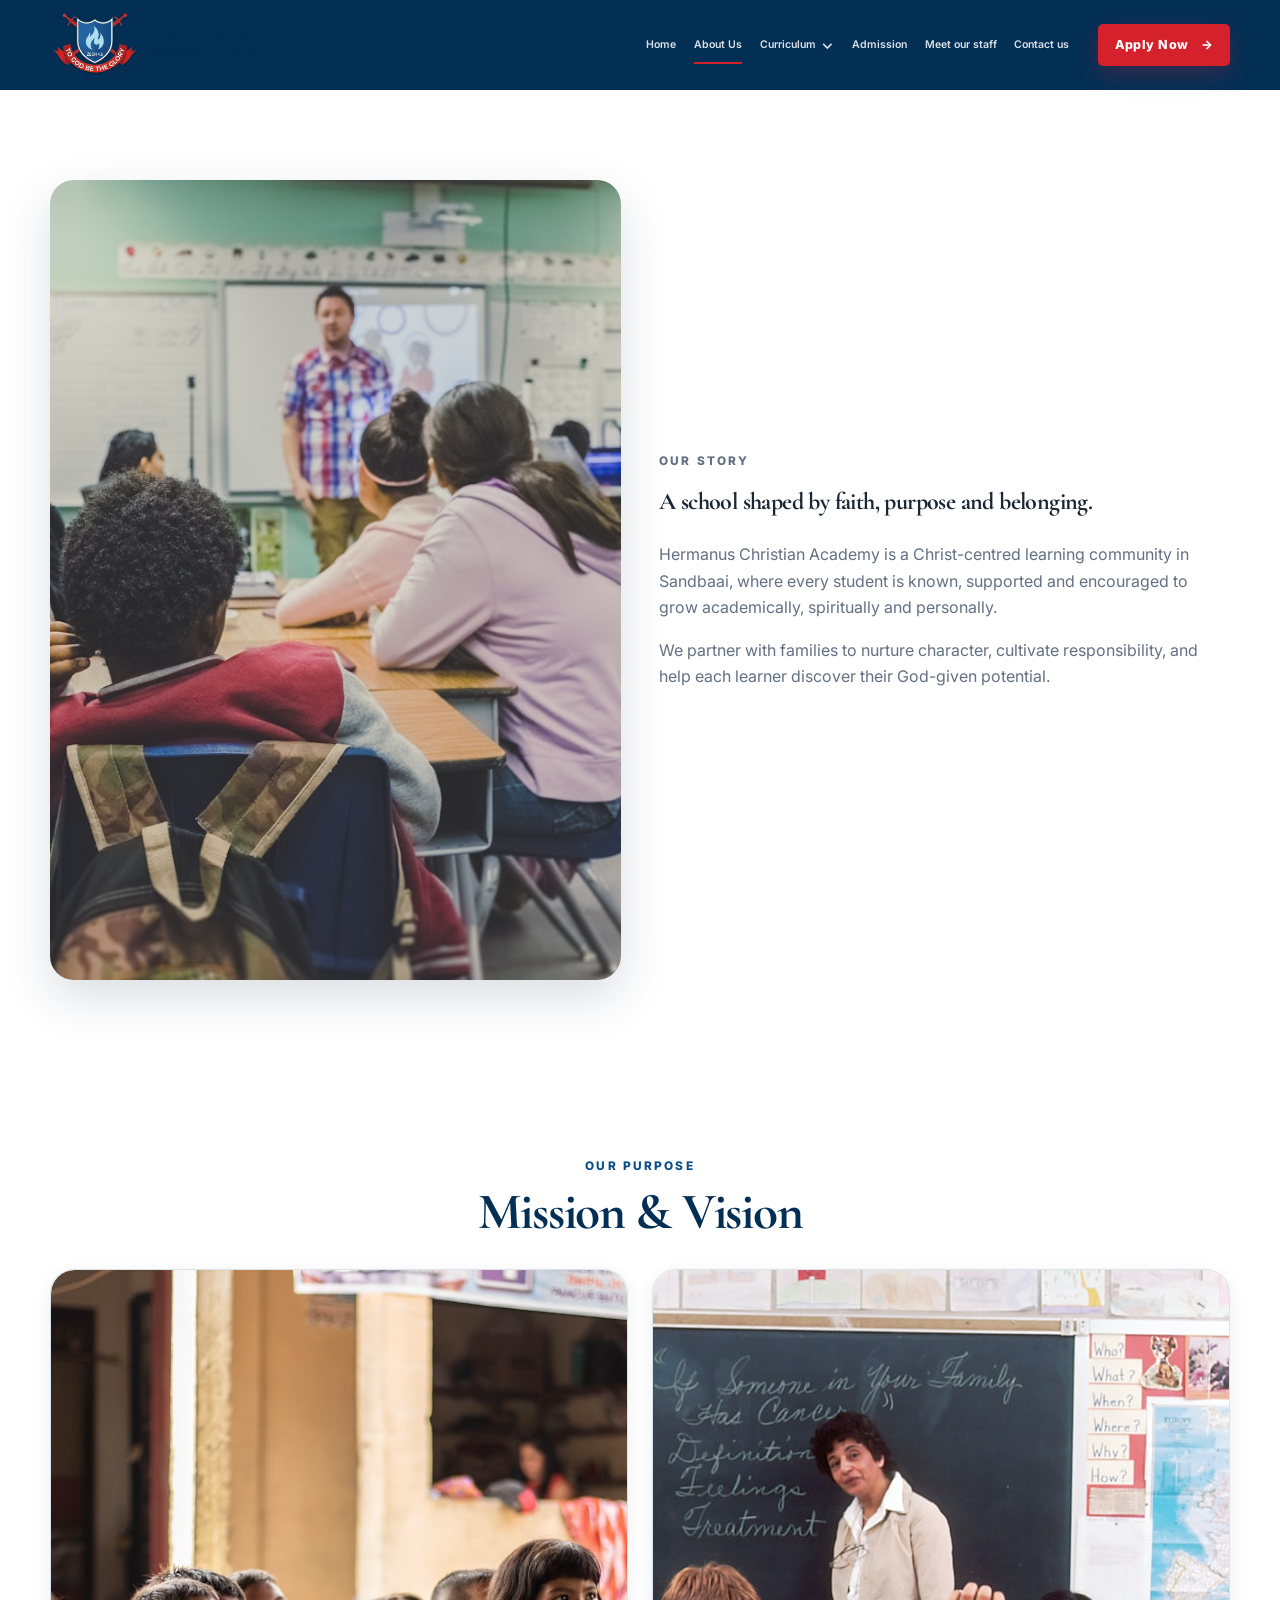
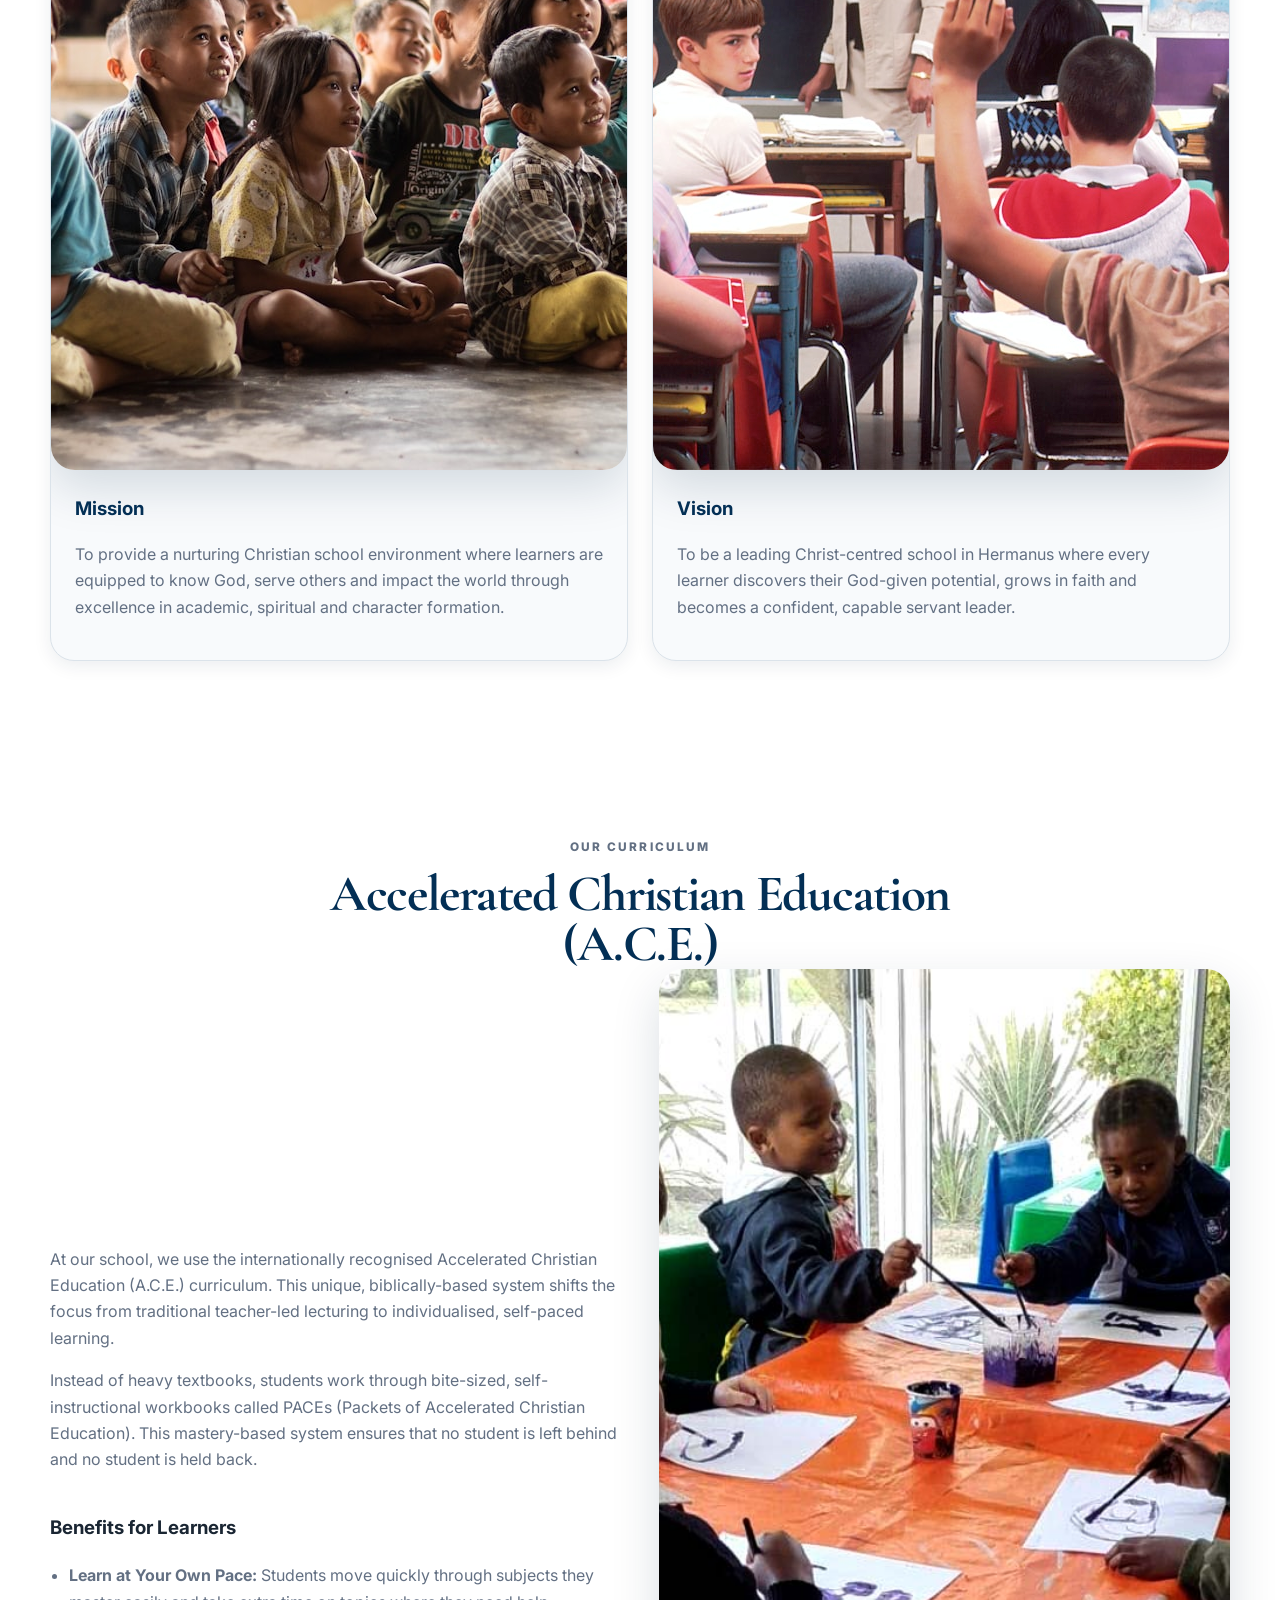
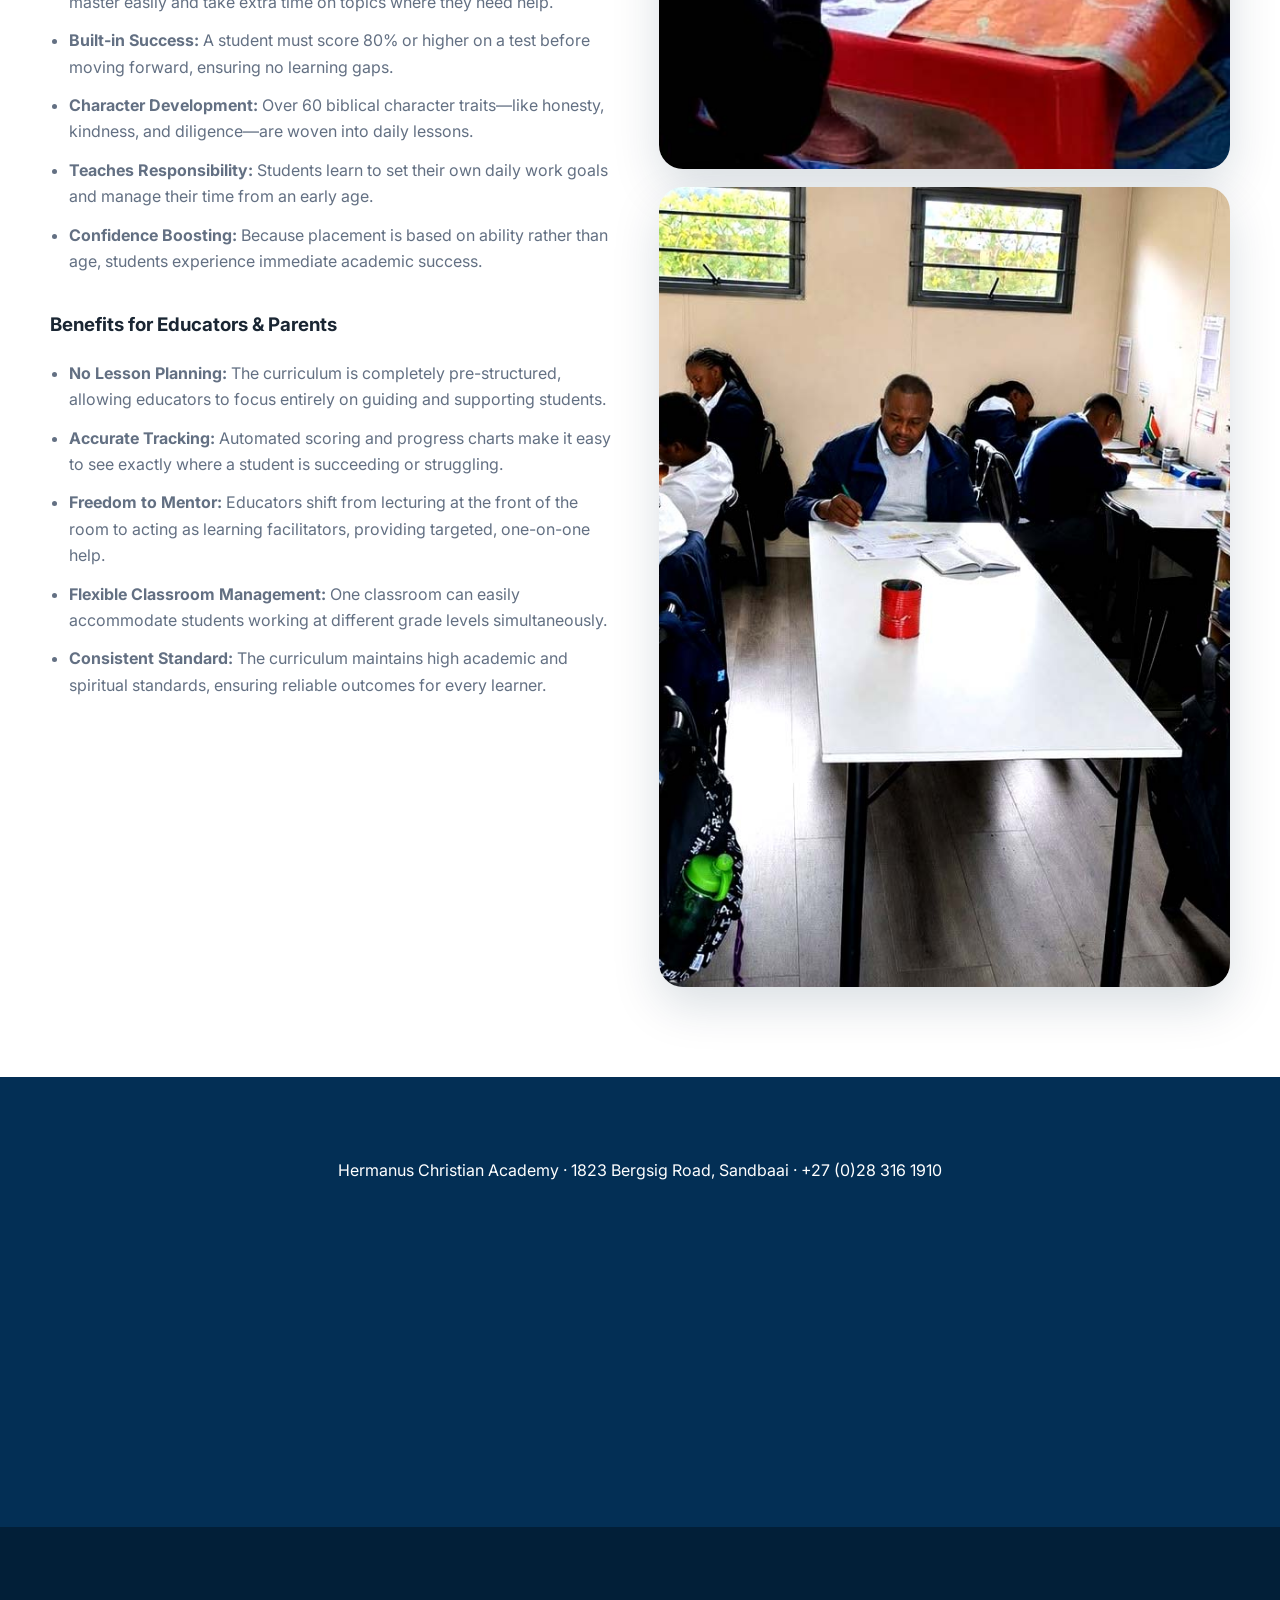
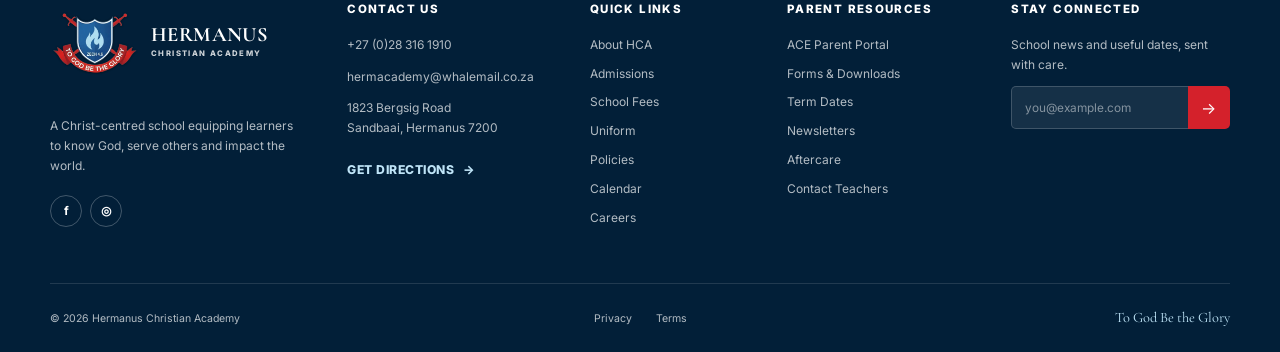
==== about.html @ 395a21f0 "Add styled About page with mission, vision, curriculum content and images" ====
<!doctype html>
<html lang="en" class="no-js">
<head>
  <meta charset="utf-8">
  <meta name="viewport" content="width=device-width, initial-scale=1">
  <title>About HCA | Hermanus Christian Academy</title>
  <meta name="description" content="Learn about Hermanus Christian Academy, a caring Christ-centred school community in Sandbaai.">
  <link rel="stylesheet" href="css/styles.css">
  <script defer src="js/content.js"></script>
  <script defer src="js/main.js"></script>
</head>
<body data-page="about">
  <a class="skip-link" href="#main-content">Skip to main content</a>
  <noscript><nav class="no-script-nav"><a href="index.html">Home</a><a href="about.html">About Us</a><a href="learning.html">Curriculum</a><a href="admissions.html">Admission</a><a href="school-life.html">Meet our staff</a><a href="contact.html">Contact us</a></nav></noscript>
  <div data-site-header></div>
  <main id="main-content" class="inner-page" data-internal-page>
    <section class="section about-hero">
      <div class="container about-hero__grid">
        <div class="about-hero__media">
          <img src="assets/images/classroom.jpg" alt="Learners working together in a classroom" width="1200" height="800">
        </div>
        <div class="about-hero__copy">
          <p class="eyebrow">OUR STORY</p>
          <h1>A school shaped by faith, purpose and belonging.</h1>
          <p>Hermanus Christian Academy is a Christ-centred learning community in Sandbaai, where every student is known, supported and encouraged to grow academically, spiritually and personally.</p>
          <p>We partner with families to nurture character, cultivate responsibility, and help each learner discover their God-given potential.</p>
        </div>
      </div>
    </section>
    <section class="section about-mission-vision">
      <div class="container">
        <div class="section-heading section-heading--center">
          <p class="eyebrow">OUR PURPOSE</p>
          <h2>Mission &amp; Vision</h2>
        </div>
        <div class="about-grid">
          <article class="about-card">
            <img src="assets/images/community.jpg" alt="Students and teachers engaged in community learning" width="1200" height="800">
            <div>
              <h3>Mission</h3>
              <p>To provide a nurturing Christian school environment where learners are equipped to know God, serve others and impact the world through excellence in academic, spiritual and character formation.</p>
            </div>
          </article>
          <article class="about-card">
            <img src="assets/images/creative.jpg" alt="Students participating in a creative learning activity" width="1200" height="800">
            <div>
              <h3>Vision</h3>
              <p>To be a leading Christ-centred school in Hermanus where every learner discovers their God-given potential, grows in faith and becomes a confident, capable servant leader.</p>
            </div>
          </article>
        </div>
      </div>
    </section>
    <section class="section about-curriculum">
      <div class="container">
        <div class="section-heading section-heading--center">
          <p class="eyebrow">OUR CURRICULUM</p>
          <h2>Accelerated Christian Education (A.C.E.)</h2>
        </div>
        <div class="about-curriculum__grid">
          <div>
            <p>At our school, we use the internationally recognised Accelerated Christian Education (A.C.E.) curriculum. This unique, biblically-based system shifts the focus from traditional teacher-led lecturing to individualised, self-paced learning.</p>
            <p>Instead of heavy textbooks, students work through bite-sized, self-instructional workbooks called PACEs (Packets of Accelerated Christian Education). This mastery-based system ensures that no student is left behind and no student is held back.</p>
            <div class="content-block">
              <h3>Benefits for Learners</h3>
              <ul>
                <li><strong>Learn at Your Own Pace:</strong> Students move quickly through subjects they master easily and take extra time on topics where they need help.</li>
                <li><strong>Built-in Success:</strong> A student must score 80% or higher on a test before moving forward, ensuring no learning gaps.</li>
                <li><strong>Character Development:</strong> Over 60 biblical character traits—like honesty, kindness, and diligence—are woven into daily lessons.</li>
                <li><strong>Teaches Responsibility:</strong> Students learn to set their own daily work goals and manage their time from an early age.</li>
                <li><strong>Confidence Boosting:</strong> Because placement is based on ability rather than age, students experience immediate academic success.</li>
              </ul>
            </div>
            <div class="content-block">
              <h3>Benefits for Educators &amp; Parents</h3>
              <ul>
                <li><strong>No Lesson Planning:</strong> The curriculum is completely pre-structured, allowing educators to focus entirely on guiding and supporting students.</li>
                <li><strong>Accurate Tracking:</strong> Automated scoring and progress charts make it easy to see exactly where a student is succeeding or struggling.</li>
                <li><strong>Freedom to Mentor:</strong> Educators shift from lecturing at the front of the room to acting as learning facilitators, providing targeted, one-on-one help.</li>
                <li><strong>Flexible Classroom Management:</strong> One classroom can easily accommodate students working at different grade levels simultaneously.</li>
                <li><strong>Consistent Standard:</strong> The curriculum maintains high academic and spiritual standards, ensuring reliable outcomes for every learner.</li>
              </ul>
            </div>
          </div>
          <div class="about-curriculum__images">
            <img src="assets/images/preschool.jpg" alt="Young learners enjoying a classroom activity" width="1200" height="800">
            <img src="assets/images/senior.jpg" alt="Senior phase students working together" width="1200" height="800">
          </div>
        </div>
      </div>
    </section>
    <p class="static-fallback">Hermanus Christian Academy · 1823 Bergsig Road, Sandbaai · +27 (0)28 316 1910</p>
  </main>
  <div data-site-footer></div>
</body>
</html>
---- css/styles.css ----
@import url("https://fonts.googleapis.com/css2?family=Cormorant+Garamond:wght@500;600;700&family=Inter:wght@400;500;600;700&display=swap");

:root {
  --color-primary: #0b4f88;
  --color-primary-dark: #063b69;
  --color-primary-deep: #032f55;
  --color-secondary: #69b7e3;
  --color-secondary-light: #eaf6fb;
  --color-accent: #d4212b;
  --color-accent-dark: #ac1720;
  --color-white: #ffffff;
  --color-off-white: #f8fafc;
  --color-light-grey: #edf2f6;
  --color-mid-grey: #637083;
  --color-dark: #1a2633;
  --color-border: #dbe3ea;
  --font-heading: "Cormorant Garamond", Georgia, serif;
  --font-body: "Inter", Arial, sans-serif;
  --container-width: 1180px;
  --container-wide: 1320px;
  --page-padding: clamp(20px, 4vw, 40px);
  --section-space: clamp(64px, 7vw, 96px);
  --radius-small: 8px;
  --radius-medium: 15px;
  --radius-large: 24px;
  --shadow-small: 0 5px 18px rgba(10, 42, 70, 0.08);
  --shadow-medium: 0 18px 48px rgba(10, 42, 70, 0.15);
  --transition-fast: 160ms ease;
  --transition-base: 240ms ease;
  --header-height: 90px;
}

*,
*::before,
*::after {
  box-sizing: border-box;
}

html {
  scroll-behavior: smooth;
}

body {
  margin: 0;
  color: var(--color-dark);
  background: var(--color-white);
  font-family: var(--font-body);
  font-size: 16px;
  line-height: 1.65;
  -webkit-font-smoothing: antialiased;
}

.no-script-nav {
  display: flex;
  flex-wrap: wrap;
  gap: 16px;
  padding: 16px var(--page-padding);
  color: var(--color-white);
  background: var(--color-primary-deep);
  font-weight: 700;
}

.static-fallback {
  min-height: 50vh;
  margin: 0;
  padding: 80px var(--page-padding);
  color: var(--color-white);
  background: var(--color-primary-deep);
  text-align: center;
}

body.menu-open {
  overflow: hidden;
}

a {
  color: inherit;
  text-decoration: none;
}

img {
  display: block;
  max-width: 100%;
}

button,
input {
  font: inherit;
}

button,
a {
  -webkit-tap-highlight-color: transparent;
}

:focus-visible {
  outline: 3px solid #ffcf57;
  outline-offset: 4px;
}

.skip-link {
  position: fixed;
  inset-block-start: 12px;
  inset-inline-start: 12px;
  z-index: 1000;
  transform: translateY(-150%);
  padding: 10px 16px;
  background: var(--color-white);
  color: var(--color-primary-deep);
  border-radius: var(--radius-small);
  font-weight: 700;
}

.skip-link:focus {
  transform: none;
}

.container {
  width: min(calc(100% - (var(--page-padding) * 2)), var(--container-width));
  margin-inline: auto;
}

.section {
  padding-block: var(--section-space);
}

.eyebrow {
  display: flex;
  align-items: center;
  gap: 10px;
  margin: 0 0 14px;
  color: var(--color-primary);
  font-size: 0.74rem;
  font-weight: 800;
  letter-spacing: 0.18em;
  line-height: 1.2;
}

.eyebrow>span {
  width: 26px;
  height: 2px;
  background: var(--color-accent);
}

.eyebrow--light {
  color: #bfe4f7;
}

h1,
h2,
h3,
p {
  margin-block-start: 0;
}

h1,
h2 {
  font-family: var(--font-heading);
  letter-spacing: -0.025em;
}

h2 {
  font-size: clamp(2.25rem, 4vw, 3.7rem);
  line-height: 0.98;
}

.section-heading {
  max-width: 680px;
}

.section-heading h2 {
  margin: 0;
  color: var(--color-primary-deep);
}

.section-heading--center {
  margin-inline: auto;
  text-align: center;
}

.section-heading--center .eyebrow {
  justify-content: center;
}

.button {
  display: inline-flex;
  min-height: 49px;
  align-items: center;
  justify-content: center;
  gap: 12px;
  padding: 13px 21px;
  border: 1px solid transparent;
  border-radius: 5px;
  font-size: 0.78rem;
  font-weight: 800;
  letter-spacing: 0.035em;
  line-height: 1.2;
  transition: transform var(--transition-fast), box-shadow var(--transition-fast), background var(--transition-fast), color var(--transition-fast);
}

.button:hover {
  transform: translateY(-2px);
}

.button span,
.text-link span {
  transition: transform var(--transition-fast);
}

.button:hover span,
.text-link:hover span {
  transform: translateX(4px);
}

.button--primary {
  color: var(--color-white);
  background: var(--color-accent);
  box-shadow: 0 8px 24px rgba(212, 33, 43, 0.25);
}

.button--primary:hover {
  background: var(--color-accent-dark);
}

.button--blue {
  color: var(--color-white);
  background: var(--color-primary);
}

.button--blue:hover {
  background: var(--color-primary-dark);
}

.button--light,
.button--white {
  color: var(--color-primary-deep);
  background: var(--color-white);
}

.button--outline {
  color: var(--color-primary);
  border-color: var(--color-primary);
  background: transparent;
}

.button--outline:hover {
  color: var(--color-white);
  background: var(--color-primary);
}

.button--red-outline {
  color: var(--color-white);
  border-color: rgba(255, 255, 255, 0.7);
  background: transparent;
}

.button--red-outline:hover {
  color: var(--color-accent-dark);
  background: var(--color-white);
}

.button-row {
  display: flex;
  flex-wrap: wrap;
  gap: 12px;
}

.button-row--center {
  justify-content: center;
}

.text-link {
  display: inline-flex;
  align-items: center;
  gap: 9px;
  color: var(--color-primary);
  font-size: 0.76rem;
  font-weight: 800;
  letter-spacing: 0.04em;
  text-transform: uppercase;
}

.text-link--light {
  color: #bfe4f7;
}

/* Header */
.site-header {
  position: sticky;
  inset-block-start: 0;
  z-index: 100;
  height: var(--header-height);
  background: var(--color-primary-deep);
  transition: height var(--transition-base), background var(--transition-base), box-shadow var(--transition-base);
}

.site-header--overlay {
  position: fixed;
  width: 100%;
  background: transparent;
}

.site-header.is-scrolled,
.site-header.menu-is-open {
  height: 76px;
  background: rgba(3, 47, 85, 0.98);
  box-shadow: 0 6px 24px rgba(0, 22, 42, 0.2);
}

.header__inner {
  display: flex;
  height: 100%;
  align-items: center;
  justify-content: space-between;
  gap: 24px;
}

.header__brand-link {
  display: block;
  flex: 0 0 auto;
}

.brand {
  display: inline-flex;
  align-items: center;
  gap: 11px;
  color: var(--color-primary-deep);
}

.brand--light {
  color: var(--color-white);
}

.brand__logo-image {
  width: 90px;
  height: 90px;
  flex: 0 0 90px;
  object-fit: contain;
}

.brand__words {
  display: grid;
  line-height: 1;
  text-transform: uppercase;
}

.brand__words strong {
  font-family: var(--font-heading);
  font-size: 1.28rem;
  letter-spacing: 0.02em;
}

.brand__words span {
  margin-block-start: 4px;
  color: currentColor;
  font-size: 0.48rem;
  font-weight: 800;
  letter-spacing: 0.18em;
  opacity: 0.8;
}

.nav-wrap {
  display: flex;
  align-items: center;
  gap: clamp(18px, 2.2vw, 32px);
}

.primary-nav {
  display: flex;
  align-items: center;
  gap: clamp(11px, 1.4vw, 22px);
}

.nav-item {
  position: relative;
}

.primary-nav>.nav-item>a {
  position: relative;
  display: flex;
  align-items: center;
  gap: 5px;
  padding-block: 31px;
  color: rgba(255, 255, 255, 0.86);
  font-size: clamp(0.66rem, 0.75vw, 0.75rem);
  font-weight: 600;
  white-space: nowrap;
}

.primary-nav>.nav-item>a::after {
  content: "";
  position: absolute;
  inset-inline: 0;
  inset-block-end: 21px;
  height: 2px;
  transform: scaleX(0);
  background: var(--color-accent);
  transition: transform var(--transition-fast);
}

.primary-nav>.nav-item>a:hover::after,
.primary-nav>.nav-item>a.is-active::after {
  transform: scaleX(1);
}

.nav-caret {
  margin-block-start: -3px;
  font-size: 1rem;
}

.nav-dropdown {
  position: absolute;
  inset-block-start: calc(100% - 13px);
  inset-inline-start: 50%;
  width: 250px;
  padding: 10px;
  transform: translate(-50%, 9px);
  visibility: hidden;
  opacity: 0;
  background: var(--color-white);
  border-radius: var(--radius-small);
  box-shadow: var(--shadow-medium);
  transition: opacity var(--transition-fast), transform var(--transition-fast), visibility var(--transition-fast);
}

.nav-item:hover .nav-dropdown,
.nav-item:focus-within .nav-dropdown {
  transform: translate(-50%, 0);
  visibility: visible;
  opacity: 1;
}

.nav-dropdown a {
  display: grid;
  padding: 10px 12px;
  color: var(--color-primary-deep);
  border-radius: 6px;
}

.nav-dropdown a:hover {
  background: var(--color-secondary-light);
}

.nav-dropdown strong {
  font-size: 0.78rem;
}

.nav-dropdown span {
  color: var(--color-mid-grey);
  font-size: 0.68rem;
}

.header__apply {
  min-height: 42px;
  padding: 11px 16px;
  white-space: nowrap;
}

.menu-toggle {
  display: none;
  width: 46px;
  height: 46px;
  padding: 10px;
  border: 0;
  background: transparent;
  cursor: pointer;
}

.menu-toggle span {
  display: block;
  width: 25px;
  height: 2px;
  margin: 5px auto;
  background: var(--color-white);
  transition: transform var(--transition-fast), opacity var(--transition-fast);
}

.menu-is-open .menu-toggle span:nth-child(1) {
  transform: translateY(7px) rotate(45deg);
}

.menu-is-open .menu-toggle span:nth-child(2) {
  opacity: 0;
}

.menu-is-open .menu-toggle span:nth-child(3) {
  transform: translateY(-7px) rotate(-45deg);
}

/* Hero */
.hero {
  position: relative;
  min-height: clamp(650px, 75vh, 740px);
  display: grid;
  align-items: center;
  overflow: hidden;
  color: var(--color-white);
  background: var(--color-primary-deep);
}

.hero__image {
  position: absolute;
  inset: 0;
  background-image:
    linear-gradient(90deg, rgba(2, 34, 63, 0.96) 0%, rgba(3, 47, 85, 0.78) 31%, rgba(3, 47, 85, 0.18) 65%, rgba(3, 47, 85, 0.02) 100%),
    linear-gradient(0deg, rgba(3, 47, 85, 0.32), transparent 30%),
    url("../assets/images/HCA-HERO-students-02.jpg");
  background-position: center, center, center;
  background-size: cover;
}

.hero::after {
  content: "";
  position: absolute;
  inset-inline: 0;
  inset-block-end: 0;
  height: 100px;
  background: linear-gradient(transparent, rgba(3, 47, 85, 0.38));
  pointer-events: none;
}

.hero__inner {
  position: relative;
  z-index: 1;
  padding-block: calc(var(--header-height) + 60px) 110px;
}

.hero__content {
  max-width: 660px;
}

.hero__eyebrow {
  display: flex;
  align-items: center;
  gap: 10px;
  margin: 0 0 20px;
  color: #d6effc;
  font-size: 0.72rem;
  font-weight: 700;
  letter-spacing: 0.16em;
  text-transform: uppercase;
}

.hero__eyebrow span {
  color: var(--color-accent);
}

.hero h1 {
  margin: 0 0 24px;
  max-width: 650px;
  font-size: clamp(3.75rem, 6vw, 6.2rem);
  font-weight: 600;
  line-height: 0.88;
  text-shadow: 0 3px 16px rgba(0, 0, 0, 0.15);
}

.hero__intro {
  max-width: 620px;
  margin-block-end: 34px;
  color: rgba(255, 255, 255, 0.88);
  font-size: clamp(1rem, 1.5vw, 1.15rem);
  line-height: 1.65;
}

/* Quick facts */
.quick-strip-wrap {
  position: relative;
  z-index: 5;
  margin-block-start: -72px;
}

.quick-strip {
  display: grid;
  grid-template-columns: repeat(4, 1fr);
  padding: 28px 18px;
  background: var(--color-white);
  border-radius: var(--radius-medium);
  box-shadow: var(--shadow-medium);
}

.quick-fact {
  display: grid;
  grid-template-columns: auto 1fr;
  align-items: center;
  gap: 15px;
  min-width: 0;
  padding: 7px 22px;
  border-inline-end: 1px solid var(--color-border);
}

.quick-fact:last-child {
  border-inline-end: 0;
}

.quick-fact__icon {
  display: grid;
  width: 42px;
  height: 42px;
  place-items: center;
  color: var(--color-primary);
  background: var(--color-secondary-light);
  border-radius: 50%;
  font-size: 0.65rem;
  font-weight: 800;
  letter-spacing: 0.04em;
}

.quick-fact h2 {
  margin: 0 0 4px;
  color: var(--color-primary-deep);
  font-family: var(--font-body);
  font-size: 0.72rem;
  font-weight: 800;
  letter-spacing: 0.04em;
  line-height: 1.3;
  text-transform: uppercase;
}

.quick-fact p {
  margin: 0;
  color: var(--color-mid-grey);
  font-size: 0.72rem;
  line-height: 1.45;
}

/* Welcome */
.welcome {
  padding-block-start: calc(var(--section-space) + 24px);
}

.split-layout {
  display: grid;
  grid-template-columns: minmax(0, 1.05fr) minmax(0, 0.9fr);
  align-items: center;
  gap: clamp(50px, 8vw, 100px);
}

.welcome__media {
  position: relative;
}

.welcome__media img {
  width: 100%;
  aspect-ratio: 4 / 3;
  object-fit: cover;
  border-radius: var(--radius-large);
  box-shadow: var(--shadow-small);
}

.welcome__badge {
  position: absolute;
  inset-inline-end: -25px;
  inset-block-end: -25px;
  display: grid;
  width: 142px;
  height: 142px;
  place-content: center;
  color: var(--color-white);
  background: var(--color-primary);
  border: 8px solid var(--color-white);
  border-radius: 50%;
  box-shadow: var(--shadow-medium);
  text-align: center;
  line-height: 1.25;
}

.welcome__badge strong,
.welcome__badge span,
.welcome__badge em {
  display: block;
  font-size: 0.72rem;
  font-style: normal;
  letter-spacing: 0.06em;
  text-transform: uppercase;
}

.welcome__badge em {
  color: #c8ecfd;
}

.welcome__copy>p {
  color: #4d5d6d;
}

.welcome__copy .section-heading {
  margin-block-end: 28px;
}

.welcome__copy .button {
  margin-block-start: 12px;
}

/* Learning */
.learning-section {
  background: linear-gradient(180deg, #f2f8fb 0%, #eaf4f8 100%);
}

.learning-grid {
  display: grid;
  grid-template-columns: repeat(4, minmax(0, 1fr));
  gap: 20px;
  margin-block-start: 48px;
}

.learning-card {
  position: relative;
  display: flex;
  min-width: 0;
  flex-direction: column;
  overflow: hidden;
  background: var(--color-white);
  border-radius: var(--radius-medium);
  box-shadow: var(--shadow-small);
  transition: transform var(--transition-base), box-shadow var(--transition-base);
}

.learning-card:hover {
  transform: translateY(-7px);
  box-shadow: var(--shadow-medium);
}

.learning-card__media {
  overflow: hidden;
  aspect-ratio: 4 / 3;
}

.learning-card__media img {
  width: 100%;
  height: 100%;
  object-fit: cover;
  transition: transform 500ms ease;
}

.learning-card:hover .learning-card__media img {
  transform: scale(1.045);
}

.learning-card__icon {
  position: absolute;
  inset-block-start: calc((100% - 196px) * 0.46);
  inset-inline-start: 22px;
  display: grid;
  width: 50px;
  height: 50px;
  place-items: center;
  color: var(--color-primary);
  background: var(--color-white);
  border: 4px solid var(--color-secondary-light);
  border-radius: 50%;
  font-family: var(--font-heading);
  font-size: 1.25rem;
  font-weight: 700;
  box-shadow: var(--shadow-small);
}

.learning-card__body {
  display: flex;
  flex: 1;
  flex-direction: column;
  padding: 34px 23px 25px;
}

.learning-card__grades {
  margin: 0 0 5px;
  color: var(--color-accent);
  font-size: 0.66rem;
  font-weight: 800;
  letter-spacing: 0.11em;
  text-transform: uppercase;
}

.learning-card h3 {
  margin: 0 0 12px;
  color: var(--color-primary-deep);
  font-family: var(--font-heading);
  font-size: 1.64rem;
  line-height: 1;
}

.learning-card__body>p:not(.learning-card__grades) {
  flex: 1;
  color: var(--color-mid-grey);
  font-size: 0.86rem;
  line-height: 1.65;
}

/* Values */
.values-grid {
  display: grid;
  grid-template-columns: repeat(6, minmax(0, 1fr));
  gap: 20px;
  margin-block-start: 50px;
}

.value-item {
  text-align: center;
}

.value-item__icon {
  position: relative;
  display: grid;
  width: 68px;
  height: 68px;
  margin: 0 auto 16px;
  place-items: center;
  color: var(--color-primary);
  background: var(--color-secondary-light);
  border-radius: 50%;
  font-family: var(--font-heading);
  font-size: 1.65rem;
  font-weight: 700;
}

.value-item__icon i {
  position: absolute;
  inset-block-start: 2px;
  inset-inline-end: 2px;
  width: 12px;
  height: 12px;
  background: var(--color-accent);
  border: 3px solid var(--color-white);
  border-radius: 50%;
}

.value-item h3 {
  margin: 0;
  color: var(--color-primary-deep);
  font-size: 0.78rem;
  line-height: 1.45;
}

/* Faith */
.faith-banner {
  position: relative;
  overflow: hidden;
  padding-block: clamp(64px, 7vw, 90px);
  color: var(--color-white);
  background:
    radial-gradient(circle at 8% 30%, rgba(105, 183, 227, 0.14), transparent 27%),
    var(--color-primary-deep);
}

.faith-banner__inner {
  display: grid;
  grid-template-columns: 0.95fr 1.35fr;
}

.faith-banner__quote {
  position: relative;
  padding-inline: 100px 60px;
  border-inline-end: 1px solid rgba(255, 255, 255, 0.16);
}

.faith-banner__flame {
  position: absolute;
  inset-block-start: -12px;
  inset-inline-start: 6px;
  color: var(--color-secondary);
  font-size: 6rem;
  opacity: 0.75;
  transform: rotate(-12deg);
}

.faith-banner blockquote {
  margin: 0 0 16px;
  font-family: var(--font-heading);
  font-size: clamp(1.6rem, 2.7vw, 2.4rem);
  font-weight: 500;
  line-height: 1.2;
}

.faith-banner cite {
  color: #bfe4f7;
  font-size: 0.72rem;
  font-style: normal;
  font-weight: 800;
  letter-spacing: 0.14em;
  text-transform: uppercase;
}

.faith-banner__mission {
  display: grid;
  grid-template-columns: 1fr auto;
  align-items: center;
  gap: 44px;
  padding-inline-start: clamp(50px, 7vw, 100px);
}

.faith-banner__mission h2 {
  margin: 0 0 18px;
  color: var(--color-white);
}

.faith-banner__mission p:last-child {
  margin: 0;
  color: rgba(255, 255, 255, 0.75);
}

.faith-banner__shield {
  position: relative;
  display: inline-block;
  width: 94px;
  height: 114px;
  background: var(--color-accent);
  border: 4px solid rgba(255, 255, 255, 0.8);
  border-radius: 46% 46% 50% 50% / 24% 24% 76% 76%;
}

.faith-banner__shield i::before,
.faith-banner__shield i::after {
  content: "";
  position: absolute;
  inset-block-start: 27px;
  inset-inline-start: 43px;
  width: 7px;
  height: 58px;
  background: var(--color-white);
  border-radius: 5px;
}

.faith-banner__shield i::after {
  inset-block-start: 43px;
  inset-inline-start: 23px;
  width: 47px;
  height: 7px;
}

/* Gallery */
.gallery-grid {
  display: grid;
  grid-template-columns: repeat(6, minmax(0, 1fr));
  gap: 12px;
  margin-block-start: 46px;
}

.gallery-card {
  position: relative;
  min-width: 0;
  margin: 0;
  overflow: hidden;
  aspect-ratio: 3 / 4;
  border-radius: var(--radius-medium);
}

.gallery-card img {
  width: 100%;
  height: 100%;
  object-fit: cover;
  transition: transform 500ms ease;
}

.gallery-card::after {
  content: "";
  position: absolute;
  inset: 45% 0 0;
  background: linear-gradient(transparent, rgba(3, 47, 85, 0.8));
}

.gallery-card:hover img {
  transform: scale(1.055);
}

.gallery-card figcaption {
  position: absolute;
  z-index: 1;
  inset-inline: 16px;
  inset-block-end: 14px;
  color: var(--color-white);
  font-family: var(--font-heading);
  font-size: 1.15rem;
  font-weight: 600;
}

.centered-action {
  margin-block-start: 36px;
  text-align: center;
}

/* News & events */
.news-events {
  background: var(--color-off-white);
}

.news-events__grid {
  display: grid;
  grid-template-columns: 1.15fr 0.85fr;
  gap: clamp(50px, 8vw, 90px);
}

.subsection-title {
  display: flex;
  align-items: end;
  justify-content: space-between;
  gap: 16px;
  margin-block-end: 34px;
}

.subsection-title .section-heading h2 {
  font-size: clamp(2.3rem, 3vw, 3.1rem);
}

.news-list {
  display: grid;
  gap: 18px;
}

.news-card {
  display: grid;
  grid-template-columns: 185px 1fr;
  align-items: center;
  gap: 23px;
  padding-block-end: 18px;
  border-block-end: 1px solid var(--color-border);
}

.news-card__image {
  overflow: hidden;
  aspect-ratio: 4 / 3;
  border-radius: var(--radius-small);
}

.news-card img {
  width: 100%;
  height: 100%;
  object-fit: cover;
  transition: transform 500ms ease;
}

.news-card:hover img {
  transform: scale(1.05);
}

.news-card__date {
  margin: 0 0 4px;
  color: var(--color-accent);
  font-size: 0.64rem;
  font-weight: 800;
  letter-spacing: 0.11em;
}

.news-card h3 {
  margin: 0 0 5px;
  color: var(--color-primary-deep);
  font-family: var(--font-heading);
  font-size: 1.55rem;
  line-height: 1.1;
}

.news-card h3 a:hover {
  color: var(--color-primary);
}

.news-card div>p:last-child {
  margin: 0;
  color: var(--color-mid-grey);
  font-size: 0.82rem;
}

.events-panel {
  padding: 36px;
  background: var(--color-white);
  border-radius: var(--radius-medium);
  box-shadow: var(--shadow-small);
}

.event-list {
  display: grid;
}

.event-row {
  display: grid;
  grid-template-columns: 62px 1fr auto;
  align-items: center;
  gap: 17px;
  padding-block: 17px;
  border-block-end: 1px solid var(--color-border);
}

.event-row:first-child {
  padding-block-start: 0;
}

.event-row:last-child {
  padding-block-end: 0;
  border: 0;
}

.event-row time {
  display: grid;
  width: 58px;
  height: 58px;
  place-content: center;
  color: var(--color-white);
  background: var(--color-primary);
  border-radius: var(--radius-small);
  text-align: center;
  line-height: 1;
}

.event-row time strong {
  font-family: var(--font-heading);
  font-size: 1.55rem;
}

.event-row time span {
  margin-block-start: 4px;
  font-size: 0.58rem;
  font-weight: 800;
  letter-spacing: 0.1em;
}

.event-row h3 {
  margin: 0 0 3px;
  color: var(--color-primary-deep);
  font-size: 0.84rem;
}

.event-row p {
  margin: 0;
  color: var(--color-mid-grey);
  font-size: 0.72rem;
}

.event-row__arrow {
  color: var(--color-primary);
  transition: transform var(--transition-fast);
}

.event-row:hover .event-row__arrow {
  transform: translateX(4px);
}

/* CTA */
.final-cta {
  position: relative;
  overflow: hidden;
  padding-block: clamp(64px, 7vw, 90px);
  color: var(--color-white);
  background: linear-gradient(130deg, var(--color-accent-dark), var(--color-accent));
}

.final-cta__watermark {
  position: absolute;
  inset-block-start: -70px;
  inset-inline-end: 5%;
  color: rgba(255, 255, 255, 0.07);
  font-size: 24rem;
  line-height: 1;
}

.final-cta__inner {
  position: relative;
  z-index: 1;
  text-align: center;
}

.final-cta .eyebrow {
  justify-content: center;
  color: rgba(255, 255, 255, 0.72);
}

.final-cta .eyebrow span {
  background: var(--color-white);
}

.final-cta h2 {
  max-width: 850px;
  margin: 0 auto 32px;
  color: var(--color-white);
}

/* Footer */
.site-footer {
  color: rgba(255, 255, 255, 0.7);
  background: #021f38;
}

.footer__grid {
  display: grid;
  grid-template-columns: 1.35fr 1.05fr 0.8fr 0.95fr 1.2fr;
  gap: clamp(26px, 4vw, 54px);
  padding-block: 70px 56px;
}

.footer__grid h2 {
  margin: 7px 0 20px;
  color: var(--color-white);
  font-family: var(--font-body);
  font-size: 0.72rem;
  font-weight: 800;
  letter-spacing: 0.12em;
  text-transform: uppercase;
}

.footer__grid p,
.footer-list {
  font-size: 0.75rem;
}

.footer__about p {
  max-width: 260px;
  margin-block-start: 22px;
}

.footer-list {
  display: grid;
  gap: 9px;
  margin: 0;
  padding: 0;
  list-style: none;
}

.footer-list a:hover,
.footer__bottom a:hover {
  color: var(--color-white);
}

.footer-list--contact {
  gap: 12px;
  margin-block-end: 17px;
}

.social-links {
  display: flex;
  gap: 8px;
  margin-block-start: 20px;
}

.social-links a {
  display: grid;
  width: 32px;
  height: 32px;
  place-items: center;
  color: var(--color-white);
  border: 1px solid rgba(255, 255, 255, 0.25);
  border-radius: 50%;
  font-size: 0.75rem;
  font-weight: 700;
}

.newsletter label {
  position: absolute;
  width: 1px;
  height: 1px;
  overflow: hidden;
  clip: rect(0 0 0 0);
}

.newsletter__row {
  display: grid;
  grid-template-columns: 1fr 42px;
}

.newsletter input {
  min-width: 0;
  height: 43px;
  padding-inline: 13px;
  color: var(--color-white);
  background: rgba(255, 255, 255, 0.08);
  border: 1px solid rgba(255, 255, 255, 0.18);
  border-inline-end: 0;
  border-radius: 5px 0 0 5px;
  font-size: 0.74rem;
}

.newsletter input::placeholder {
  color: rgba(255, 255, 255, 0.48);
}

.newsletter button {
  color: var(--color-white);
  background: var(--color-accent);
  border: 0;
  border-radius: 0 5px 5px 0;
  cursor: pointer;
}

.form-message {
  min-height: 1.4em;
  margin-block-start: 8px;
  color: #bfe4f7;
}

.footer__bottom {
  display: grid;
  grid-template-columns: 1fr auto 1fr;
  align-items: center;
  gap: 30px;
  padding-block: 22px;
  border-block-start: 1px solid rgba(255, 255, 255, 0.12);
  font-size: 0.66rem;
}

.footer__bottom p {
  margin: 0;
}

.footer__bottom div {
  display: flex;
  gap: 24px;
}

.footer__glory {
  color: #bfe4f7;
  font-family: var(--font-heading);
  font-size: 0.9rem;
  text-align: end;
}

/* Inner pages */
.inner-page {
  min-height: 70vh;
}

.inner-hero {
  position: relative;
  overflow: hidden;
  padding-block: clamp(80px, 10vw, 130px);
  color: var(--color-white);
  background:
    radial-gradient(circle at 85% 30%, rgba(105, 183, 227, 0.23), transparent 27%),
    linear-gradient(130deg, var(--color-primary-deep), var(--color-primary-dark));
}

.inner-hero__grid {
  display: grid;
  grid-template-columns: 1fr auto;
  align-items: center;
  gap: 40px;
}

.inner-hero__grid>div {
  max-width: 780px;
}

.inner-hero h1 {
  margin: 0 0 24px;
  font-size: clamp(3.4rem, 7vw, 6rem);
  line-height: 0.94;
}

.inner-hero p:last-child {
  max-width: 690px;
  margin: 0;
  color: rgba(255, 255, 255, 0.75);
  font-size: 1.08rem;
}

.inner-hero__mark {
  color: rgba(255, 255, 255, 0.1);
  font-size: clamp(9rem, 20vw, 16rem);
}

.inner-content {
  display: grid;
  grid-template-columns: 0.72fr 1.28fr;
  gap: clamp(50px, 9vw, 120px);
}

.inner-content>div:first-child h2 {
  margin: 0 0 20px;
  color: var(--color-primary-deep);
}

.inner-content>div:first-child p:not(.eyebrow) {
  color: var(--color-mid-grey);
}

.inner-content .button {
  margin-block-start: 14px;
}

.about-hero__grid,
.about-curriculum__grid {
  display: grid;
  grid-template-columns: repeat(2, minmax(0, 1fr));
  gap: 38px;
  align-items: center;
}

.about-hero__media img,
.about-card img,
.about-curriculum__images img {
  width: 100%;
  display: block;
  border-radius: var(--radius-large);
  box-shadow: var(--shadow-medium);
  object-fit: cover;
}

.about-hero__copy h1,
.about-mission-vision h2,
.about-curriculum h2 {
  margin-top: 0;
}

.about-hero__copy p {
  color: var(--color-mid-grey);
  max-width: 610px;
}

.about-grid {
  display: grid;
  grid-template-columns: repeat(2, minmax(0, 1fr));
  gap: 24px;
  margin-top: 32px;
}

.about-card {
  background: var(--color-off-white);
  border: 1px solid var(--color-border);
  border-radius: var(--radius-large);
  overflow: hidden;
  box-shadow: var(--shadow-small);
}

.about-card > div {
  padding: 24px;
}

.about-card h3 {
  margin-top: 0;
  margin-bottom: 16px;
  color: var(--color-primary-deep);
}

.about-card p,
.about-curriculum p {
  color: var(--color-mid-grey);
}

.about-curriculum__images {
  display: grid;
  gap: 18px;
}

.about-curriculum__images img:first-child {
  aspect-ratio: 4 / 3;
}

.about-curriculum__images img:last-child {
  aspect-ratio: 4 / 3;
}

.about-curriculum .content-block {
  padding: 24px 0 0;
}

.about-curriculum ul {
  margin: 0;
  padding-left: 1.2rem;
  color: var(--color-mid-grey);
}

.about-curriculum ul li {
  margin-bottom: 12px;
}

@media (max-width: 980px) {
  .about-hero__grid,
  .about-curriculum__grid,
  .about-grid {
    grid-template-columns: 1fr;
  }
}

@media (max-width: 650px) {
  .about-hero__copy p,
  .about-card p,
  .about-curriculum p {
    font-size: 0.95rem;
  }
}

.inner-content__cards {
  display: grid;
  grid-template-columns: repeat(2, minmax(0, 1fr));
  gap: 18px;
}

.inner-content__cards article {
  min-height: 190px;
  padding: 28px;
  background: var(--color-off-white);
  border: 1px solid var(--color-border);
  border-radius: var(--radius-medium);
}

.inner-content__cards article>span {
  color: var(--color-accent);
  font-size: 0.66rem;
  font-weight: 800;
  letter-spacing: 0.12em;
}

.inner-content__cards h3 {
  margin: 17px 0 10px;
  color: var(--color-primary-deep);
  font-family: var(--font-heading);
  font-size: 1.65rem;
  line-height: 1.05;
}

.inner-content__cards p {
  margin: 0;
  color: var(--color-mid-grey);
  font-size: 0.8rem;
}

.simple-cta {
  padding-block: 52px;
  color: var(--color-white);
  background: var(--color-primary);
}

.simple-cta__inner {
  display: flex;
  align-items: center;
  justify-content: space-between;
  gap: 35px;
}

.simple-cta h2 {
  margin: 0;
  color: var(--color-white);
  font-size: clamp(2.1rem, 4vw, 3.2rem);
}

/* Responsive */
@media (max-width: 1100px) {
  :root {
    --header-height: 80px;
  }

  .menu-toggle {
    display: block;
  }

  .nav-wrap {
    position: fixed;
    inset: 76px 0 0;
    display: block;
    padding: 20px var(--page-padding) 40px;
    transform: translateX(100%);
    visibility: hidden;
    overflow-y: auto;
    opacity: 0;
    background: var(--color-primary-deep);
    transition: transform var(--transition-base), opacity var(--transition-base), visibility var(--transition-base);
  }

  .nav-wrap.is-open {
    transform: none;
    visibility: visible;
    opacity: 1;
  }

  .primary-nav {
    display: grid;
    gap: 0;
  }

  .primary-nav>.nav-item>a {
    justify-content: space-between;
    padding: 16px 0;
    border-block-end: 1px solid rgba(255, 255, 255, 0.13);
    font-size: 0.9rem;
  }

  .primary-nav>.nav-item>a::after {
    display: none;
  }

  .nav-dropdown {
    position: static;
    width: 100%;
    padding: 5px 0 10px 18px;
    transform: none;
    visibility: visible;
    opacity: 1;
    background: transparent;
    box-shadow: none;
  }

  .nav-item:hover .nav-dropdown,
  .nav-item:focus-within .nav-dropdown {
    transform: none;
  }

  .nav-dropdown a {
    color: var(--color-white);
  }

  .nav-dropdown a:hover {
    background: rgba(255, 255, 255, 0.08);
  }

  .nav-dropdown span {
    color: rgba(255, 255, 255, 0.55);
  }

  .header__apply {
    width: 100%;
    margin-block-start: 20px;
  }

  .quick-strip {
    grid-template-columns: repeat(2, 1fr);
  }

  .quick-fact:nth-child(2) {
    border-inline-end: 0;
  }

  .quick-fact:nth-child(-n + 2) {
    padding-block-end: 20px;
    border-block-end: 1px solid var(--color-border);
  }

  .quick-fact:nth-child(n + 3) {
    padding-block-start: 20px;
  }

  .learning-grid {
    grid-template-columns: repeat(2, minmax(0, 1fr));
  }

  .learning-card__icon {
    inset-block-start: calc((100% - 196px) * 0.48);
  }

  .values-grid {
    grid-template-columns: repeat(3, minmax(0, 1fr));
    row-gap: 34px;
  }

  .gallery-grid {
    grid-template-columns: repeat(3, minmax(0, 1fr));
  }

  .gallery-card {
    aspect-ratio: 4 / 3;
  }

  .footer__grid {
    grid-template-columns: repeat(2, minmax(0, 1fr));
  }
}

@media (max-width: 900px) {
  .hero__image {
    background-image:
      linear-gradient(90deg, rgba(2, 34, 63, 0.94), rgba(3, 47, 85, 0.5)),
      linear-gradient(0deg, rgba(3, 47, 85, 0.35), transparent 30%),
      url("../assets/images/HCA-HERO-students-02.jpg");
    background-position: center, center, 57% center;
  }

  .split-layout,
  .news-events__grid,
  .inner-content {
    grid-template-columns: 1fr;
  }

  .split-layout {
    gap: 62px;
  }

  .welcome__media {
    width: min(86%, 650px);
  }

  .faith-banner__inner {
    grid-template-columns: 1fr;
  }

  .faith-banner__quote {
    padding: 0 0 44px 90px;
    border: 0;
    border-block-end: 1px solid rgba(255, 255, 255, 0.16);
  }

  .faith-banner__mission {
    padding: 45px 0 0;
  }

  .footer__bottom {
    grid-template-columns: 1fr auto;
  }

  .footer__glory {
    grid-column: 1 / -1;
    text-align: start;
  }
}

@media (max-width: 700px) {
  :root {
    --section-space: 58px;
    --page-padding: 20px;
  }

  .brand__logo-image {
    width: 46px;
    height: 46px;
    flex-basis: 46px;
  }

  .brand__words strong {
    font-size: 1.08rem;
  }

  .hero {
    min-height: 690px;
    align-items: end;
  }

  .hero__image {
    background-image:
      linear-gradient(0deg, rgba(2, 34, 63, 0.99) 0%, rgba(3, 47, 85, 0.8) 47%, rgba(3, 47, 85, 0.18) 90%),
      url("../assets/images/hca-hero.png");
    background-position: center, 62% center;
  }

  .hero__inner {
    padding-block: 150px 105px;
  }

  .hero h1 {
    font-size: clamp(3.15rem, 15vw, 4.5rem);
  }

  .hero__eyebrow {
    font-size: 0.6rem;
  }

  .button-row .button {
    width: 100%;
  }

  .quick-strip-wrap {
    margin-block-start: -58px;
  }

  .quick-strip {
    grid-template-columns: 1fr;
    padding: 15px 20px;
  }

  .quick-fact {
    padding: 16px 3px;
    border-inline-end: 0;
    border-block-end: 1px solid var(--color-border);
  }

  .quick-fact:nth-child(-n + 2),
  .quick-fact:nth-child(n + 3) {
    padding-block: 16px;
  }

  .quick-fact:last-child {
    border-block-end: 0;
  }

  .welcome__media {
    width: calc(100% - 20px);
  }

  .welcome__badge {
    inset-inline-end: -20px;
    width: 116px;
    height: 116px;
    border-width: 6px;
  }

  .learning-grid {
    grid-template-columns: 1fr;
  }

  .learning-card__icon {
    inset-block-start: calc((100% - 196px) * 0.53);
  }

  .values-grid {
    grid-template-columns: repeat(2, minmax(0, 1fr));
    gap: 32px 15px;
  }

  .faith-banner__quote {
    padding-inline-start: 0;
  }

  .faith-banner__flame {
    position: static;
    display: block;
    margin-block-end: 10px;
    font-size: 4.5rem;
  }

  .faith-banner__mission {
    grid-template-columns: 1fr;
  }

  .faith-banner__shield {
    display: none;
  }

  .gallery-grid {
    grid-template-columns: repeat(2, minmax(0, 1fr));
  }

  .gallery-card {
    aspect-ratio: 3 / 4;
  }

  .news-card {
    grid-template-columns: 120px 1fr;
    gap: 16px;
  }

  .news-card h3 {
    font-size: 1.3rem;
  }

  .news-card div>p:last-child {
    display: none;
  }

  .events-panel {
    padding: 26px 20px;
  }

  .subsection-title {
    display: grid;
  }

  .footer__grid {
    grid-template-columns: 1fr;
    padding-block-start: 56px;
  }

  .footer__bottom {
    grid-template-columns: 1fr;
    gap: 12px;
  }

  .footer__bottom div {
    justify-content: flex-start;
  }

  .inner-hero__grid {
    grid-template-columns: 1fr;
  }

  .inner-hero__mark {
    display: none;
  }

  .inner-content__cards {
    grid-template-columns: 1fr;
  }

  .simple-cta__inner {
    display: grid;
  }
}

@media (max-width: 480px) {
  .brand__words span {
    font-size: 0.42rem;
  }

  .section-heading h2,
  h2 {
    font-size: 2.45rem;
  }

  .hero__intro {
    font-size: 0.95rem;
  }

  .event-row {
    grid-template-columns: 55px 1fr;
  }

  .event-row__arrow {
    display: none;
  }
}

@media (prefers-reduced-motion: reduce) {

  *,
  *::before,
  *::after {
    scroll-behavior: auto !important;
    transition-duration: 0.01ms !important;
    animation-duration: 0.01ms !important;
    animation-iteration-count: 1 !important;
  }
}
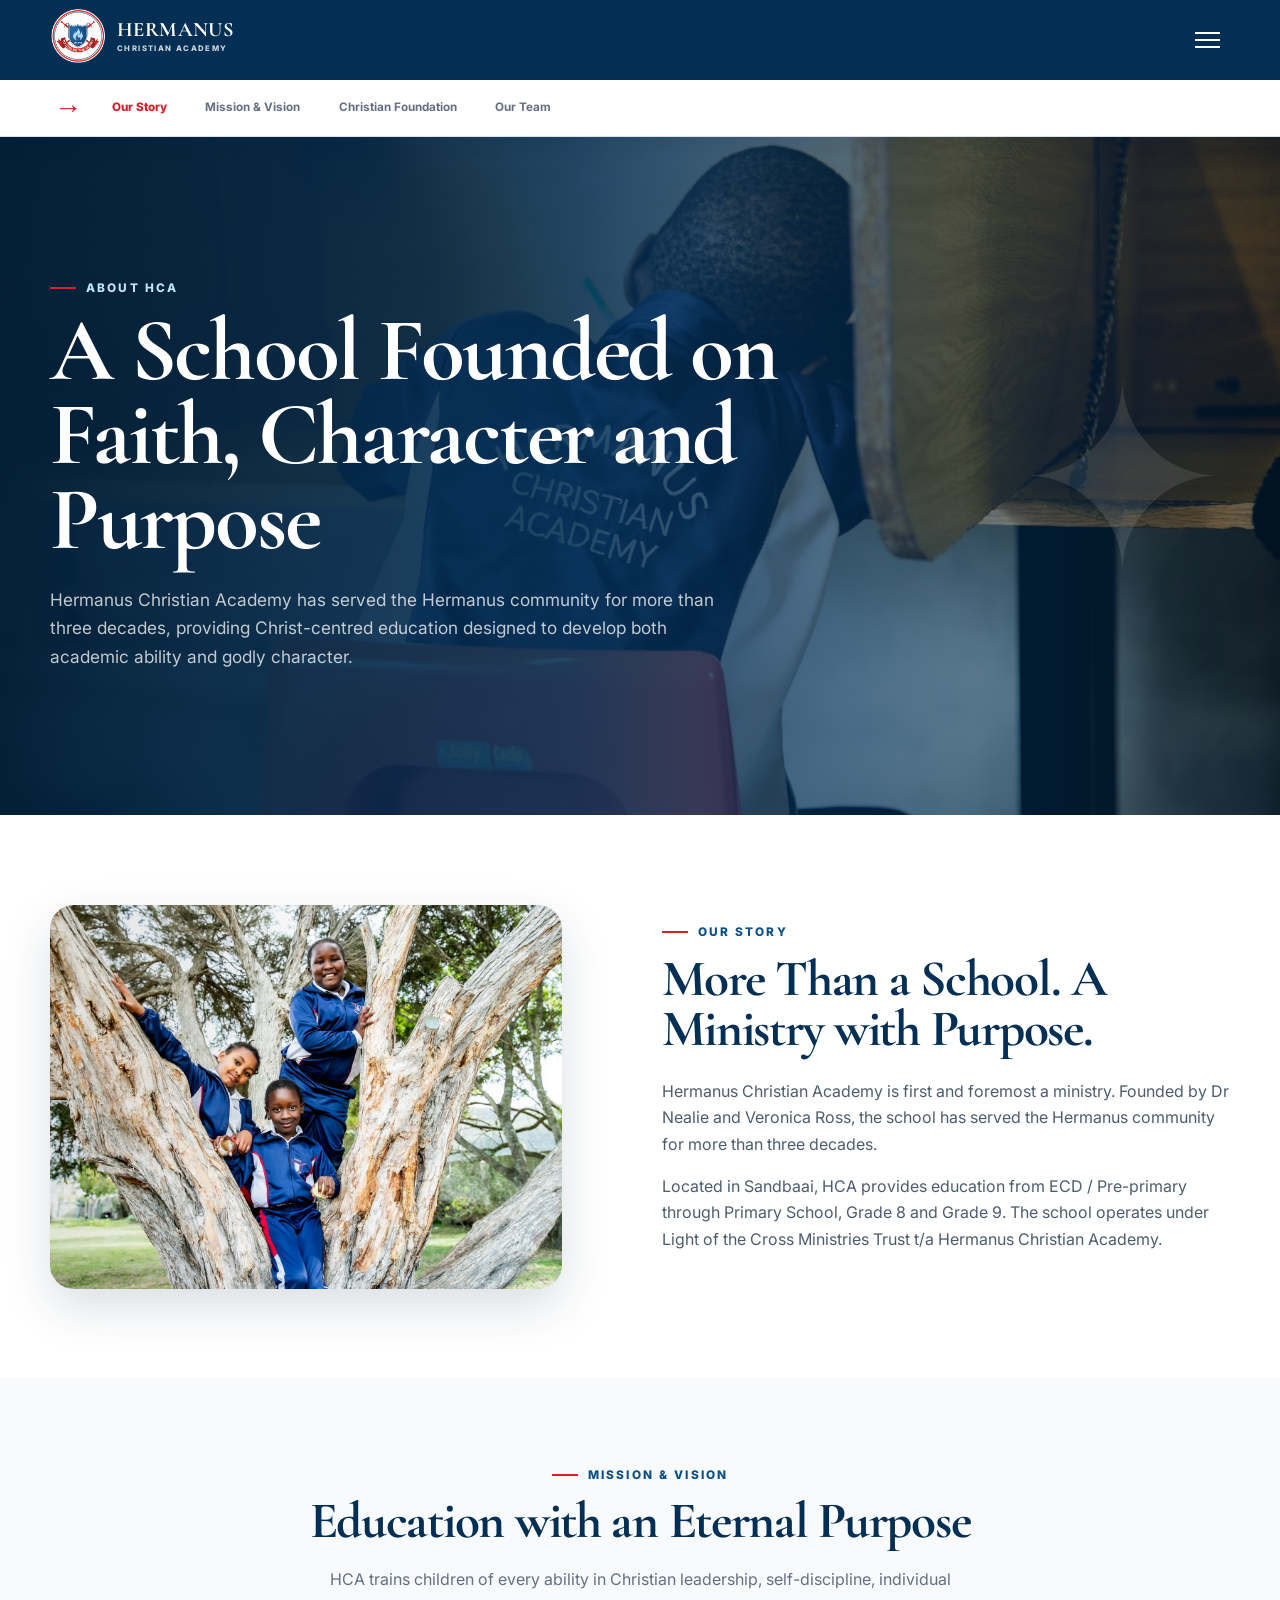
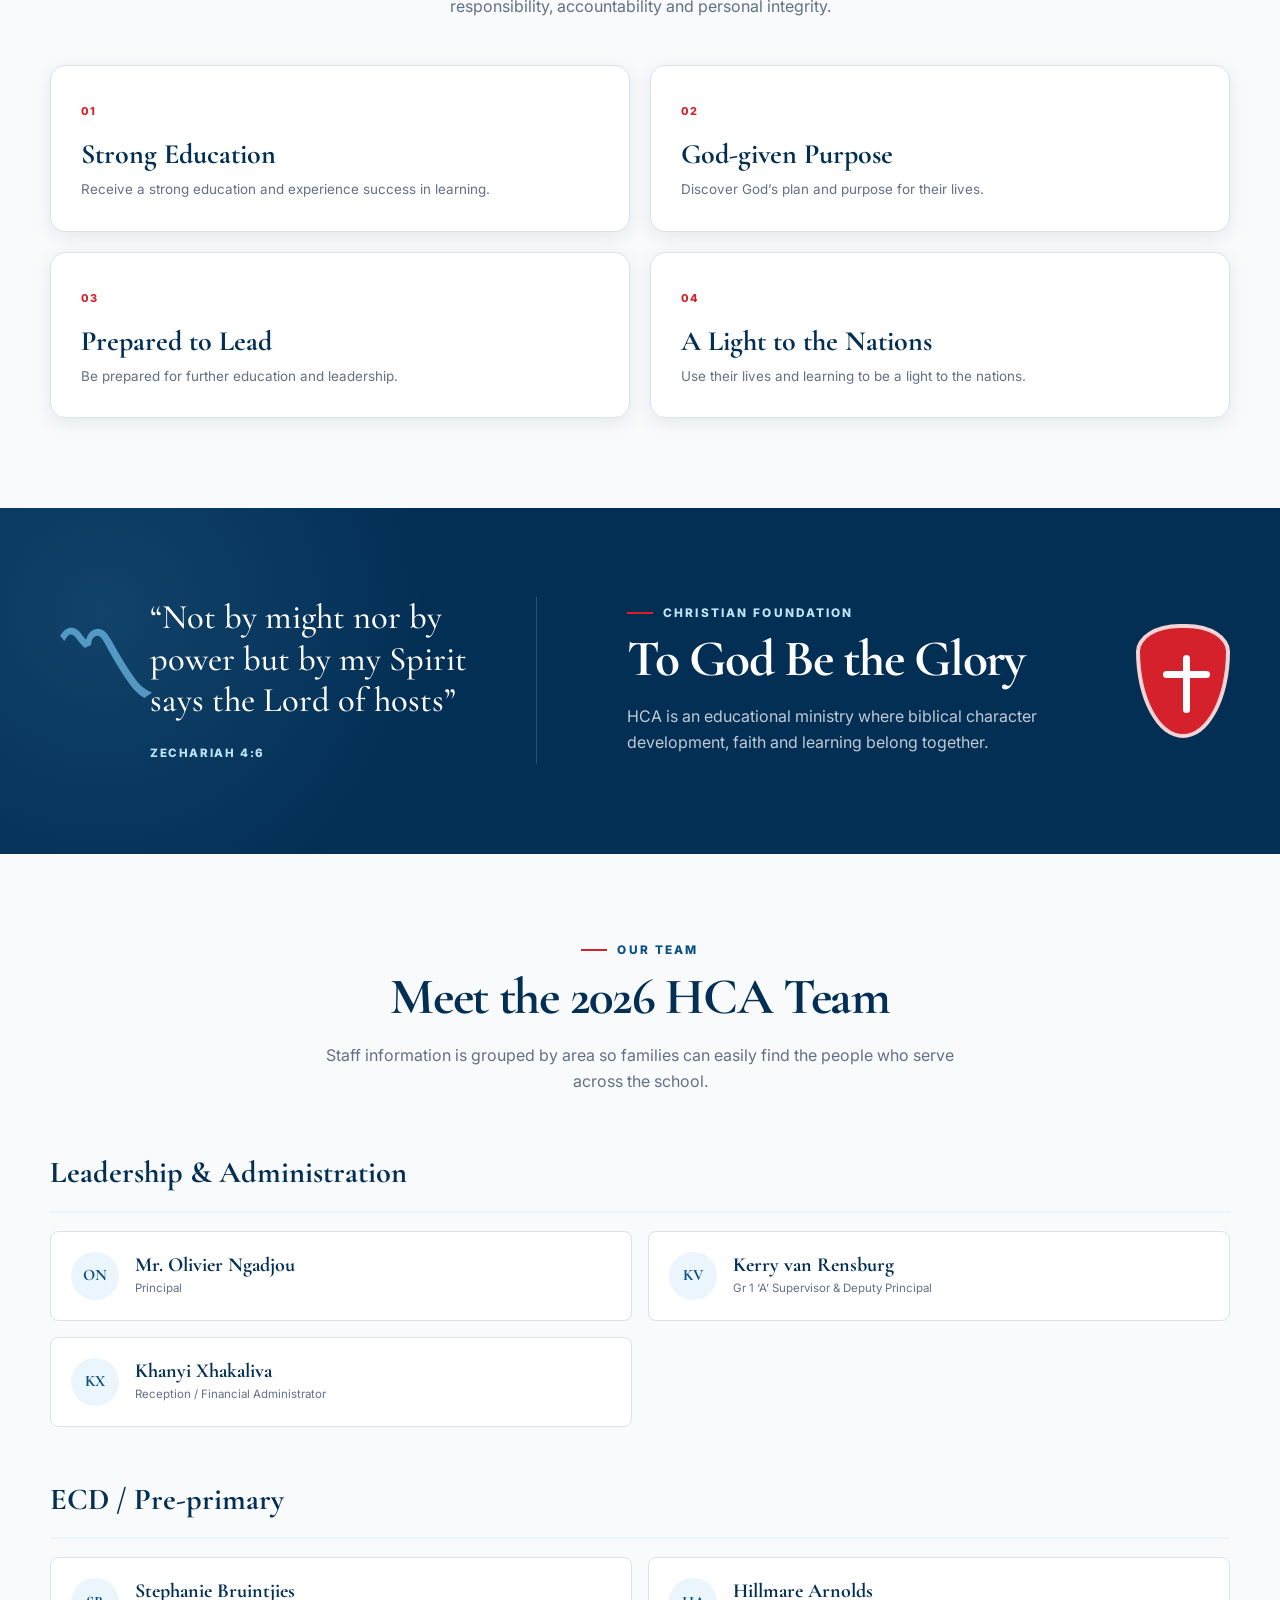
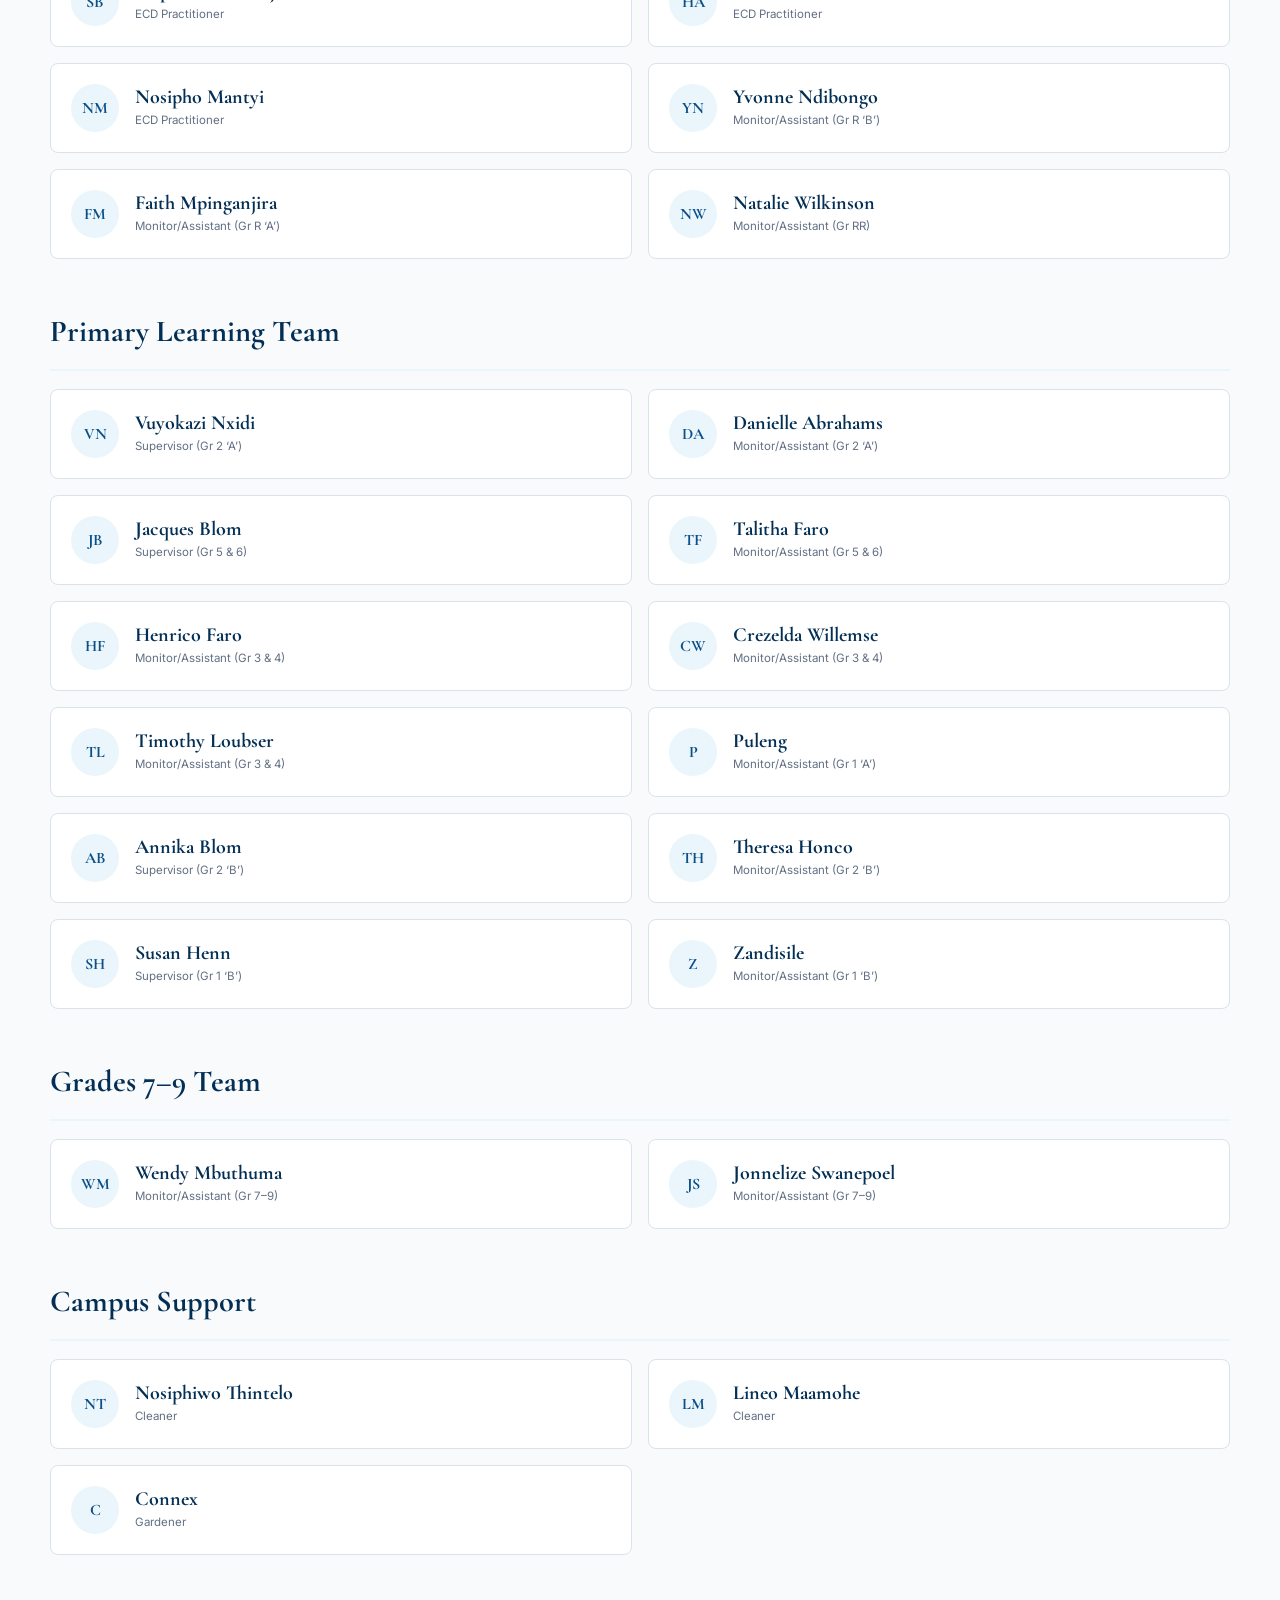
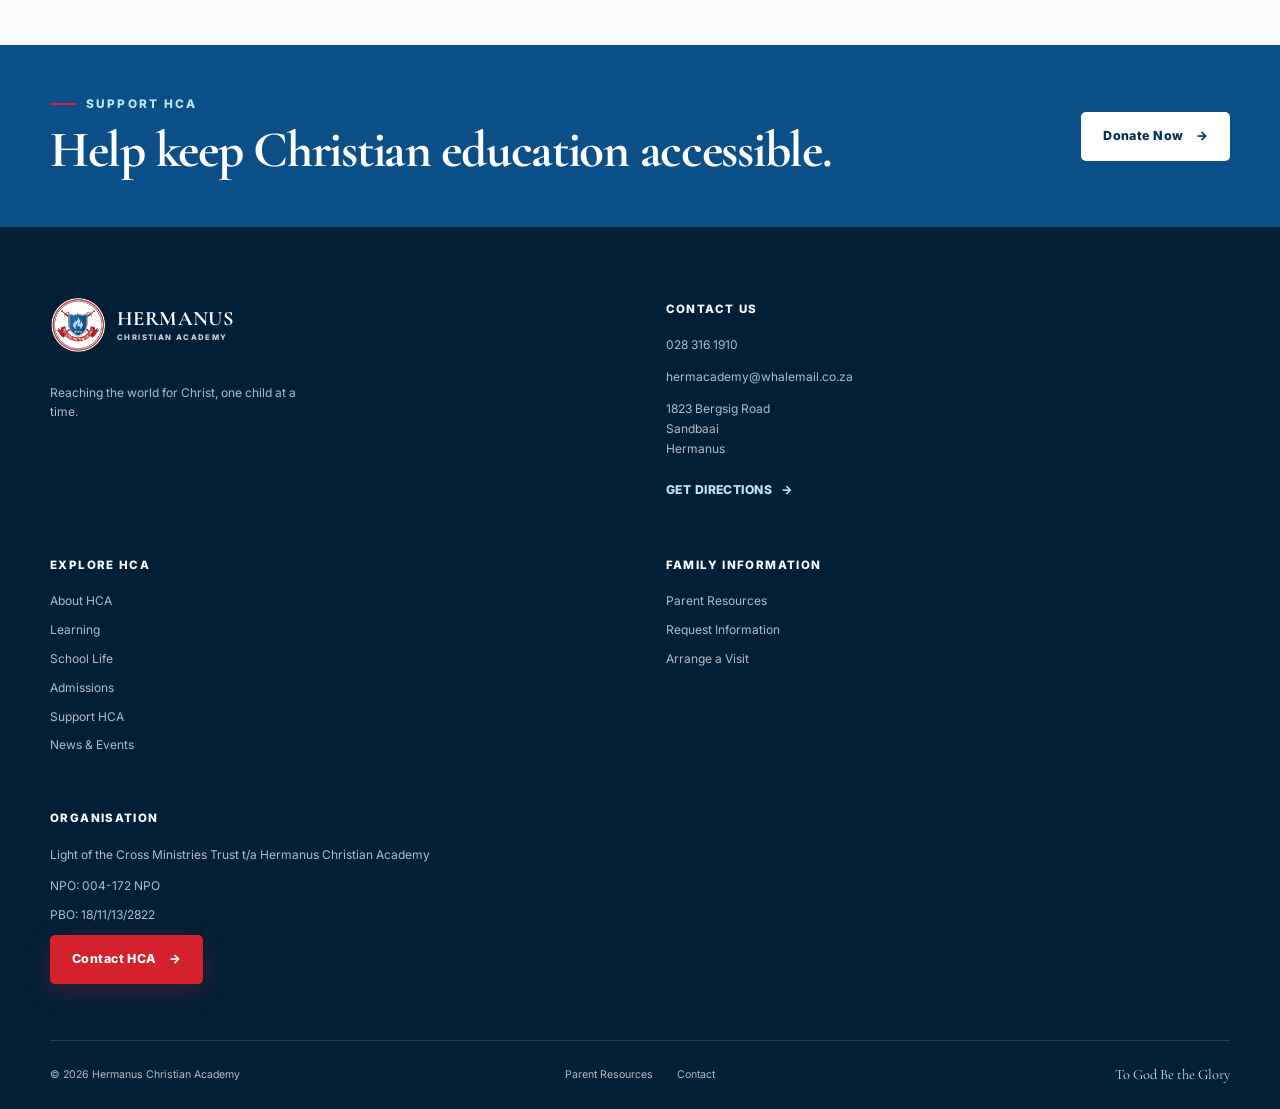
==== commit 8e20e4fe: "Update HCA site content and photography" ====
--- a/about.html
+++ b/about.html
@@ -4,91 +4,16 @@
   <meta charset="utf-8">
   <meta name="viewport" content="width=device-width, initial-scale=1">
   <title>About HCA | Hermanus Christian Academy</title>
-  <meta name="description" content="Learn about Hermanus Christian Academy, a caring Christ-centred school community in Sandbaai.">
-  <link rel="stylesheet" href="css/styles.css">
-  <script defer src="js/content.js"></script>
-  <script defer src="js/main.js"></script>
+  <meta name="description" content="Discover the story, mission, Christian foundation and 2026 team of Hermanus Christian Academy in Sandbaai.">
+  <link rel="stylesheet" href="css/styles.css?v=20260908b">
+  <script defer src="js/hca-content.js?v=20260908b"></script>
+  <script defer src="js/site.js?v=20260908b"></script>
 </head>
 <body data-page="about">
   <a class="skip-link" href="#main-content">Skip to main content</a>
-  <noscript><nav class="no-script-nav"><a href="index.html">Home</a><a href="about.html">About Us</a><a href="learning.html">Curriculum</a><a href="admissions.html">Admission</a><a href="school-life.html">Meet our staff</a><a href="contact.html">Contact us</a></nav></noscript>
+  <noscript><nav class="no-script-nav"><a href="index.html">Home</a><a href="contact.html">Contact HCA</a></nav></noscript>
   <div data-site-header></div>
   <main id="main-content" class="inner-page" data-internal-page>
-    <section class="section about-hero">
-      <div class="container about-hero__grid">
-        <div class="about-hero__media">
-          <img src="assets/images/classroom.jpg" alt="Learners working together in a classroom" width="1200" height="800">
-        </div>
-        <div class="about-hero__copy">
-          <p class="eyebrow">OUR STORY</p>
-          <h1>A school shaped by faith, purpose and belonging.</h1>
-          <p>Hermanus Christian Academy is a Christ-centred learning community in Sandbaai, where every student is known, supported and encouraged to grow academically, spiritually and personally.</p>
-          <p>We partner with families to nurture character, cultivate responsibility, and help each learner discover their God-given potential.</p>
-        </div>
-      </div>
-    </section>
-    <section class="section about-mission-vision">
-      <div class="container">
-        <div class="section-heading section-heading--center">
-          <p class="eyebrow">OUR PURPOSE</p>
-          <h2>Mission &amp; Vision</h2>
-        </div>
-        <div class="about-grid">
-          <article class="about-card">
-            <img src="assets/images/community.jpg" alt="Students and teachers engaged in community learning" width="1200" height="800">
-            <div>
-              <h3>Mission</h3>
-              <p>To provide a nurturing Christian school environment where learners are equipped to know God, serve others and impact the world through excellence in academic, spiritual and character formation.</p>
-            </div>
-          </article>
-          <article class="about-card">
-            <img src="assets/images/creative.jpg" alt="Students participating in a creative learning activity" width="1200" height="800">
-            <div>
-              <h3>Vision</h3>
-              <p>To be a leading Christ-centred school in Hermanus where every learner discovers their God-given potential, grows in faith and becomes a confident, capable servant leader.</p>
-            </div>
-          </article>
-        </div>
-      </div>
-    </section>
-    <section class="section about-curriculum">
-      <div class="container">
-        <div class="section-heading section-heading--center">
-          <p class="eyebrow">OUR CURRICULUM</p>
-          <h2>Accelerated Christian Education (A.C.E.)</h2>
-        </div>
-        <div class="about-curriculum__grid">
-          <div>
-            <p>At our school, we use the internationally recognised Accelerated Christian Education (A.C.E.) curriculum. This unique, biblically-based system shifts the focus from traditional teacher-led lecturing to individualised, self-paced learning.</p>
-            <p>Instead of heavy textbooks, students work through bite-sized, self-instructional workbooks called PACEs (Packets of Accelerated Christian Education). This mastery-based system ensures that no student is left behind and no student is held back.</p>
-            <div class="content-block">
-              <h3>Benefits for Learners</h3>
-              <ul>
-                <li><strong>Learn at Your Own Pace:</strong> Students move quickly through subjects they master easily and take extra time on topics where they need help.</li>
-                <li><strong>Built-in Success:</strong> A student must score 80% or higher on a test before moving forward, ensuring no learning gaps.</li>
-                <li><strong>Character Development:</strong> Over 60 biblical character traits—like honesty, kindness, and diligence—are woven into daily lessons.</li>
-                <li><strong>Teaches Responsibility:</strong> Students learn to set their own daily work goals and manage their time from an early age.</li>
-                <li><strong>Confidence Boosting:</strong> Because placement is based on ability rather than age, students experience immediate academic success.</li>
-              </ul>
-            </div>
-            <div class="content-block">
-              <h3>Benefits for Educators &amp; Parents</h3>
-              <ul>
-                <li><strong>No Lesson Planning:</strong> The curriculum is completely pre-structured, allowing educators to focus entirely on guiding and supporting students.</li>
-                <li><strong>Accurate Tracking:</strong> Automated scoring and progress charts make it easy to see exactly where a student is succeeding or struggling.</li>
-                <li><strong>Freedom to Mentor:</strong> Educators shift from lecturing at the front of the room to acting as learning facilitators, providing targeted, one-on-one help.</li>
-                <li><strong>Flexible Classroom Management:</strong> One classroom can easily accommodate students working at different grade levels simultaneously.</li>
-                <li><strong>Consistent Standard:</strong> The curriculum maintains high academic and spiritual standards, ensuring reliable outcomes for every learner.</li>
-              </ul>
-            </div>
-          </div>
-          <div class="about-curriculum__images">
-            <img src="assets/images/preschool.jpg" alt="Young learners enjoying a classroom activity" width="1200" height="800">
-            <img src="assets/images/senior.jpg" alt="Senior phase students working together" width="1200" height="800">
-          </div>
-        </div>
-      </div>
-    </section>
     <p class="static-fallback">Hermanus Christian Academy · 1823 Bergsig Road, Sandbaai · +27 (0)28 316 1910</p>
   </main>
   <div data-site-footer></div>
--- a/css/styles.css
+++ b/css/styles.css
@@ -28,6 +28,7 @@
   --transition-fast: 160ms ease;
   --transition-base: 240ms ease;
   --header-height: 90px;
+  --sticky-header-offset: var(--header-height);
 }
 
 *,
@@ -71,6 +72,11 @@
 
 body.menu-open {
   overflow: hidden;
+  --sticky-header-offset: 76px;
+}
+
+body.header-is-compact {
+  --sticky-header-offset: 76px;
 }
 
 a {
@@ -136,7 +142,7 @@
   line-height: 1.2;
 }
 
-.eyebrow>span {
+.eyebrow > span {
   width: 26px;
   height: 2px;
   background: var(--color-accent);
@@ -259,6 +265,17 @@
   background: var(--color-white);
 }
 
+.button--donate {
+  color: var(--color-white);
+  border-color: rgba(255, 255, 255, 0.72);
+  background: rgba(255, 255, 255, 0.06);
+}
+
+.button--donate:hover {
+  color: var(--color-primary-deep);
+  background: var(--color-white);
+}
+
 .button-row {
   display: flex;
   flex-wrap: wrap;
@@ -286,18 +303,104 @@
 
 /* Header */
 .site-header {
-  position: sticky;
+  position: fixed;
   inset-block-start: 0;
+  inset-inline: 0;
   z-index: 100;
+  width: 100%;
   height: var(--header-height);
   background: var(--color-primary-deep);
   transition: height var(--transition-base), background var(--transition-base), box-shadow var(--transition-base);
 }
 
 .site-header--overlay {
-  position: fixed;
-  width: 100%;
   background: transparent;
+}
+
+body:not([data-page="home"]) > [data-site-header] {
+  height: var(--header-height);
+}
+
+.page-subnav {
+  position: sticky;
+  inset-block-start: var(--sticky-header-offset);
+  z-index: 90;
+  color: var(--color-primary-deep);
+  background: rgba(255, 255, 255, 0.98);
+  border-block-end: 1px solid var(--color-border);
+  box-shadow: 0 5px 18px rgba(10, 42, 70, 0.08);
+  transition: inset-block-start var(--transition-base);
+}
+
+.page-subnav__inner {
+  display: flex;
+  min-height: 56px;
+  align-items: center;
+  gap: 26px;
+}
+
+.page-subnav__label {
+  display: grid;
+  width: 36px;
+  height: 36px;
+  flex: 0 0 auto;
+  place-items: center;
+  color: var(--color-accent);
+  font-family: Arial, sans-serif;
+  font-size: 1.75rem;
+  font-weight: 800;
+  line-height: 1;
+  animation: subnav-arrow-nudge 1.4s ease-in-out infinite;
+}
+
+@keyframes subnav-arrow-nudge {
+  0%,
+  100% {
+    transform: translateX(0);
+  }
+
+  50% {
+    transform: translateX(6px);
+  }
+}
+
+.page-subnav__links {
+  display: flex;
+  min-width: 0;
+  flex: 1 1 auto;
+  gap: clamp(22px, 3vw, 42px);
+  overflow-x: auto;
+  scrollbar-width: none;
+  -webkit-overflow-scrolling: touch;
+}
+
+.page-subnav__links::-webkit-scrollbar {
+  display: none;
+}
+
+.page-subnav__links a {
+  position: relative;
+  flex: 0 0 auto;
+  padding-block: 17px;
+  color: var(--color-mid-grey);
+  font-size: 0.73rem;
+  font-weight: 700;
+  white-space: nowrap;
+}
+
+.page-subnav__links a:hover {
+  color: var(--color-primary-deep);
+}
+
+.page-subnav__links a[aria-current="location"] {
+  color: var(--color-accent);
+  font-weight: 800;
+}
+
+section[id],
+article[id],
+.enquiry-layout[id] {
+  scroll-margin-top: 158px;
 }
 
 .site-header.is-scrolled,
@@ -320,6 +423,10 @@
   flex: 0 0 auto;
 }
 
+.site-header .brand {
+  color: var(--color-white);
+}
+
 .brand {
   display: inline-flex;
   align-items: center;
@@ -332,9 +439,9 @@
 }
 
 .brand__logo-image {
-  width: 90px;
-  height: 90px;
-  flex: 0 0 90px;
+  width: 56px;
+  height: 56px;
+  flex: 0 0 56px;
   object-fit: contain;
 }
 
@@ -362,32 +469,32 @@
 .nav-wrap {
   display: flex;
   align-items: center;
-  gap: clamp(18px, 2.2vw, 32px);
+  gap: clamp(12px, 1.4vw, 20px);
 }
 
 .primary-nav {
   display: flex;
   align-items: center;
-  gap: clamp(11px, 1.4vw, 22px);
+  gap: clamp(8px, 1vw, 14px);
 }
 
 .nav-item {
   position: relative;
 }
 
-.primary-nav>.nav-item>a {
+.primary-nav > .nav-item > a {
   position: relative;
   display: flex;
   align-items: center;
   gap: 5px;
   padding-block: 31px;
   color: rgba(255, 255, 255, 0.86);
-  font-size: clamp(0.66rem, 0.75vw, 0.75rem);
+  font-size: clamp(0.84rem, 0.95vw, 0.95rem);
   font-weight: 600;
   white-space: nowrap;
 }
 
-.primary-nav>.nav-item>a::after {
+.primary-nav > .nav-item > a::after {
   content: "";
   position: absolute;
   inset-inline: 0;
@@ -398,8 +505,8 @@
   transition: transform var(--transition-fast);
 }
 
-.primary-nav>.nav-item>a:hover::after,
-.primary-nav>.nav-item>a.is-active::after {
+.primary-nav > .nav-item > a:hover::after,
+.primary-nav > .nav-item > a.is-active::after {
   transform: scaleX(1);
 }
 
@@ -450,7 +557,13 @@
   font-size: 0.68rem;
 }
 
-.header__apply {
+.header__actions {
+  display: flex;
+  align-items: center;
+  gap: 8px;
+}
+
+.header__actions .button {
   min-height: 42px;
   padding: 11px 16px;
   white-space: nowrap;
@@ -504,7 +617,7 @@
   background-image:
     linear-gradient(90deg, rgba(2, 34, 63, 0.96) 0%, rgba(3, 47, 85, 0.78) 31%, rgba(3, 47, 85, 0.18) 65%, rgba(3, 47, 85, 0.02) 100%),
     linear-gradient(0deg, rgba(3, 47, 85, 0.32), transparent 30%),
-    url("../assets/images/HCA-HERO-students-02.jpg");
+    url("../assets/images/photos/HOME-HERO.jpg");
   background-position: center, center, center;
   background-size: cover;
 }
@@ -635,16 +748,30 @@
   gap: clamp(50px, 8vw, 100px);
 }
 
+.welcome .split-layout {
+  align-items: stretch;
+}
+
 .welcome__media {
   position: relative;
+  min-height: 100%;
 }
 
 .welcome__media img {
   width: 100%;
-  aspect-ratio: 4 / 3;
+  height: 100%;
+  min-height: 440px;
   object-fit: cover;
+  object-position: center 30%;
   border-radius: var(--radius-large);
   box-shadow: var(--shadow-small);
+}
+
+.welcome__copy {
+  display: flex;
+  flex-direction: column;
+  justify-content: center;
+  padding-block: 20px;
 }
 
 .welcome__badge {
@@ -678,7 +805,7 @@
   color: #c8ecfd;
 }
 
-.welcome__copy>p {
+.welcome__copy > p {
   color: #4d5d6d;
 }
 
@@ -777,7 +904,7 @@
   line-height: 1;
 }
 
-.learning-card__body>p:not(.learning-card__grades) {
+.learning-card__body > p:not(.learning-card__grades) {
   flex: 1;
   color: var(--color-mid-grey);
   font-size: 0.86rem;
@@ -861,6 +988,45 @@
   transform: rotate(-12deg);
 }
 
+.faith-banner__bible {
+  inset-block-start: -2px;
+  width: 76px;
+  height: 58px;
+  font-size: 0;
+  opacity: 0.95;
+  background:
+    linear-gradient(currentColor, currentColor) 50% 8px / 2px 46px no-repeat,
+    linear-gradient(currentColor, currentColor) 11px 24px / 20px 2px no-repeat,
+    linear-gradient(currentColor, currentColor) 11px 34px / 20px 2px no-repeat,
+    linear-gradient(currentColor, currentColor) calc(100% - 31px) 24px / 20px 2px no-repeat,
+    linear-gradient(currentColor, currentColor) calc(100% - 31px) 34px / 20px 2px no-repeat;
+  transform: none;
+}
+
+.faith-banner__bible::before,
+.faith-banner__bible::after {
+  content: "";
+  position: absolute;
+  inset-block: 7px 4px;
+  width: 37px;
+  border: 2px solid currentColor;
+  background: transparent;
+}
+
+.faith-banner__bible::before {
+  inset-inline-start: 0;
+  border-radius: 7px 1px 4px 7px;
+  transform: skewY(4deg);
+  transform-origin: right bottom;
+}
+
+.faith-banner__bible::after {
+  inset-inline-end: 0;
+  border-radius: 1px 7px 7px 4px;
+  transform: skewY(-4deg);
+  transform-origin: left bottom;
+}
+
 .faith-banner blockquote {
   margin: 0 0 16px;
   font-family: var(--font-heading);
@@ -1050,7 +1216,7 @@
   color: var(--color-primary);
 }
 
-.news-card div>p:last-child {
+.news-card div > p:last-child {
   margin: 0;
   color: var(--color-mid-grey);
   font-size: 0.82rem;
@@ -1202,6 +1368,10 @@
   margin-block-start: 22px;
 }
 
+.footer__contact-button {
+  margin-block-start: 10px;
+}
+
 .footer-list {
   display: grid;
   gap: 9px;
@@ -1329,7 +1499,7 @@
   gap: 40px;
 }
 
-.inner-hero__grid>div {
+.inner-hero__grid > div {
   max-width: 780px;
 }
 
@@ -1357,119 +1527,17 @@
   gap: clamp(50px, 9vw, 120px);
 }
 
-.inner-content>div:first-child h2 {
+.inner-content > div:first-child h2 {
   margin: 0 0 20px;
   color: var(--color-primary-deep);
 }
 
-.inner-content>div:first-child p:not(.eyebrow) {
+.inner-content > div:first-child p:not(.eyebrow) {
   color: var(--color-mid-grey);
 }
 
 .inner-content .button {
   margin-block-start: 14px;
-}
-
-.about-hero__grid,
-.about-curriculum__grid {
-  display: grid;
-  grid-template-columns: repeat(2, minmax(0, 1fr));
-  gap: 38px;
-  align-items: center;
-}
-
-.about-hero__media img,
-.about-card img,
-.about-curriculum__images img {
-  width: 100%;
-  display: block;
-  border-radius: var(--radius-large);
-  box-shadow: var(--shadow-medium);
-  object-fit: cover;
-}
-
-.about-hero__copy h1,
-.about-mission-vision h2,
-.about-curriculum h2 {
-  margin-top: 0;
-}
-
-.about-hero__copy p {
-  color: var(--color-mid-grey);
-  max-width: 610px;
-}
-
-.about-grid {
-  display: grid;
-  grid-template-columns: repeat(2, minmax(0, 1fr));
-  gap: 24px;
-  margin-top: 32px;
-}
-
-.about-card {
-  background: var(--color-off-white);
-  border: 1px solid var(--color-border);
-  border-radius: var(--radius-large);
-  overflow: hidden;
-  box-shadow: var(--shadow-small);
-}
-
-.about-card > div {
-  padding: 24px;
-}
-
-.about-card h3 {
-  margin-top: 0;
-  margin-bottom: 16px;
-  color: var(--color-primary-deep);
-}
-
-.about-card p,
-.about-curriculum p {
-  color: var(--color-mid-grey);
-}
-
-.about-curriculum__images {
-  display: grid;
-  gap: 18px;
-}
-
-.about-curriculum__images img:first-child {
-  aspect-ratio: 4 / 3;
-}
-
-.about-curriculum__images img:last-child {
-  aspect-ratio: 4 / 3;
-}
-
-.about-curriculum .content-block {
-  padding: 24px 0 0;
-}
-
-.about-curriculum ul {
-  margin: 0;
-  padding-left: 1.2rem;
-  color: var(--color-mid-grey);
-}
-
-.about-curriculum ul li {
-  margin-bottom: 12px;
-}
-
-@media (max-width: 980px) {
-  .about-hero__grid,
-  .about-curriculum__grid,
-  .about-grid {
-    grid-template-columns: 1fr;
-  }
-}
-
-@media (max-width: 650px) {
-  .about-hero__copy p,
-  .about-card p,
-  .about-curriculum p {
-    font-size: 0.95rem;
-  }
 }
 
 .inner-content__cards {
@@ -1486,7 +1554,7 @@
   border-radius: var(--radius-medium);
 }
 
-.inner-content__cards article>span {
+.inner-content__cards article > span {
   color: var(--color-accent);
   font-size: 0.66rem;
   font-weight: 800;
@@ -1526,8 +1594,913 @@
   font-size: clamp(2.1rem, 4vw, 3.2rem);
 }
 
+/* Rich internal-page content */
+.inner-hero {
+  background: var(--color-primary-deep);
+}
+
+.inner-hero::after {
+  content: "";
+  position: absolute;
+  inset: 0;
+  background: linear-gradient(90deg, rgba(2, 31, 56, 0.98) 0%, rgba(3, 47, 85, 0.88) 45%, rgba(3, 47, 85, 0.38) 100%);
+}
+
+.inner-hero__image {
+  position: absolute;
+  inset: 0;
+  width: 100%;
+  height: 100%;
+  object-fit: cover;
+  object-position: center;
+}
+
+.inner-hero__grid {
+  position: relative;
+  z-index: 1;
+}
+
+.inner-overview__grid {
+  display: grid;
+  grid-template-columns: minmax(0, 0.9fr) minmax(0, 1fr);
+  align-items: center;
+  gap: clamp(48px, 8vw, 100px);
+}
+
+.inner-overview__media {
+  overflow: hidden;
+  aspect-ratio: 4 / 3;
+  border-radius: var(--radius-large);
+  box-shadow: var(--shadow-medium);
+}
+
+.inner-overview__media img {
+  width: 100%;
+  height: 100%;
+  object-fit: cover;
+}
+
+.inner-overview__copy h2 {
+  margin: 0 0 20px;
+  color: var(--color-primary-deep);
+}
+
+.inner-overview__copy > p:not(.eyebrow) {
+  color: var(--color-mid-grey);
+}
+
+.inner-overview__copy .button-row {
+  margin-block-start: 28px;
+}
+
+.inner-details {
+  background: linear-gradient(180deg, #f2f8fb 0%, #eaf4f8 100%);
+}
+
+.inner-details .inner-content__cards {
+  gap: 24px;
+  margin-block-start: 48px;
+}
+
+.inner-details .inner-content__cards article {
+  min-height: 0;
+  padding: 0;
+  overflow: hidden;
+  background: var(--color-white);
+  border: 0;
+  box-shadow: var(--shadow-small);
+}
+
+.inner-card__media {
+  overflow: hidden;
+  aspect-ratio: 16 / 8;
+}
+
+.inner-card__media img {
+  width: 100%;
+  height: 100%;
+  object-fit: cover;
+  transition: transform 500ms ease;
+}
+
+.inner-content__cards article:hover .inner-card__media img {
+  transform: scale(1.04);
+}
+
+.inner-card__body {
+  padding: 28px;
+}
+
+.inner-details .inner-content__cards h3 {
+  margin: 0 0 10px;
+  font-size: 1.9rem;
+}
+
+.inner-details .inner-content__cards p {
+  font-size: 0.88rem;
+}
+
+.inner-content__cards .text-link {
+  margin-block-start: 10px;
+}
+
+/* Final HCA content system */
+.learning-grid {
+  grid-template-columns: repeat(3, minmax(0, 1fr));
+}
+
+.section-heading > p:last-child:not(.eyebrow) {
+  max-width: 700px;
+  margin: 20px auto 0;
+  color: var(--color-mid-grey);
+}
+
+.purpose-section,
+.testimonials-section {
+  background: var(--color-off-white);
+}
+
+.vision-grid {
+  display: grid;
+  grid-template-columns: repeat(4, minmax(0, 1fr));
+  gap: 20px;
+  margin-block-start: 46px;
+}
+
+.vision-card {
+  padding: 30px;
+  background: var(--color-white);
+  border: 1px solid var(--color-border);
+  border-radius: var(--radius-medium);
+  box-shadow: var(--shadow-small);
+}
+
+.vision-card > span {
+  color: var(--color-accent);
+  font-size: 0.68rem;
+  font-weight: 800;
+  letter-spacing: 0.12em;
+}
+
+.vision-card h3 {
+  margin: 18px 0 10px;
+  color: var(--color-primary-deep);
+  font-family: var(--font-heading);
+  font-size: 1.75rem;
+  line-height: 1;
+}
+
+.vision-card p {
+  margin: 0;
+  color: var(--color-mid-grey);
+  font-size: 0.84rem;
+}
+
+.testimonial-grid {
+  display: grid;
+  grid-template-columns: repeat(2, minmax(0, 1fr));
+  gap: 26px;
+  margin-block-start: 46px;
+}
+
+.testimonial-card {
+  padding: clamp(28px, 4vw, 42px);
+  background: var(--color-white);
+  border: 1px solid var(--color-border);
+  border-radius: var(--radius-medium);
+  box-shadow: var(--shadow-small);
+}
+
+.testimonial-card__person {
+  display: flex;
+  align-items: center;
+  gap: 16px;
+}
+
+.testimonial-card__person > span {
+  display: grid;
+  width: 52px;
+  height: 52px;
+  flex: 0 0 52px;
+  place-items: center;
+  color: var(--color-white);
+  background: var(--color-primary);
+  border-radius: 50%;
+  font-family: var(--font-heading);
+  font-size: 1.15rem;
+  font-weight: 700;
+}
+
+.testimonial-card__person h3 {
+  margin: 0;
+  color: var(--color-primary-deep);
+  font-family: var(--font-heading);
+  font-size: 1.55rem;
+}
+
+.testimonial-card__person p {
+  margin: 2px 0 0;
+  color: var(--color-accent);
+  font-size: 0.7rem;
+  font-weight: 800;
+  letter-spacing: 0.08em;
+  text-transform: uppercase;
+}
+
+.testimonial-card blockquote {
+  margin: 28px 0;
+  color: #3e5061;
+  font-family: var(--font-heading);
+  font-size: clamp(1.35rem, 2vw, 1.7rem);
+  line-height: 1.35;
+}
+
+.testimonial-card__story {
+  margin-block-start: 28px;
+  color: #4d5d6d;
+}
+
+.testimonial-card__story p:last-child {
+  margin-block-end: 0;
+}
+
+.support-teaser > p {
+  color: var(--color-mid-grey);
+}
+
+.support-teaser .button {
+  margin-block-start: 16px;
+}
+
+.empty-state {
+  padding: 38px;
+  color: var(--color-mid-grey);
+  background: var(--color-white);
+  border: 1px dashed #b9c9d5;
+  border-radius: var(--radius-medium);
+  text-align: center;
+}
+
+.empty-state > span {
+  display: grid;
+  width: 54px;
+  height: 54px;
+  margin: 0 auto 18px;
+  place-items: center;
+  color: var(--color-primary);
+  background: var(--color-secondary-light);
+  border-radius: 50%;
+}
+
+.empty-state h2,
+.empty-state h3 {
+  margin: 0 0 10px;
+  color: var(--color-primary-deep);
+  font-family: var(--font-heading);
+}
+
+.empty-state h3 {
+  font-size: 1.7rem;
+}
+
+.empty-state--large {
+  padding: clamp(50px, 8vw, 90px);
+}
+
+.empty-state--large h2 {
+  max-width: 760px;
+  margin-inline: auto;
+}
+
+.empty-state .button {
+  margin-block-start: 14px;
+}
+
+.editorial-grid {
+  display: grid;
+  grid-template-columns: minmax(0, 0.9fr) minmax(0, 1fr);
+  align-items: center;
+  gap: clamp(50px, 8vw, 100px);
+}
+
+.feature-media {
+  overflow: hidden;
+  aspect-ratio: 4 / 3;
+  border-radius: var(--radius-large);
+  box-shadow: var(--shadow-medium);
+}
+
+.feature-media img {
+  width: 100%;
+  height: 100%;
+  object-fit: cover;
+}
+
+.content-copy h2 {
+  margin-block-end: 24px;
+  color: var(--color-primary-deep);
+}
+
+.content-copy > p:not(.eyebrow) {
+  color: #4d5d6d;
+}
+
+.staff-section {
+  background: var(--color-off-white);
+}
+
+.staff-directory {
+  margin-block-start: 54px;
+}
+
+.staff-group + .staff-group {
+  margin-block-start: 48px;
+}
+
+.staff-group > h3 {
+  margin: 0 0 18px;
+  padding-block-end: 12px;
+  color: var(--color-primary-deep);
+  border-block-end: 2px solid var(--color-secondary-light);
+  font-family: var(--font-heading);
+  font-size: 1.9rem;
+}
+
+.staff-grid {
+  display: grid;
+  grid-template-columns: repeat(3, minmax(0, 1fr));
+  gap: 16px;
+}
+
+.staff-card {
+  display: flex;
+  min-width: 0;
+  align-items: center;
+  gap: 16px;
+  padding: 20px;
+  background: var(--color-white);
+  border: 1px solid var(--color-border);
+  border-radius: var(--radius-small);
+}
+
+.staff-card__initials {
+  display: grid;
+  width: 48px;
+  height: 48px;
+  flex: 0 0 48px;
+  place-items: center;
+  color: var(--color-primary);
+  background: var(--color-secondary-light);
+  border-radius: 50%;
+  font-family: var(--font-heading);
+  font-weight: 700;
+}
+
+.staff-card h4 {
+  margin: 0 0 4px;
+  color: var(--color-primary-deep);
+  font-family: var(--font-heading);
+  font-size: 1.25rem;
+  line-height: 1.05;
+  overflow-wrap: anywhere;
+}
+
+.staff-card p {
+  margin: 0;
+  color: var(--color-mid-grey);
+  font-size: 0.72rem;
+  line-height: 1.45;
+}
+
+.process-section,
+.pale-section {
+  background: linear-gradient(180deg, #f2f8fb 0%, #eaf4f8 100%);
+}
+
+.process-grid {
+  display: grid;
+  grid-template-columns: repeat(7, minmax(0, 1fr));
+  gap: 12px;
+  margin-block-start: 50px;
+}
+
+.process-step {
+  position: relative;
+  min-height: 130px;
+  display: grid;
+  place-content: center;
+  padding: 18px;
+  color: var(--color-primary-deep);
+  background: var(--color-white);
+  border-radius: var(--radius-small);
+  box-shadow: var(--shadow-small);
+  text-align: center;
+}
+
+.process-step:not(:last-child)::after {
+  content: "→";
+  position: absolute;
+  inset-inline-end: -12px;
+  inset-block-start: 50%;
+  z-index: 2;
+  color: var(--color-accent);
+  transform: translate(50%, -50%);
+}
+
+.process-step span {
+  color: var(--color-accent);
+  font-size: 0.66rem;
+  font-weight: 800;
+}
+
+.process-step strong {
+  margin-block-start: 8px;
+  font-size: 0.8rem;
+  line-height: 1.35;
+}
+
+.feature-grid {
+  display: grid;
+  grid-template-columns: repeat(3, minmax(0, 1fr));
+  gap: 20px;
+  margin-block-start: 48px;
+}
+
+.feature-card {
+  padding: 30px;
+  background: var(--color-white);
+  border: 1px solid var(--color-border);
+  border-radius: var(--radius-medium);
+  box-shadow: var(--shadow-small);
+}
+
+.feature-card__icon {
+  display: grid;
+  width: 52px;
+  height: 52px;
+  place-items: center;
+  color: var(--color-primary);
+  background: var(--color-secondary-light);
+  border-radius: 50%;
+  font-family: var(--font-heading);
+  font-weight: 700;
+}
+
+.feature-card h3,
+.need-card h3,
+.activity-group h3 {
+  margin: 22px 0 10px;
+  color: var(--color-primary-deep);
+  font-family: var(--font-heading);
+  font-size: 1.55rem;
+  line-height: 1.05;
+}
+
+.feature-card p {
+  margin: 0;
+  color: var(--color-mid-grey);
+  font-size: 0.84rem;
+}
+
+.benefits-layout {
+  display: grid;
+  grid-template-columns: 0.8fr 1.2fr;
+  align-items: start;
+  gap: clamp(50px, 8vw, 100px);
+}
+
+.benefit-list {
+  display: grid;
+  gap: 12px;
+}
+
+.benefit-list article {
+  display: grid;
+  grid-template-columns: auto 1fr;
+  gap: 16px;
+  padding: 22px;
+  background: var(--color-white);
+  border-radius: var(--radius-small);
+}
+
+.benefit-list article > span {
+  display: grid;
+  width: 32px;
+  height: 32px;
+  place-items: center;
+  color: var(--color-white);
+  background: var(--color-primary);
+  border-radius: 50%;
+}
+
+.benefit-list h3 {
+  margin: 0 0 5px;
+  color: var(--color-primary-deep);
+  font-size: 0.92rem;
+}
+
+.benefit-list p {
+  margin: 0;
+  color: var(--color-mid-grey);
+  font-size: 0.8rem;
+}
+
+.chip-grid {
+  display: grid;
+  grid-template-columns: repeat(4, minmax(0, 1fr));
+  gap: 12px;
+  margin-block-start: 44px;
+}
+
+.chip-grid div {
+  display: flex;
+  align-items: center;
+  gap: 12px;
+  padding: 18px;
+  color: var(--color-primary-deep);
+  background: var(--color-off-white);
+  border: 1px solid var(--color-border);
+  border-radius: var(--radius-small);
+  font-size: 0.8rem;
+  font-weight: 700;
+}
+
+.chip-grid span {
+  color: var(--color-accent);
+}
+
+.learning-levels {
+  display: grid;
+  grid-template-columns: repeat(3, minmax(0, 1fr));
+  gap: 22px;
+  margin-block-start: 64px;
+}
+
+.learning-levels article {
+  overflow: hidden;
+  scroll-margin-top: 158px;
+  background: var(--color-white);
+  border-radius: var(--radius-medium);
+  box-shadow: var(--shadow-small);
+}
+
+.learning-levels img {
+  width: 100%;
+  aspect-ratio: 4 / 3;
+  object-fit: cover;
+}
+
+.learning-levels article > div {
+  padding: 26px;
+}
+
+.learning-levels h3 {
+  margin: 0 0 10px;
+  color: var(--color-primary-deep);
+  font-family: var(--font-heading);
+  font-size: 1.8rem;
+}
+
+.learning-levels article > div > p:last-child {
+  color: var(--color-mid-grey);
+}
+
+.activity-groups,
+.need-grid {
+  display: grid;
+  grid-template-columns: repeat(4, minmax(0, 1fr));
+  gap: 20px;
+  margin-block-start: 48px;
+}
+
+.activity-group,
+.need-card {
+  overflow: hidden;
+  background: var(--color-white);
+  border: 1px solid var(--color-border);
+  border-radius: var(--radius-medium);
+  box-shadow: var(--shadow-small);
+}
+
+.activity-group__media,
+.need-card__media {
+  overflow: hidden;
+  aspect-ratio: 16 / 10;
+  background: var(--color-secondary-light);
+}
+
+.activity-group__media img,
+.need-card__media img {
+  width: 100%;
+  height: 100%;
+  object-fit: cover;
+  object-position: center;
+  transition: transform 450ms ease;
+}
+
+.activity-group:nth-child(3) .activity-group__media img {
+  object-position: center 30%;
+}
+
+.activity-group:nth-child(4) .activity-group__media img {
+  object-position: center 22%;
+}
+
+.activity-group:hover .activity-group__media img,
+.need-card:hover .need-card__media img {
+  transform: scale(1.035);
+}
+
+.activity-group__content,
+.need-card__content {
+  padding: 26px 28px 30px;
+}
+
+.activity-group__content h3,
+.need-card__content h3 {
+  margin-block-start: 0;
+}
+
+.activity-group ul,
+.need-card ul {
+  display: grid;
+  gap: 9px;
+  margin: 0;
+  padding-inline-start: 18px;
+  color: var(--color-mid-grey);
+  font-size: 0.8rem;
+}
+
+.spiritual-section {
+  margin-block-start: 0;
+}
+
+.donate-section {
+  background: linear-gradient(180deg, #f2f8fb 0%, #eaf4f8 100%);
+}
+
+.donate-panel {
+  display: grid;
+  grid-template-columns: minmax(0, 1.15fr) minmax(320px, 0.85fr);
+  gap: clamp(30px, 5vw, 70px);
+  padding: clamp(36px, 6vw, 72px);
+  overflow: hidden;
+  color: var(--color-white);
+  background:
+    radial-gradient(circle at 12% 15%, rgba(105, 183, 227, 0.24), transparent 34%),
+    linear-gradient(135deg, var(--color-primary-deep), var(--color-primary-dark));
+  border-radius: var(--radius-large);
+  box-shadow: var(--shadow-medium);
+}
+
+.donate-panel__copy h2 {
+  max-width: 700px;
+  margin: 0 0 24px;
+  color: var(--color-white);
+}
+
+.donate-panel__copy > p:not(.eyebrow) {
+  color: rgba(255, 255, 255, 0.75);
+}
+
+.donate-actions {
+  display: flex;
+  flex-wrap: wrap;
+  gap: 12px;
+  margin-block-start: 30px;
+}
+
+.donate-panel__copy .donate-panel__note {
+  margin: 18px 0 0;
+  color: rgba(255, 255, 255, 0.58);
+  font-size: 0.72rem;
+}
+
+.donate-panel__details {
+  align-self: center;
+  padding: clamp(26px, 4vw, 40px);
+  color: var(--color-dark);
+  background: var(--color-white);
+  border-radius: var(--radius-medium);
+}
+
+.donate-panel__details h3 {
+  margin: 15px 0 24px;
+  color: var(--color-primary-deep);
+  font-family: var(--font-heading);
+  font-size: clamp(1.8rem, 3vw, 2.4rem);
+  line-height: 1.05;
+}
+
+.donate-panel__details ul {
+  display: grid;
+  gap: 14px;
+  margin: 0;
+  padding: 0;
+  list-style: none;
+}
+
+.donate-panel__details li {
+  display: grid;
+  grid-template-columns: 28px 1fr;
+  align-items: start;
+  gap: 10px;
+  color: var(--color-mid-grey);
+  font-size: 0.8rem;
+}
+
+.donate-panel__details li > span {
+  display: grid;
+  width: 26px;
+  height: 26px;
+  place-items: center;
+  color: var(--color-white);
+  background: var(--color-primary);
+  border-radius: 50%;
+}
+
+.donate-recipient {
+  display: grid;
+  gap: 5px;
+  margin-block-start: 30px;
+  padding-block-start: 22px;
+  border-block-start: 1px solid var(--color-border);
+}
+
+.donate-recipient > span {
+  color: var(--color-accent);
+  font-size: 0.65rem;
+  font-weight: 800;
+  letter-spacing: 0.08em;
+  text-transform: uppercase;
+}
+
+.donate-recipient strong {
+  color: var(--color-primary-deep);
+  font-size: 0.82rem;
+  line-height: 1.45;
+}
+
+.donate-recipient small {
+  color: var(--color-mid-grey);
+}
+
+.enquiry-layout {
+  display: grid;
+  grid-template-columns: 0.75fr 1.25fr;
+  align-items: start;
+  gap: clamp(50px, 8vw, 100px);
+}
+
+.contact-actions {
+  display: flex;
+  flex-wrap: wrap;
+  gap: 12px;
+  margin-block-start: 28px;
+}
+
+.form-panel {
+  padding: clamp(28px, 4vw, 42px);
+  background: var(--color-off-white);
+  border: 1px solid var(--color-border);
+  border-radius: var(--radius-medium);
+}
+
+.form-panel > h2 {
+  color: var(--color-primary-deep);
+  font-size: 2.4rem;
+}
+
+.form-grid {
+  display: grid;
+  grid-template-columns: repeat(2, minmax(0, 1fr));
+  gap: 18px;
+}
+
+.form-grid label {
+  display: grid;
+  gap: 7px;
+  color: var(--color-primary-deep);
+  font-size: 0.74rem;
+  font-weight: 700;
+}
+
+.form-grid__wide {
+  grid-column: 1 / -1;
+}
+
+.form-grid input,
+.form-grid select,
+.form-grid textarea {
+  width: 100%;
+  min-width: 0;
+  padding: 12px 13px;
+  color: var(--color-dark);
+  background: var(--color-white);
+  border: 1px solid #bdcbd5;
+  border-radius: 5px;
+  font: inherit;
+}
+
+.form-grid textarea {
+  resize: vertical;
+}
+
+.enquiry-form > .button {
+  margin-block-start: 22px;
+}
+
+.form-note,
+.enquiry-form .form-message {
+  margin: 10px 0 0;
+  color: var(--color-mid-grey);
+  font-size: 0.72rem;
+}
+
+.contact-info-grid {
+  display: grid;
+  grid-template-columns: repeat(3, minmax(0, 1fr));
+  gap: 22px;
+  margin-block-start: 46px;
+}
+
+.contact-info-grid article {
+  padding: 30px;
+  background: var(--color-off-white);
+  border: 1px solid var(--color-border);
+  border-radius: var(--radius-medium);
+}
+
+.contact-info-grid article > span {
+  color: var(--color-accent);
+  font-size: 0.68rem;
+  font-weight: 800;
+}
+
+.contact-info-grid h3 {
+  margin: 16px 0 8px;
+  color: var(--color-primary-deep);
+  font-family: var(--font-heading);
+  font-size: 1.55rem;
+}
+
+.contact-info-grid p {
+  color: var(--color-mid-grey);
+}
+
+.contact-info-grid a:not(.text-link) {
+  overflow-wrap: anywhere;
+}
+
+.registration-panel {
+  display: grid;
+  grid-template-columns: 1fr 1fr;
+  gap: 50px;
+  margin-block-start: 32px;
+  padding: 34px;
+  color: var(--color-white);
+  background: var(--color-primary-deep);
+  border-radius: var(--radius-medium);
+}
+
+.registration-panel h2 {
+  margin: 0;
+  color: var(--color-white);
+  font-size: 2rem;
+}
+
+.registration-panel dl {
+  margin: 0;
+}
+
+.registration-panel dl > div + div {
+  margin-block-start: 18px;
+}
+
+.registration-panel dt {
+  color: #bfe4f7;
+  font-size: 0.68rem;
+  font-weight: 800;
+  letter-spacing: 0.08em;
+  text-transform: uppercase;
+}
+
+.registration-panel dd {
+  margin: 4px 0 0;
+  font-family: var(--font-heading);
+  font-size: 1.55rem;
+}
+
+.enquiry-layout--contact {
+  margin-block-start: 70px;
+}
+
+.narrow-content {
+  max-width: 900px;
+}
+
 /* Responsive */
-@media (max-width: 1100px) {
+@media (max-width: 1300px) {
   :root {
     --header-height: 80px;
   }
@@ -1560,14 +2533,14 @@
     gap: 0;
   }
 
-  .primary-nav>.nav-item>a {
+  .primary-nav > .nav-item > a {
     justify-content: space-between;
     padding: 16px 0;
     border-block-end: 1px solid rgba(255, 255, 255, 0.13);
-    font-size: 0.9rem;
-  }
-
-  .primary-nav>.nav-item>a::after {
+    font-size: 1.125rem;
+  }
+
+  .primary-nav > .nav-item > a::after {
     display: none;
   }
 
@@ -1599,9 +2572,16 @@
     color: rgba(255, 255, 255, 0.55);
   }
 
-  .header__apply {
+  .header__actions {
+    display: grid;
+    grid-template-columns: repeat(2, minmax(0, 1fr));
     width: 100%;
     margin-block-start: 20px;
+    gap: 10px;
+  }
+
+  .header__actions .button {
+    width: 100%;
   }
 
   .quick-strip {
@@ -1644,6 +2624,23 @@
 
   .footer__grid {
     grid-template-columns: repeat(2, minmax(0, 1fr));
+  }
+
+  .vision-grid,
+  .staff-grid,
+  .activity-groups,
+  .need-grid,
+  .chip-grid,
+  .learning-levels {
+    grid-template-columns: repeat(2, minmax(0, 1fr));
+  }
+
+  .process-grid {
+    grid-template-columns: repeat(4, minmax(0, 1fr));
+  }
+
+  .feature-grid--five {
+    grid-template-columns: repeat(3, minmax(0, 1fr));
   }
 }
 
@@ -1658,8 +2655,26 @@
 
   .split-layout,
   .news-events__grid,
-  .inner-content {
+  .inner-content,
+  .inner-overview__grid,
+  .editorial-grid,
+  .benefits-layout,
+  .enquiry-layout,
+  .donate-panel {
     grid-template-columns: 1fr;
+  }
+
+  .editorial-grid .feature-media {
+    max-width: 680px;
+  }
+
+  .registration-panel {
+    grid-template-columns: 1fr;
+    gap: 24px;
+  }
+
+  .inner-overview__media {
+    width: min(86%, 650px);
   }
 
   .split-layout {
@@ -1668,6 +2683,18 @@
 
   .welcome__media {
     width: min(86%, 650px);
+    min-height: 0;
+  }
+
+  .welcome__media img {
+    height: auto;
+    min-height: 0;
+    aspect-ratio: 4 / 3;
+    object-position: center 30%;
+  }
+
+  .welcome__copy {
+    padding-block: 0;
   }
 
   .faith-banner__inner {
@@ -1710,6 +2737,10 @@
     font-size: 1.08rem;
   }
 
+  .page-subnav__links {
+    gap: 24px;
+  }
+
   .hero {
     min-height: 690px;
     align-items: end;
@@ -1718,7 +2749,7 @@
   .hero__image {
     background-image:
       linear-gradient(0deg, rgba(2, 34, 63, 0.99) 0%, rgba(3, 47, 85, 0.8) 47%, rgba(3, 47, 85, 0.18) 90%),
-      url("../assets/images/hca-hero.png");
+      url("../assets/images/HCA-HERO-students-02.jpg");
     background-position: center, 62% center;
   }
 
@@ -1797,6 +2828,11 @@
     font-size: 4.5rem;
   }
 
+  .faith-banner__bible {
+    position: relative;
+    inset: auto;
+  }
+
   .faith-banner__mission {
     grid-template-columns: 1fr;
   }
@@ -1822,7 +2858,7 @@
     font-size: 1.3rem;
   }
 
-  .news-card div>p:last-child {
+  .news-card div > p:last-child {
     display: none;
   }
 
@@ -1863,6 +2899,31 @@
   .simple-cta__inner {
     display: grid;
   }
+
+  .vision-grid,
+  .testimonial-grid,
+  .staff-grid,
+  .activity-groups,
+  .need-grid,
+  .feature-grid--five,
+  .chip-grid,
+  .learning-levels,
+  .contact-info-grid,
+  .form-grid {
+    grid-template-columns: 1fr;
+  }
+
+  .process-grid {
+    grid-template-columns: repeat(2, minmax(0, 1fr));
+  }
+
+  .donate-actions .button {
+    width: 100%;
+  }
+
+  .form-grid__wide {
+    grid-column: auto;
+  }
 }
 
 @media (max-width: 480px) {
@@ -1886,10 +2947,13 @@
   .event-row__arrow {
     display: none;
   }
+
+  .process-grid {
+    grid-template-columns: 1fr;
+  }
 }
 
 @media (prefers-reduced-motion: reduce) {
-
   *,
   *::before,
   *::after {
@@ -1898,4 +2962,283 @@
     animation-duration: 0.01ms !important;
     animation-iteration-count: 1 !important;
   }
-}+}
+
+/* Standalone coming-soon page */
+.splash-page {
+  min-height: 100%;
+  color: var(--color-white);
+  background: var(--color-primary-deep);
+}
+
+.splash {
+  position: relative;
+  display: grid;
+  min-height: 100vh;
+  min-height: 100svh;
+  padding: clamp(24px, 4vw, 52px) var(--page-padding);
+  overflow: hidden;
+  isolation: isolate;
+}
+
+.splash__backdrop {
+  position: absolute;
+  z-index: -2;
+  inset: 0;
+  background:
+    linear-gradient(90deg, rgba(2, 34, 63, 0.97) 0%, rgba(3, 47, 85, 0.9) 52%, rgba(3, 47, 85, 0.7) 100%),
+    linear-gradient(0deg, rgba(3, 47, 85, 0.7), transparent 55%),
+    url("../assets/images/HCA-HERO-students-02.jpg") 58% center / cover no-repeat;
+  transform: scale(1.015);
+}
+
+.splash::after {
+  content: "";
+  position: absolute;
+  z-index: -1;
+  inset: 0;
+  pointer-events: none;
+  background:
+    radial-gradient(circle at 15% 20%, rgba(105, 183, 227, 0.2), transparent 30%),
+    radial-gradient(circle at 88% 82%, rgba(212, 33, 43, 0.2), transparent 22%);
+}
+
+.splash__shell {
+  display: grid;
+  width: min(100%, var(--container-wide));
+  min-height: 100%;
+  margin-inline: auto;
+  grid-template-rows: auto 1fr auto;
+}
+
+.splash__header,
+.splash__footer {
+  display: flex;
+  align-items: center;
+  justify-content: space-between;
+  gap: 24px;
+}
+
+.splash__brand {
+  display: inline-flex;
+  align-items: center;
+  gap: 14px;
+}
+
+.splash__brand img {
+  width: 72px;
+  height: 72px;
+  flex: 0 0 72px;
+  object-fit: contain;
+}
+
+.splash__brand-words {
+  display: grid;
+  line-height: 1;
+  text-transform: uppercase;
+}
+
+.splash__brand-words strong {
+  font-family: var(--font-heading);
+  font-size: clamp(1.35rem, 2vw, 1.8rem);
+  letter-spacing: 0.02em;
+}
+
+.splash__brand-words span {
+  margin-block-start: 6px;
+  font-size: 0.58rem;
+  font-weight: 800;
+  letter-spacing: 0.2em;
+  opacity: 0.8;
+}
+
+.splash__status {
+  display: inline-flex;
+  align-items: center;
+  gap: 10px;
+  padding: 9px 14px;
+  color: #d9effa;
+  background: rgba(255, 255, 255, 0.08);
+  border: 1px solid rgba(255, 255, 255, 0.18);
+  border-radius: 999px;
+  font-size: 0.72rem;
+  font-weight: 700;
+  letter-spacing: 0.05em;
+  text-transform: uppercase;
+  backdrop-filter: blur(10px);
+}
+
+.splash__status i {
+  width: 8px;
+  height: 8px;
+  background: var(--color-accent);
+  border-radius: 50%;
+  box-shadow: 0 0 0 5px rgba(212, 33, 43, 0.2);
+}
+
+.splash__content {
+  display: grid;
+  grid-template-columns: minmax(0, 1.15fr) minmax(330px, 0.7fr);
+  align-items: center;
+  gap: clamp(48px, 9vw, 130px);
+  padding-block: clamp(64px, 9vh, 110px);
+}
+
+.splash__intro {
+  max-width: 770px;
+}
+
+.splash__intro h1 {
+  max-width: 760px;
+  margin: 0 0 28px;
+  color: var(--color-white);
+  font-size: clamp(3.6rem, 7.4vw, 7rem);
+  line-height: 0.88;
+}
+
+.splash__intro > p:last-child {
+  max-width: 650px;
+  margin: 0;
+  color: rgba(255, 255, 255, 0.82);
+  font-size: clamp(1rem, 1.3vw, 1.18rem);
+}
+
+.splash__contact {
+  padding: clamp(30px, 4vw, 48px);
+  color: var(--color-dark);
+  background: rgba(255, 255, 255, 0.96);
+  border: 1px solid rgba(255, 255, 255, 0.7);
+  border-radius: var(--radius-large);
+  box-shadow: 0 28px 70px rgba(0, 20, 38, 0.3);
+  backdrop-filter: blur(18px);
+}
+
+.splash__contact h2 {
+  margin: 0 0 30px;
+  color: var(--color-primary-deep);
+  font-size: clamp(2.35rem, 3.7vw, 3.4rem);
+}
+
+.splash__details {
+  display: grid;
+  gap: 0;
+  margin: 0 0 30px;
+}
+
+.splash__details > div {
+  display: grid;
+  grid-template-columns: 88px minmax(0, 1fr);
+  gap: 18px;
+  padding-block: 15px;
+  border-block-start: 1px solid var(--color-border);
+}
+
+.splash__details > div:last-child {
+  border-block-end: 1px solid var(--color-border);
+}
+
+.splash__details dt {
+  color: var(--color-mid-grey);
+  font-size: 0.68rem;
+  font-weight: 800;
+  letter-spacing: 0.08em;
+  text-transform: uppercase;
+}
+
+.splash__details dd {
+  min-width: 0;
+  margin: 0;
+  color: var(--color-primary-deep);
+  font-size: 0.9rem;
+  font-weight: 700;
+  overflow-wrap: anywhere;
+}
+
+.splash__details a:hover {
+  color: var(--color-accent);
+}
+
+.splash__actions {
+  display: grid;
+  grid-template-columns: 1fr 1fr;
+  gap: 10px;
+}
+
+.splash__actions .button {
+  width: 100%;
+}
+
+.splash__footer {
+  padding-block-start: 22px;
+  border-block-start: 1px solid rgba(255, 255, 255, 0.16);
+  color: rgba(255, 255, 255, 0.66);
+  font-size: 0.7rem;
+}
+
+.splash__footer p {
+  margin: 0;
+}
+
+.splash__footer p:last-child {
+  color: rgba(255, 255, 255, 0.84);
+  font-family: var(--font-heading);
+  font-size: 1rem;
+}
+
+@media (max-width: 900px) {
+  .splash__content {
+    grid-template-columns: 1fr;
+    gap: 44px;
+  }
+
+  .splash__intro h1 {
+    max-width: 680px;
+  }
+
+  .splash__contact {
+    width: min(100%, 620px);
+  }
+}
+
+@media (max-width: 600px) {
+  .splash {
+    padding-block: 22px;
+  }
+
+  .splash__header,
+  .splash__footer {
+    align-items: flex-start;
+    flex-direction: column;
+  }
+
+  .splash__brand img {
+    width: 58px;
+    height: 58px;
+    flex-basis: 58px;
+  }
+
+  .splash__status {
+    margin-block-start: 6px;
+  }
+
+  .splash__content {
+    padding-block: 58px;
+  }
+
+  .splash__intro h1 {
+    font-size: clamp(3rem, 16vw, 4.4rem);
+  }
+
+  .splash__contact {
+    padding: 28px 24px;
+  }
+
+  .splash__details > div,
+  .splash__actions {
+    grid-template-columns: 1fr;
+  }
+
+  .splash__details > div {
+    gap: 4px;
+  }
+}
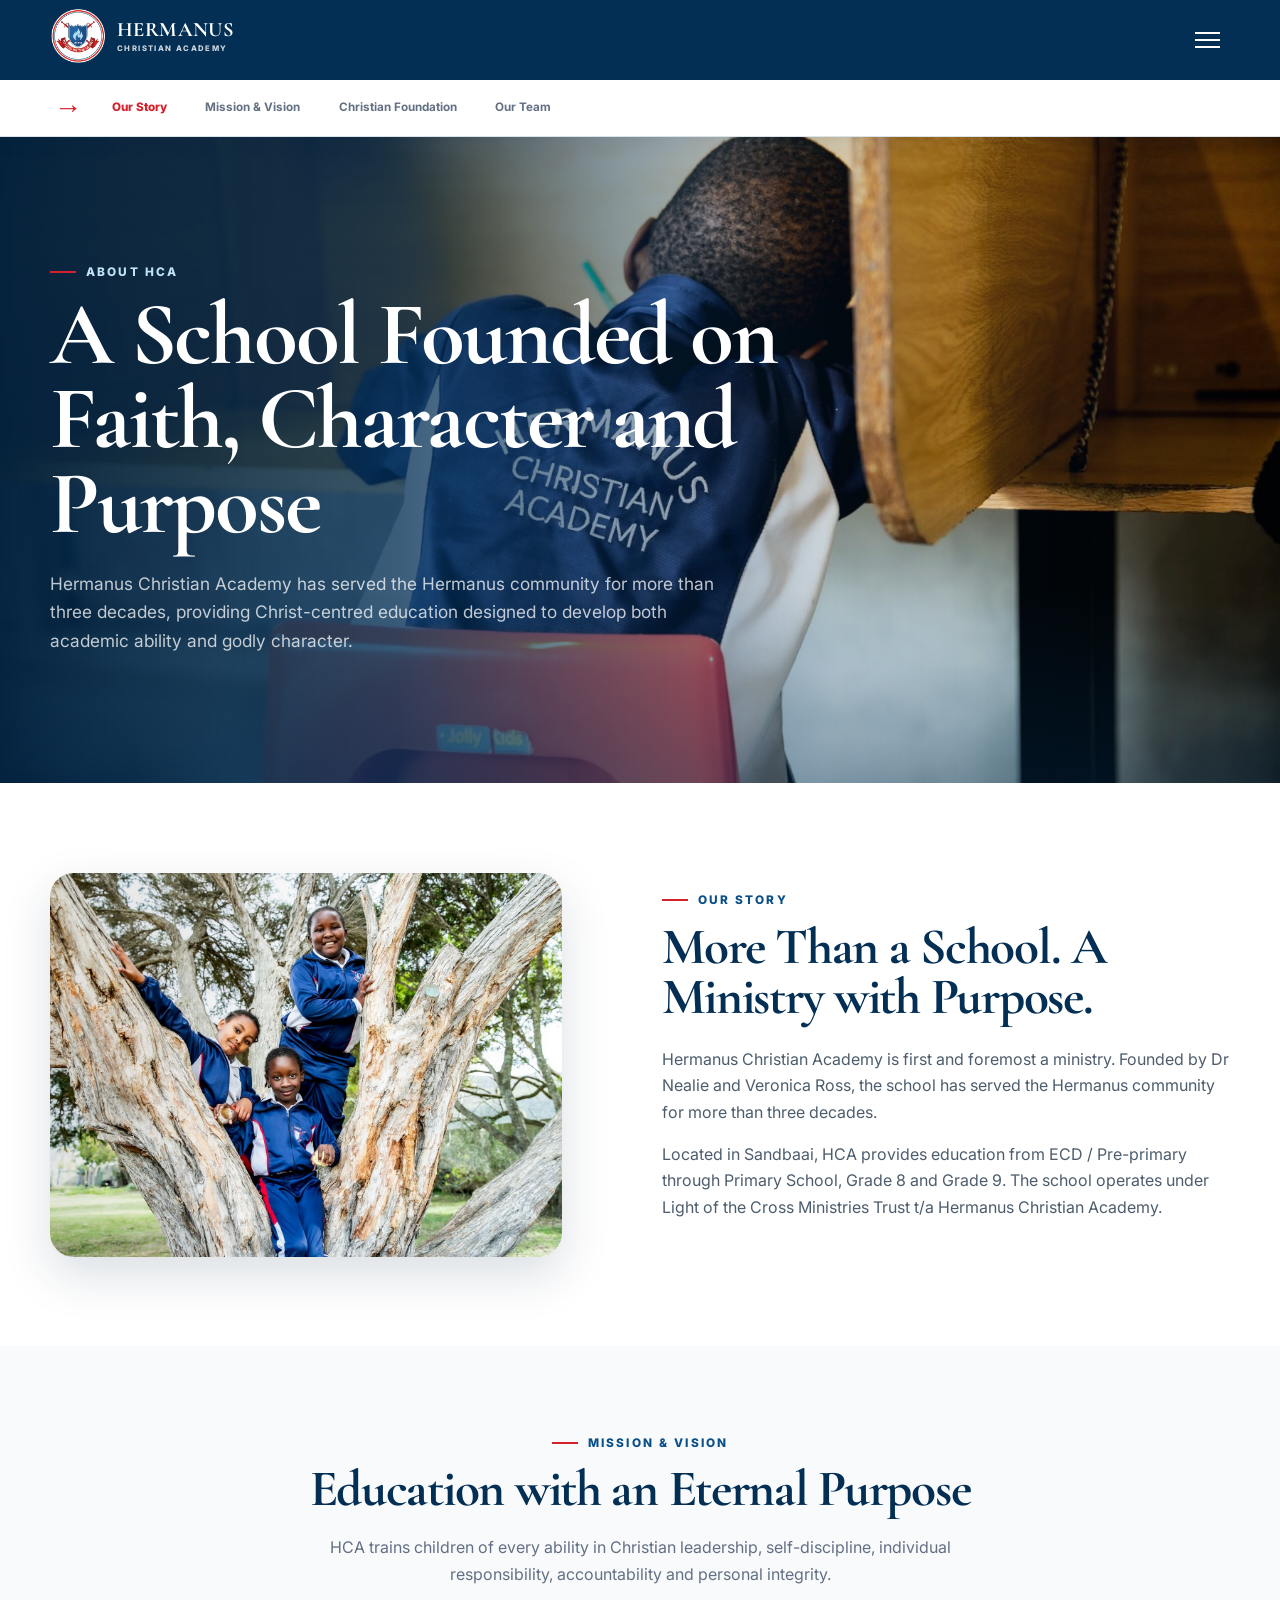
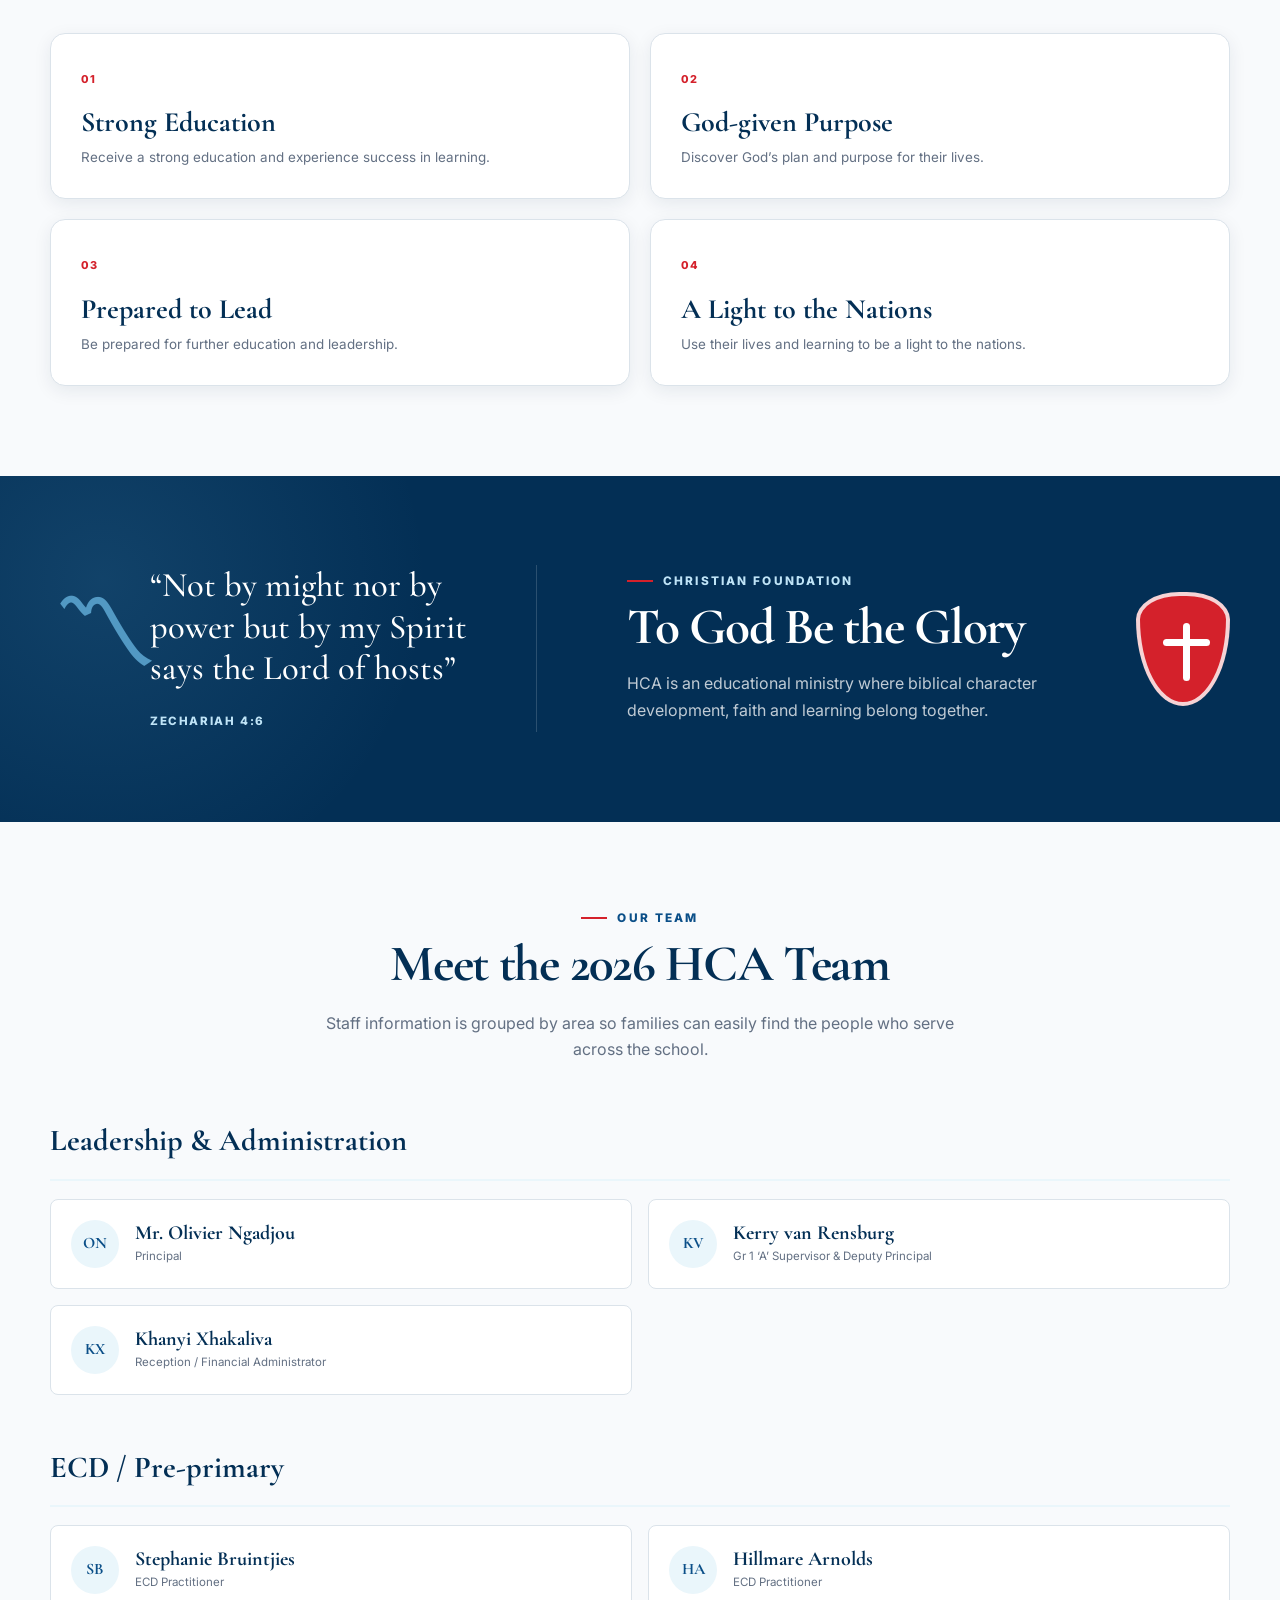
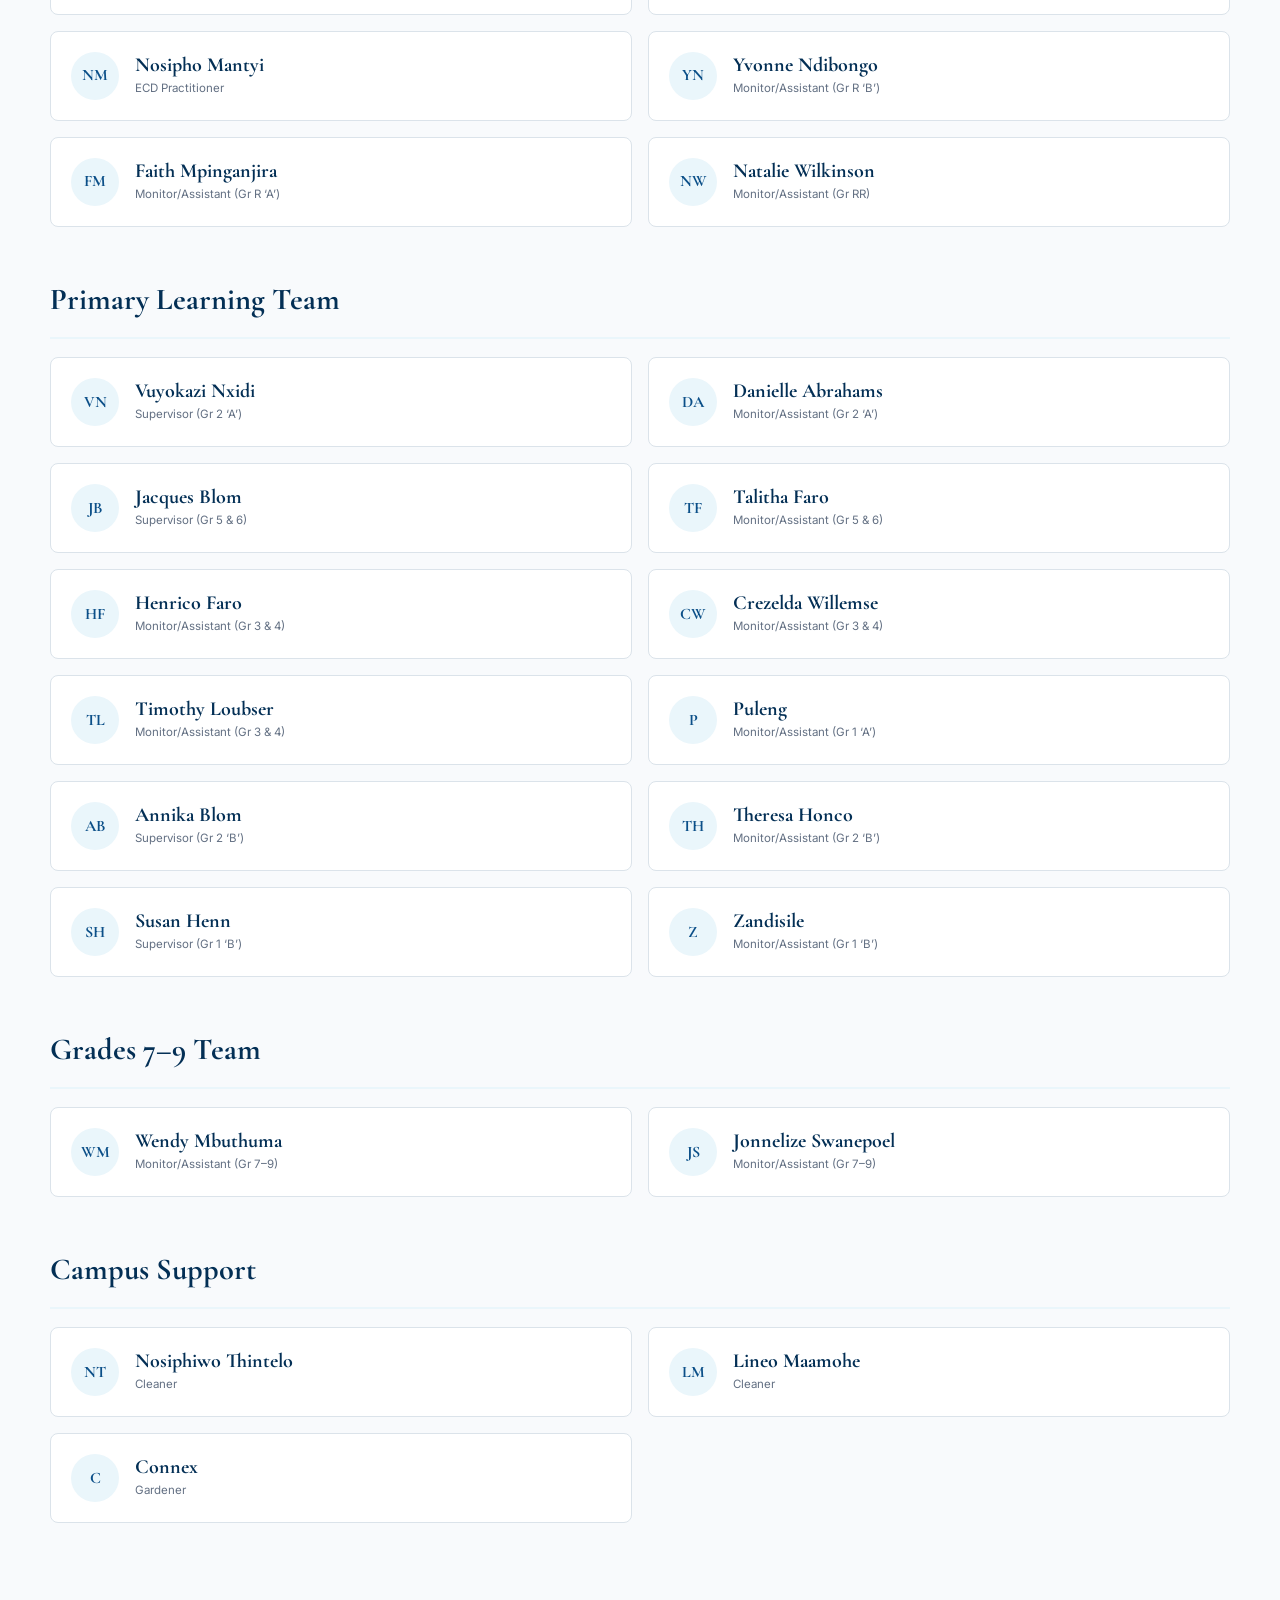
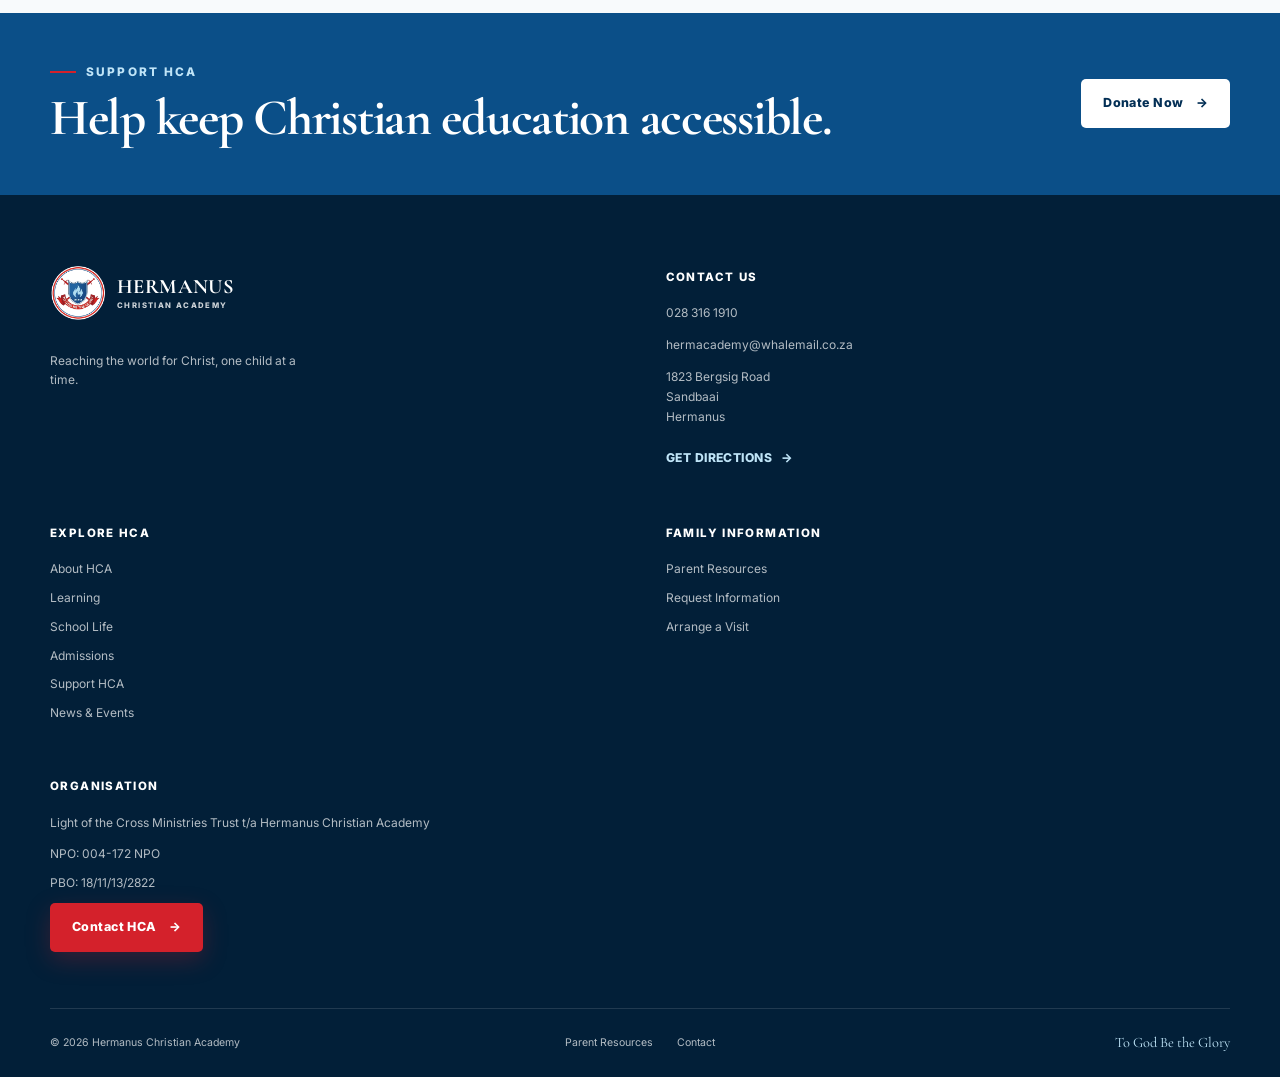
==== commit 12e5b744: "Unify internal page hero styling" ====
--- a/about.html
+++ b/about.html
@@ -5,9 +5,9 @@
   <meta name="viewport" content="width=device-width, initial-scale=1">
   <title>About HCA | Hermanus Christian Academy</title>
   <meta name="description" content="Discover the story, mission, Christian foundation and 2026 team of Hermanus Christian Academy in Sandbaai.">
-  <link rel="stylesheet" href="css/styles.css?v=20260908b">
-  <script defer src="js/hca-content.js?v=20260908b"></script>
-  <script defer src="js/site.js?v=20260908b"></script>
+  <link rel="stylesheet" href="css/styles.css?v=20260908c">
+  <script defer src="js/hca-content.js?v=20260908c"></script>
+  <script defer src="js/site.js?v=20260908c"></script>
 </head>
 <body data-page="about">
   <a class="skip-link" href="#main-content">Skip to main content</a>
--- a/css/styles.css
+++ b/css/styles.css
@@ -1494,7 +1494,7 @@
 
 .inner-hero__grid {
   display: grid;
-  grid-template-columns: 1fr auto;
+  grid-template-columns: minmax(0, 1fr);
   align-items: center;
   gap: 40px;
 }
@@ -1514,11 +1514,6 @@
   margin: 0;
   color: rgba(255, 255, 255, 0.75);
   font-size: 1.08rem;
-}
-
-.inner-hero__mark {
-  color: rgba(255, 255, 255, 0.1);
-  font-size: clamp(9rem, 20vw, 16rem);
 }
 
 .inner-content {
@@ -1603,7 +1598,9 @@
   content: "";
   position: absolute;
   inset: 0;
-  background: linear-gradient(90deg, rgba(2, 31, 56, 0.98) 0%, rgba(3, 47, 85, 0.88) 45%, rgba(3, 47, 85, 0.38) 100%);
+  background:
+    linear-gradient(90deg, rgba(2, 34, 63, 0.96) 0%, rgba(3, 47, 85, 0.78) 31%, rgba(3, 47, 85, 0.18) 65%, rgba(3, 47, 85, 0.02) 100%),
+    linear-gradient(0deg, rgba(3, 47, 85, 0.32), transparent 30%);
 }
 
 .inner-hero__image {
@@ -2649,8 +2646,14 @@
     background-image:
       linear-gradient(90deg, rgba(2, 34, 63, 0.94), rgba(3, 47, 85, 0.5)),
       linear-gradient(0deg, rgba(3, 47, 85, 0.35), transparent 30%),
-      url("../assets/images/HCA-HERO-students-02.jpg");
+      url("../assets/images/photos/HOME-HERO.jpg");
     background-position: center, center, 57% center;
+  }
+
+  .inner-hero::after {
+    background:
+      linear-gradient(90deg, rgba(2, 34, 63, 0.94), rgba(3, 47, 85, 0.5)),
+      linear-gradient(0deg, rgba(3, 47, 85, 0.35), transparent 30%);
   }
 
   .split-layout,
@@ -2749,8 +2752,12 @@
   .hero__image {
     background-image:
       linear-gradient(0deg, rgba(2, 34, 63, 0.99) 0%, rgba(3, 47, 85, 0.8) 47%, rgba(3, 47, 85, 0.18) 90%),
-      url("../assets/images/HCA-HERO-students-02.jpg");
+      url("../assets/images/photos/HOME-HERO.jpg");
     background-position: center, 62% center;
+  }
+
+  .inner-hero::after {
+    background: linear-gradient(0deg, rgba(2, 34, 63, 0.99) 0%, rgba(3, 47, 85, 0.8) 47%, rgba(3, 47, 85, 0.18) 90%);
   }
 
   .hero__inner {
@@ -2886,10 +2893,6 @@
 
   .inner-hero__grid {
     grid-template-columns: 1fr;
-  }
-
-  .inner-hero__mark {
-    display: none;
   }
 
   .inner-content__cards {
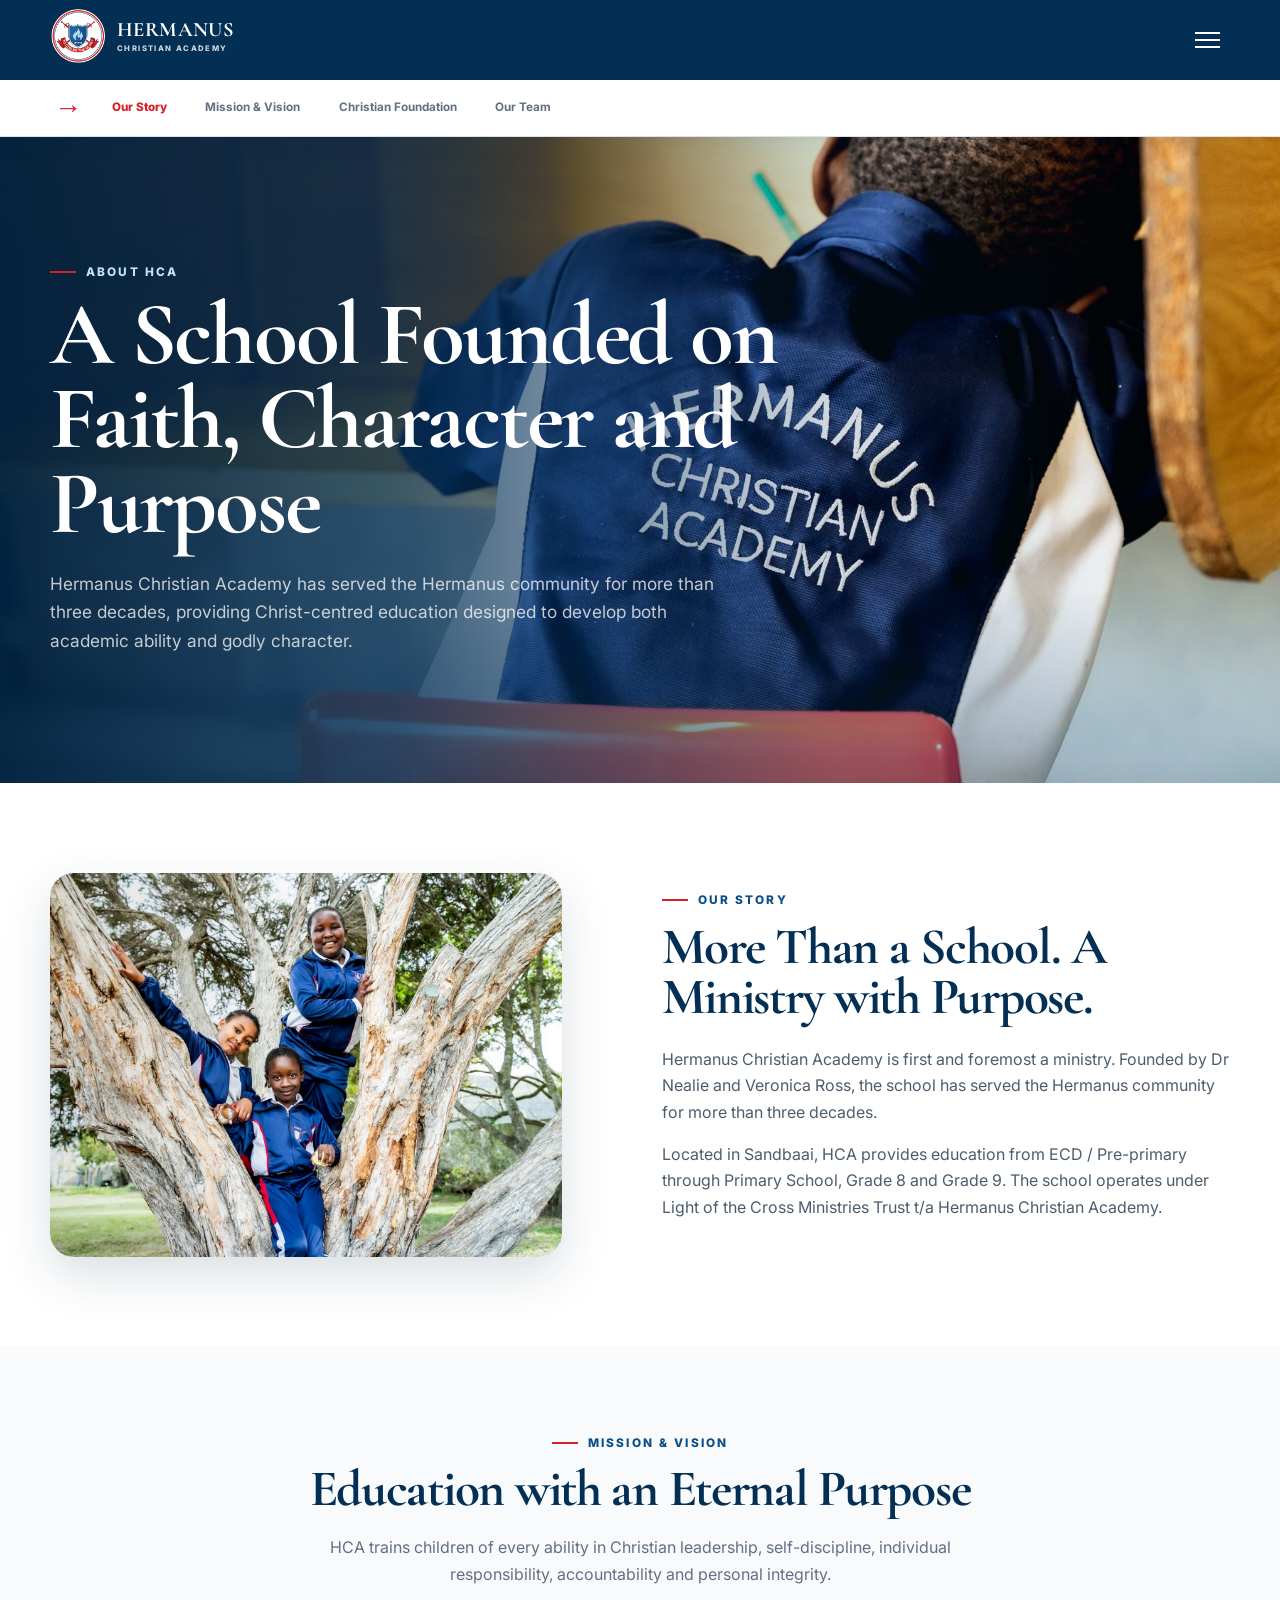
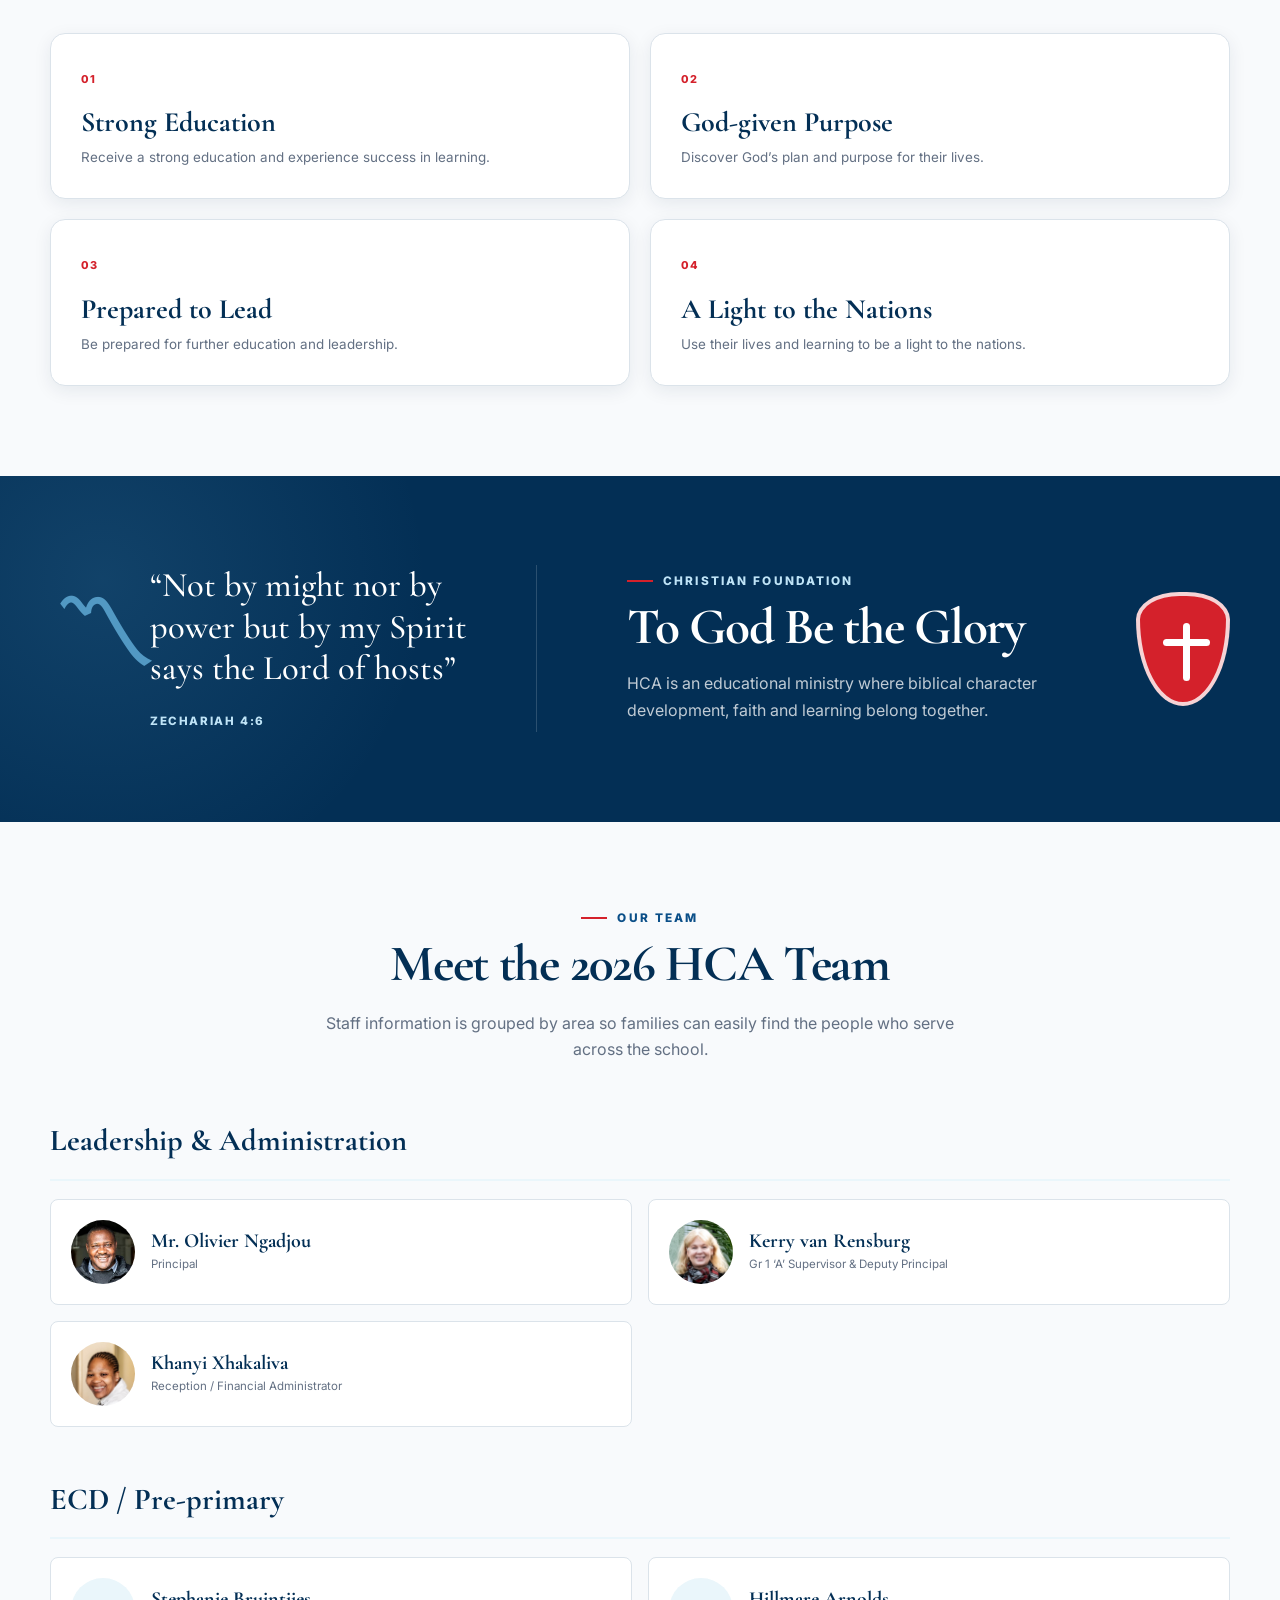
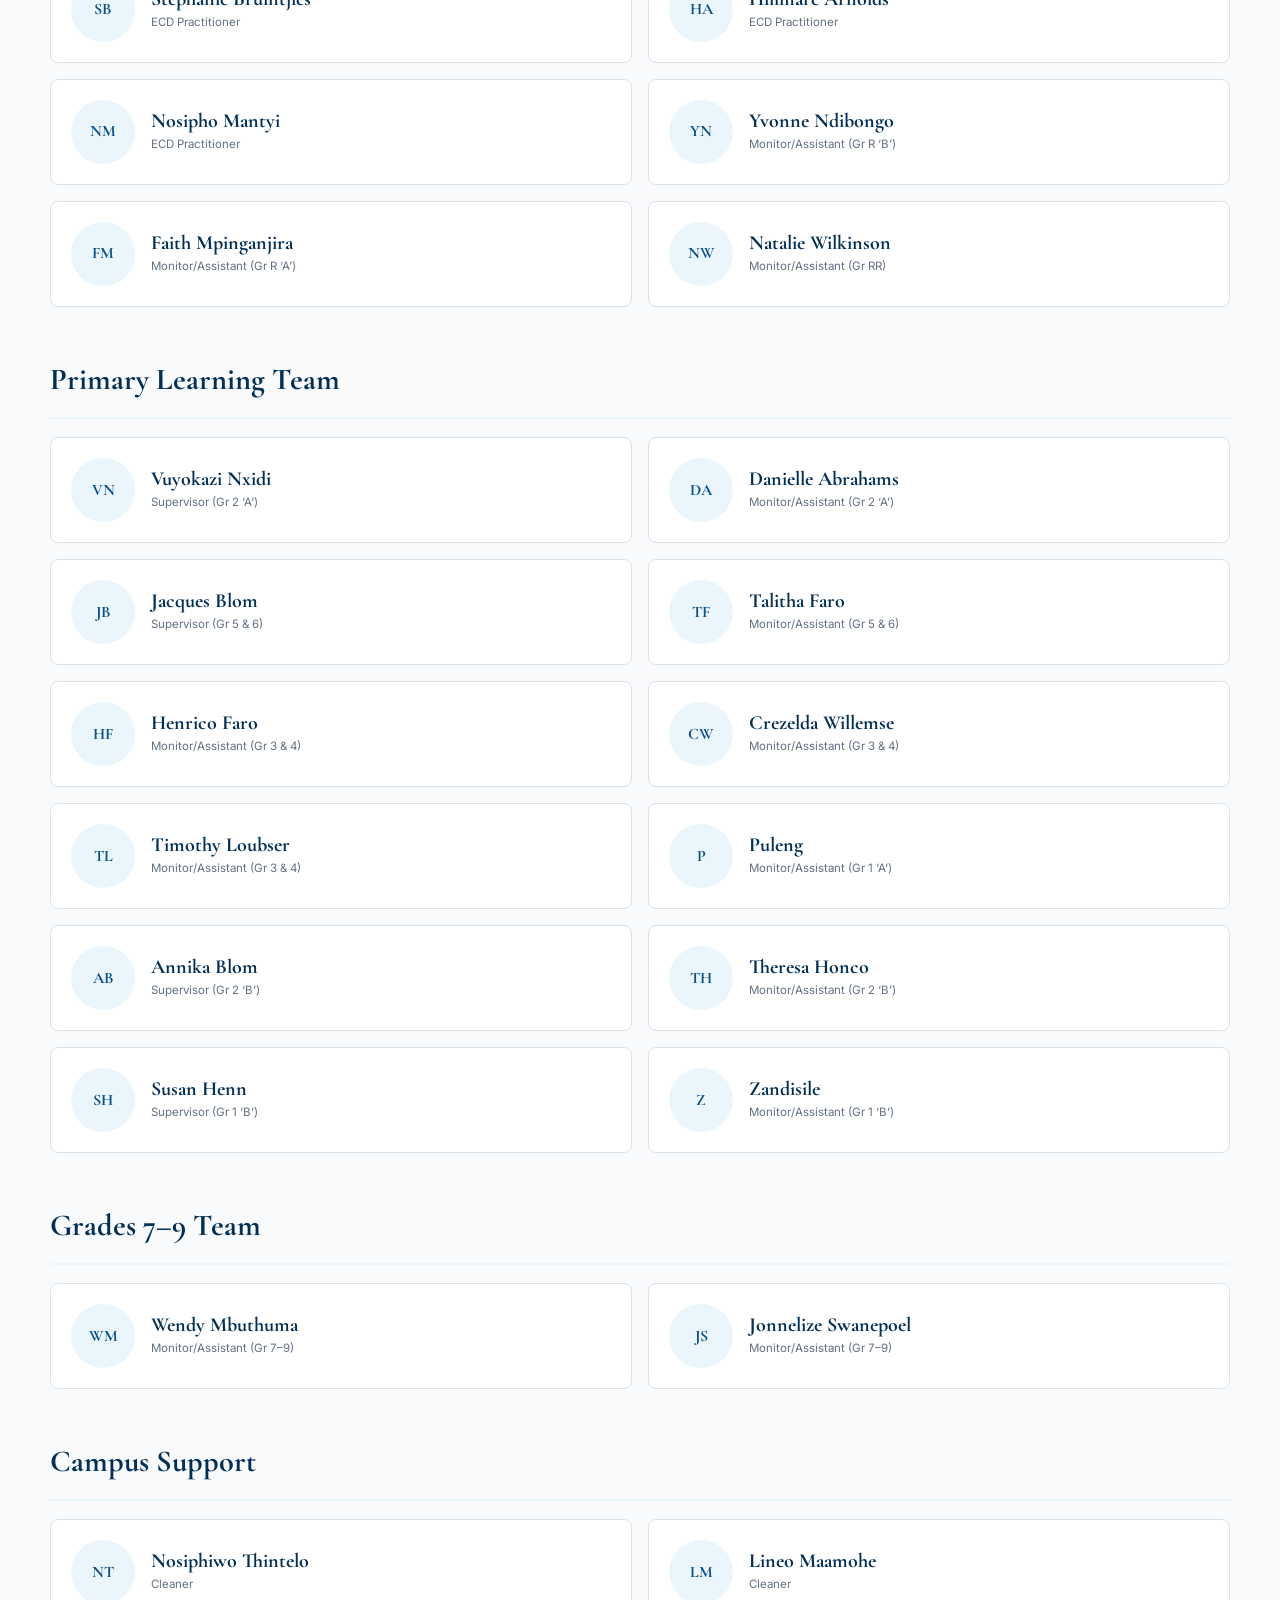
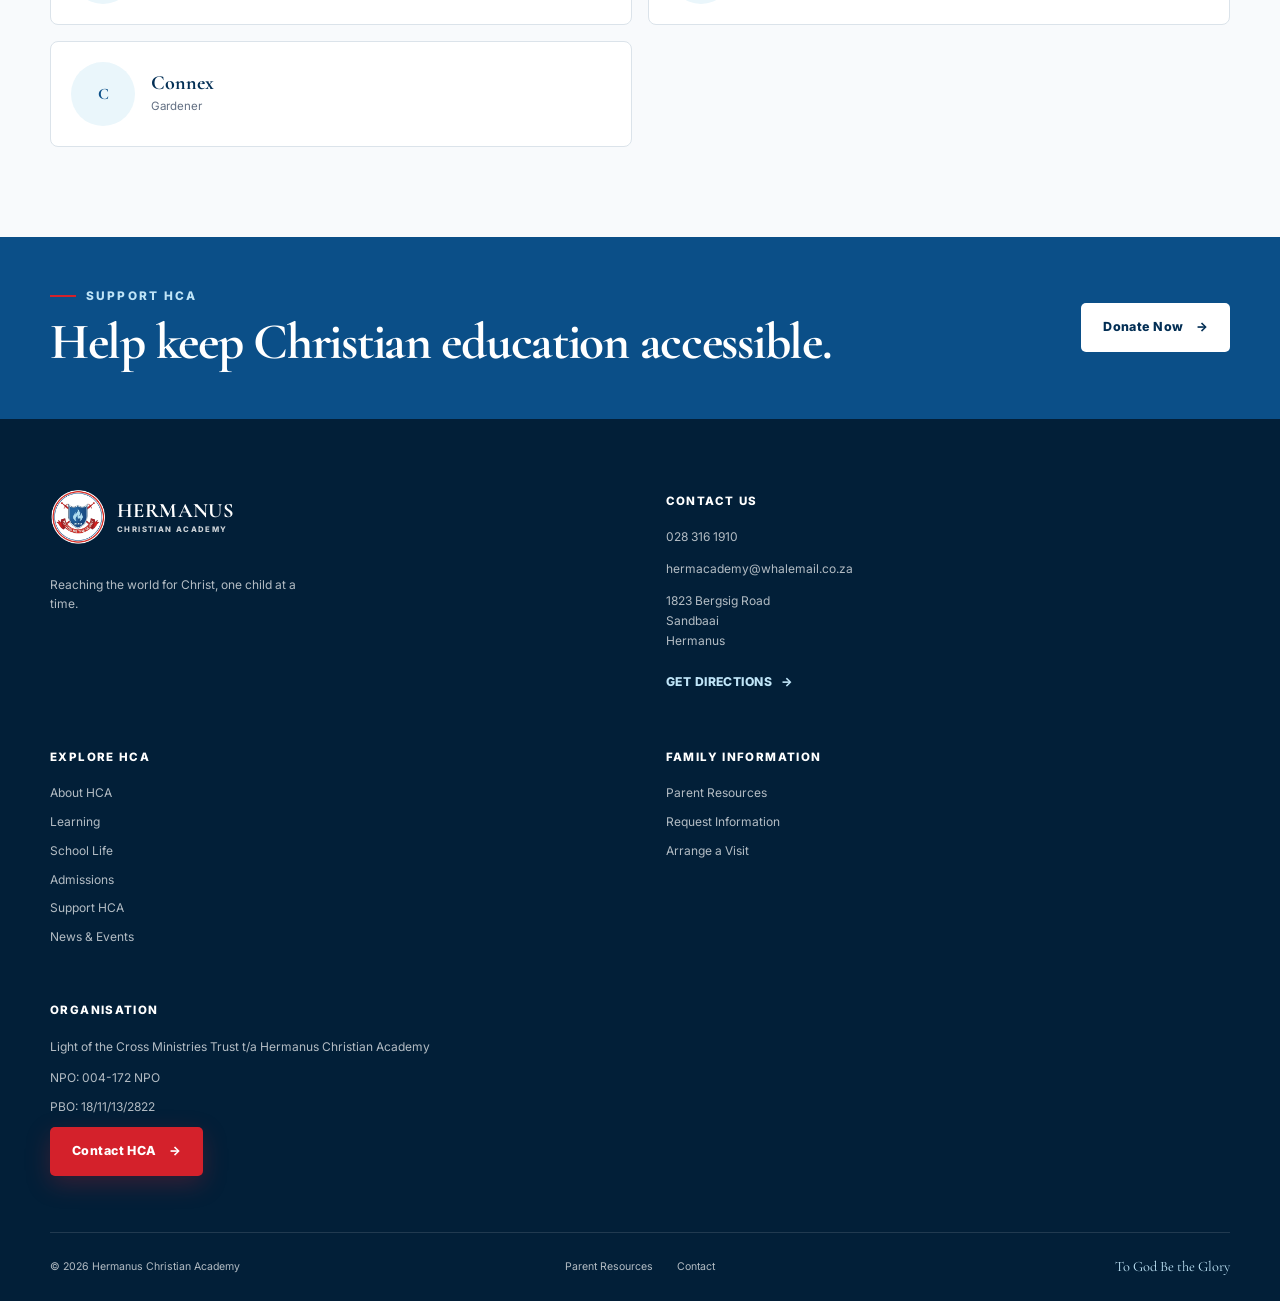
==== commit 4ed90b99: "Update school imagery and navigation" ====
--- a/about.html
+++ b/about.html
@@ -5,9 +5,9 @@
   <meta name="viewport" content="width=device-width, initial-scale=1">
   <title>About HCA | Hermanus Christian Academy</title>
   <meta name="description" content="Discover the story, mission, Christian foundation and 2026 team of Hermanus Christian Academy in Sandbaai.">
-  <link rel="stylesheet" href="css/styles.css?v=20260908c">
-  <script defer src="js/hca-content.js?v=20260908c"></script>
-  <script defer src="js/site.js?v=20260908c"></script>
+  <link rel="stylesheet" href="css/styles.css?v=20260909c">
+  <script defer src="js/hca-content.js?v=20260909d"></script>
+  <script defer src="js/site.js?v=20260909g"></script>
 </head>
 <body data-page="about">
   <a class="skip-link" href="#main-content">Skip to main content</a>
--- a/css/styles.css
+++ b/css/styles.css
@@ -1942,15 +1942,24 @@
 
 .staff-card__initials {
   display: grid;
-  width: 48px;
-  height: 48px;
-  flex: 0 0 48px;
+  width: 64px;
+  height: 64px;
+  flex: 0 0 64px;
   place-items: center;
   color: var(--color-primary);
   background: var(--color-secondary-light);
   border-radius: 50%;
   font-family: var(--font-heading);
   font-weight: 700;
+}
+
+.staff-card__portrait {
+  width: 64px;
+  height: 64px;
+  flex: 0 0 64px;
+  border-radius: 50%;
+  object-fit: cover;
+  object-position: center;
 }
 
 .staff-card h4 {
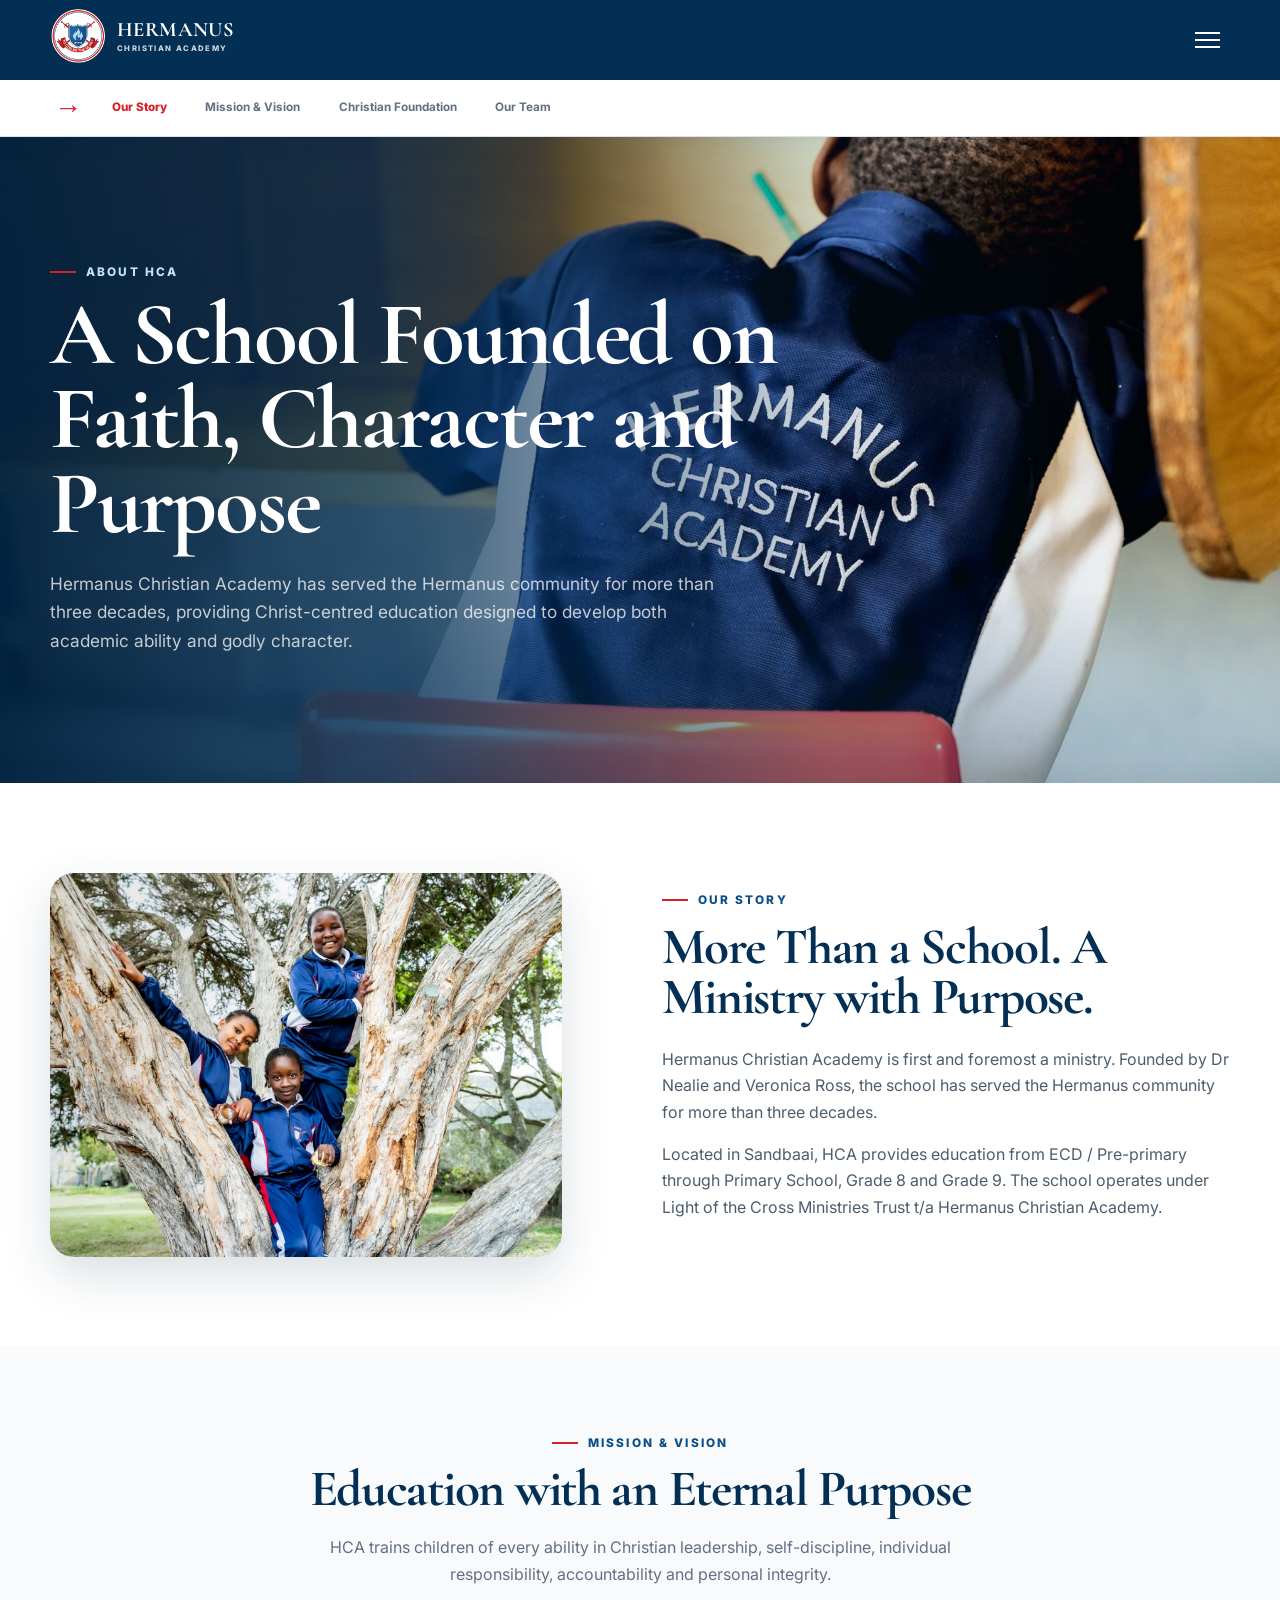
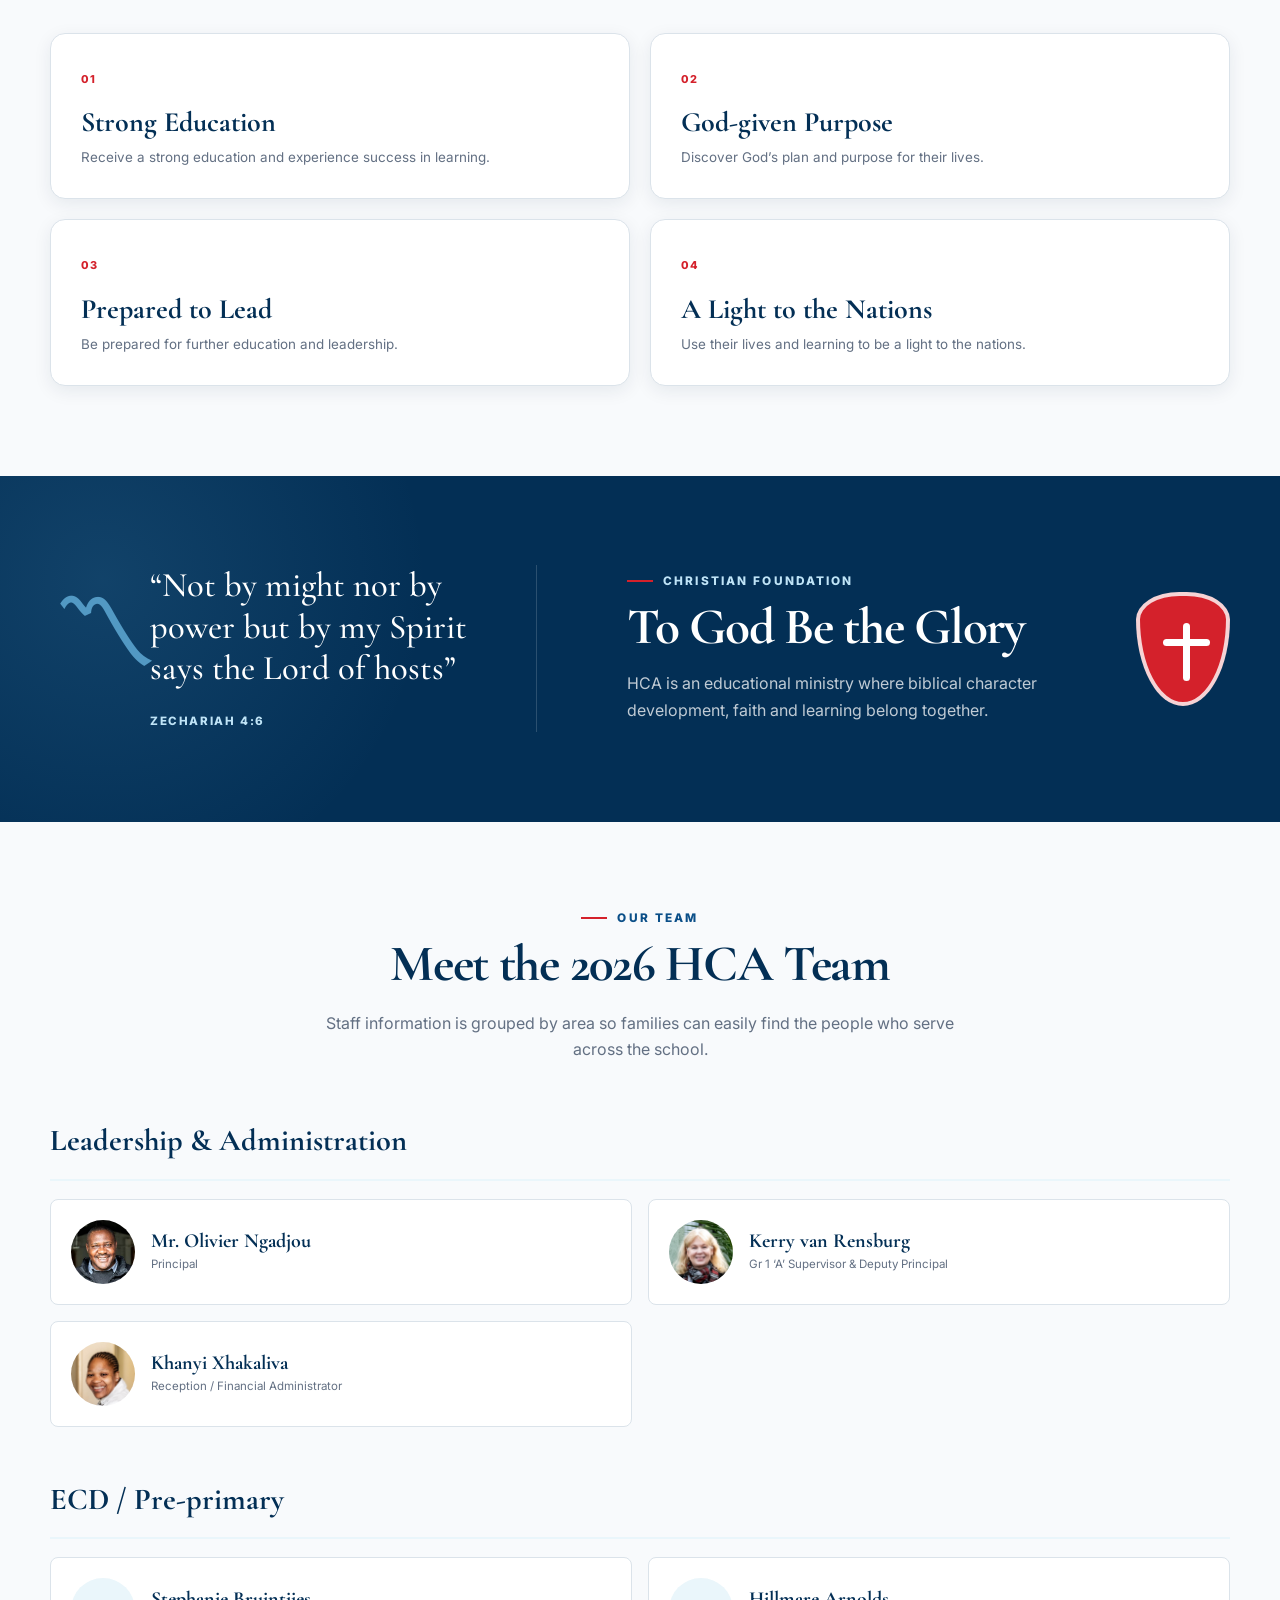
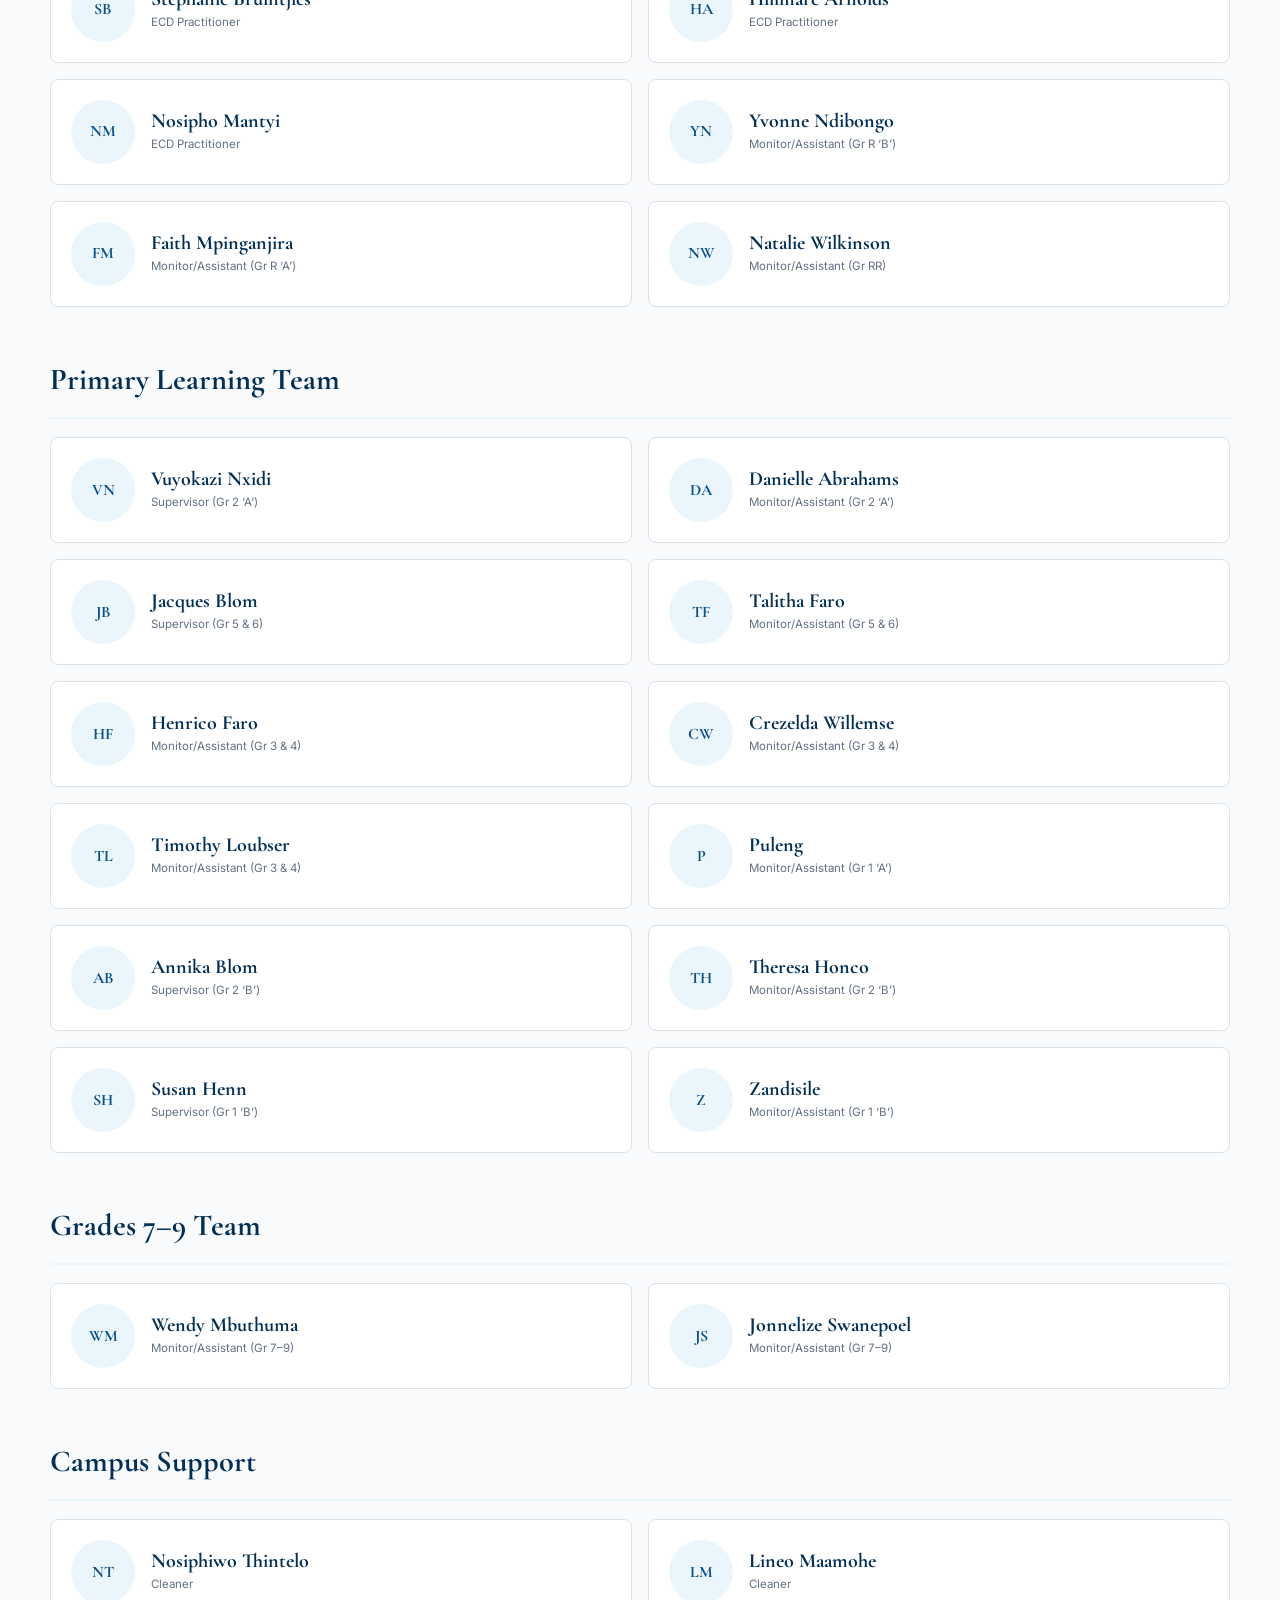
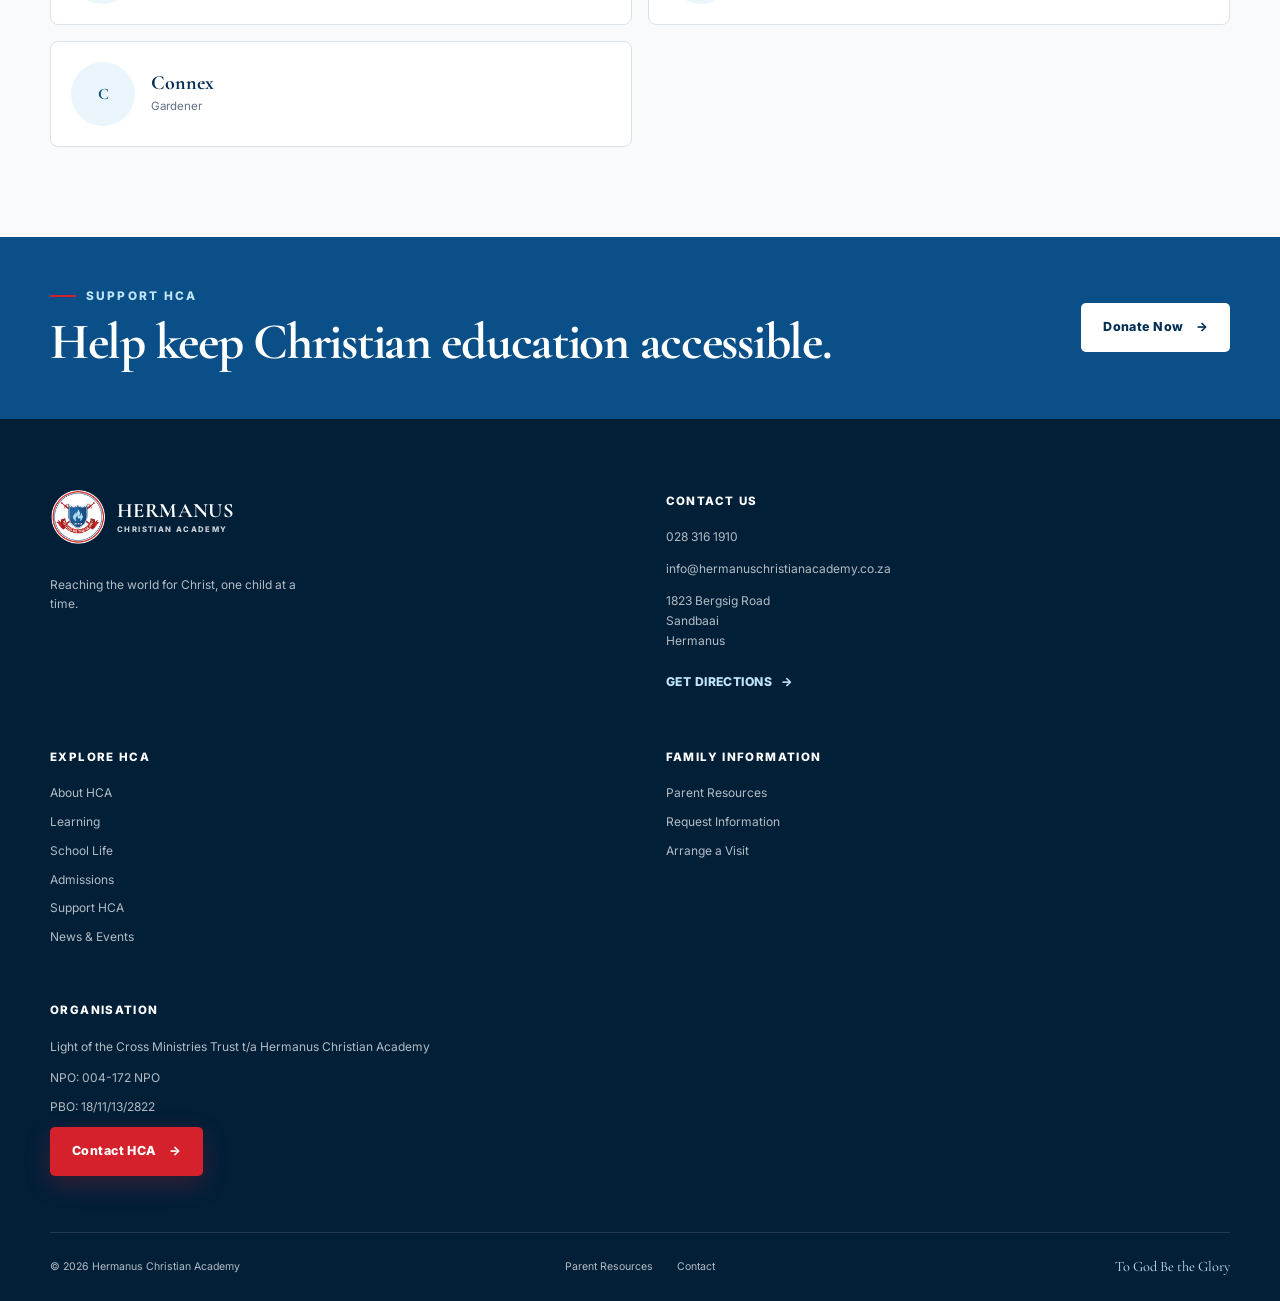
==== commit 7984fd2d: "Add analytics and 2026 application form" ====
--- a/about.html
+++ b/about.html
@@ -3,6 +3,15 @@
 <head>
   <meta charset="utf-8">
   <meta name="viewport" content="width=device-width, initial-scale=1">
+  <!-- Google tag (gtag.js) -->
+  <script async src="https://www.googletagmanager.com/gtag/js?id=G-VX5FZVVVYF"></script>
+  <script>
+    window.dataLayer = window.dataLayer || [];
+    function gtag(){dataLayer.push(arguments);}
+    gtag('js', new Date());
+
+    gtag('config', 'G-VX5FZVVVYF');
+  </script>
   <title>About HCA | Hermanus Christian Academy</title>
   <meta name="description" content="Discover the story, mission, Christian foundation and 2026 team of Hermanus Christian Academy in Sandbaai.">
   <link rel="stylesheet" href="css/styles.css?v=20260909c">
--- a/css/styles.css
+++ b/css/styles.css
@@ -2365,6 +2365,10 @@
   margin-block-start: 28px;
 }
 
+.application-download-action {
+  margin-block-start: 14px;
+}
+
 .form-panel {
   padding: clamp(28px, 4vw, 42px);
   background: var(--color-off-white);
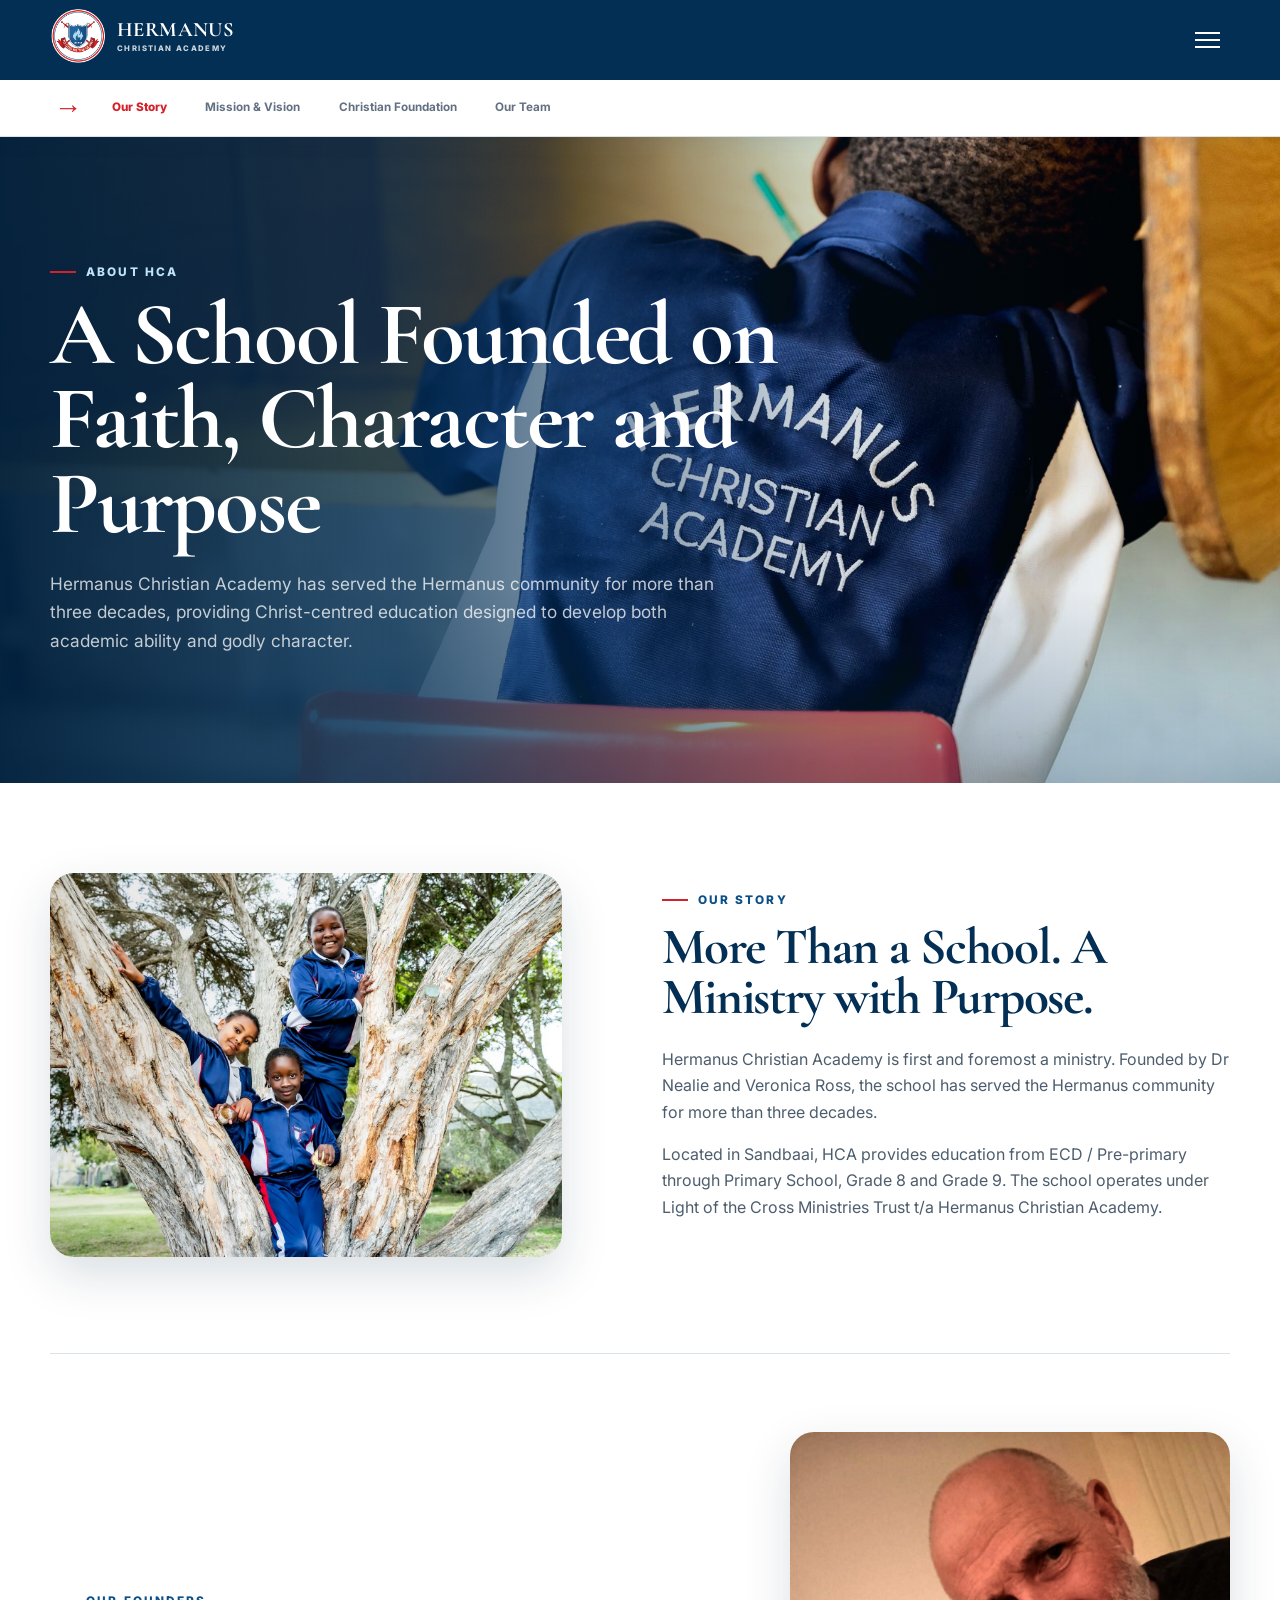
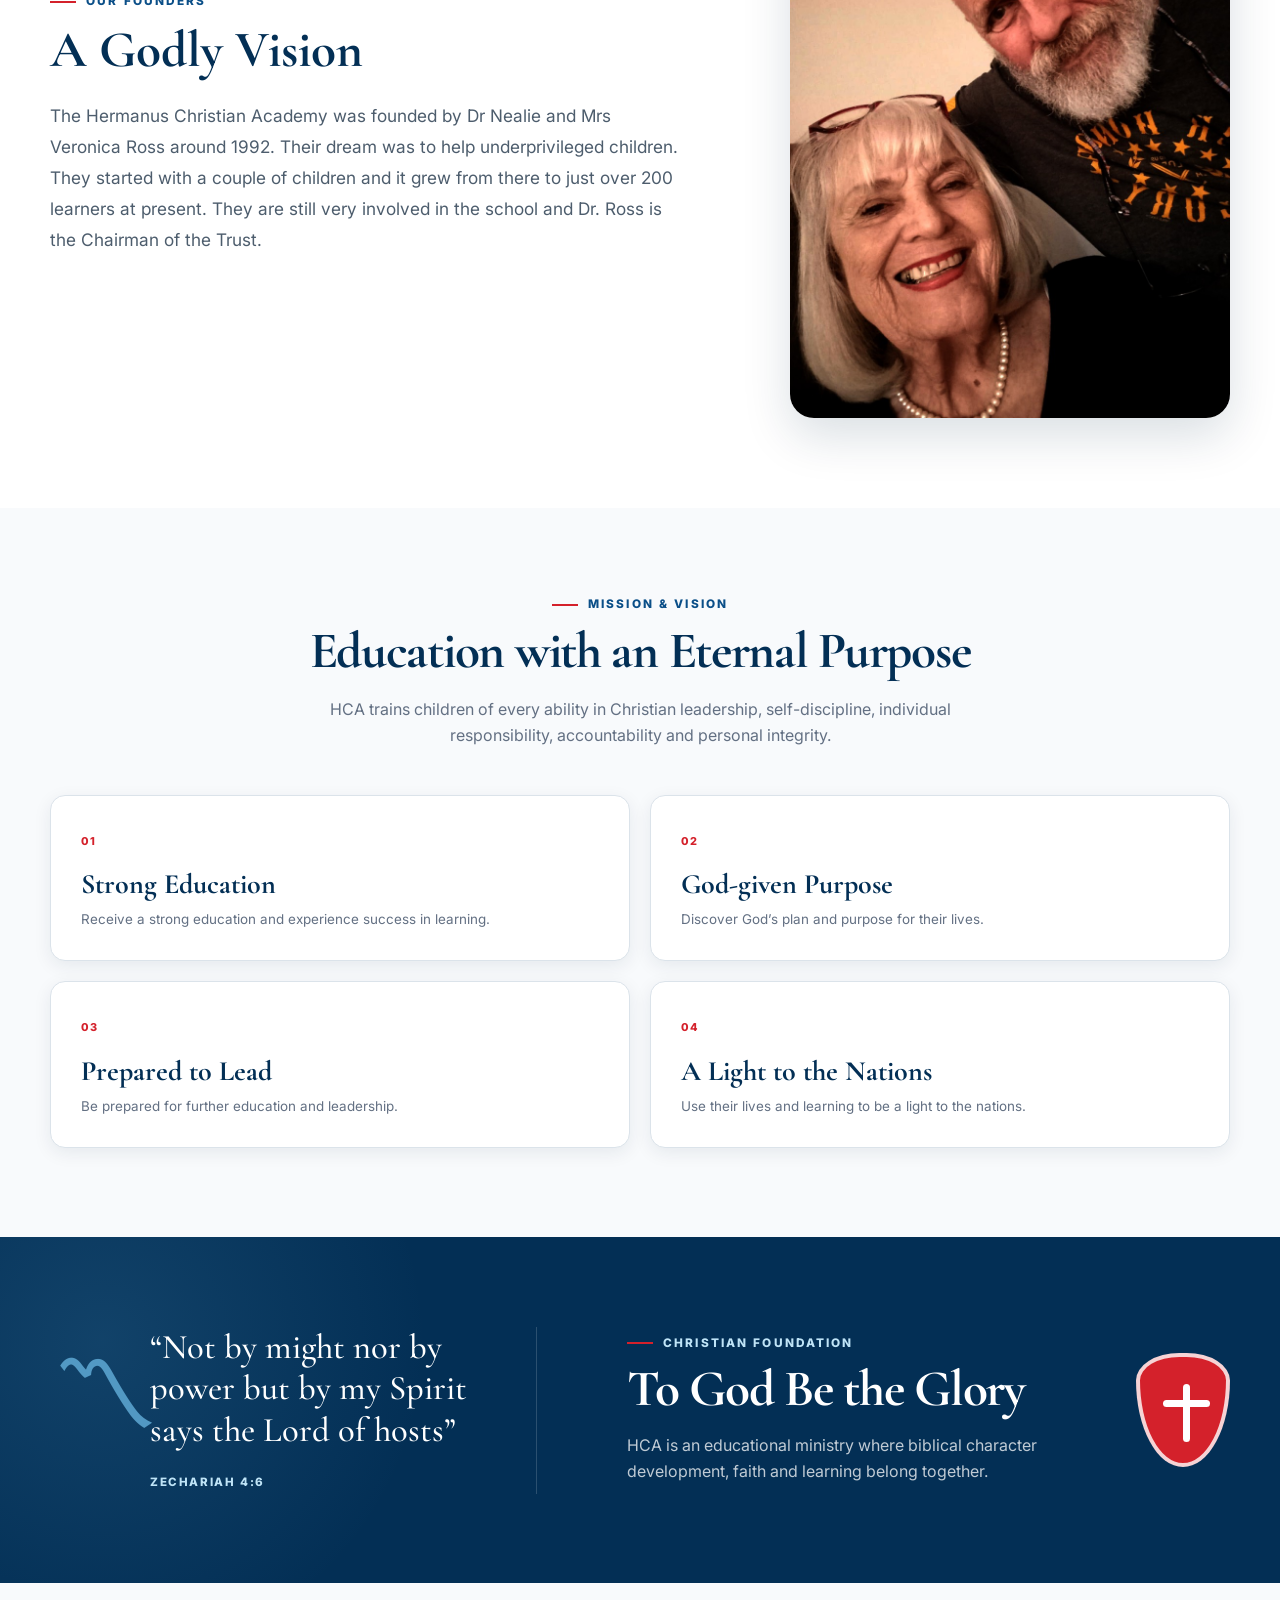
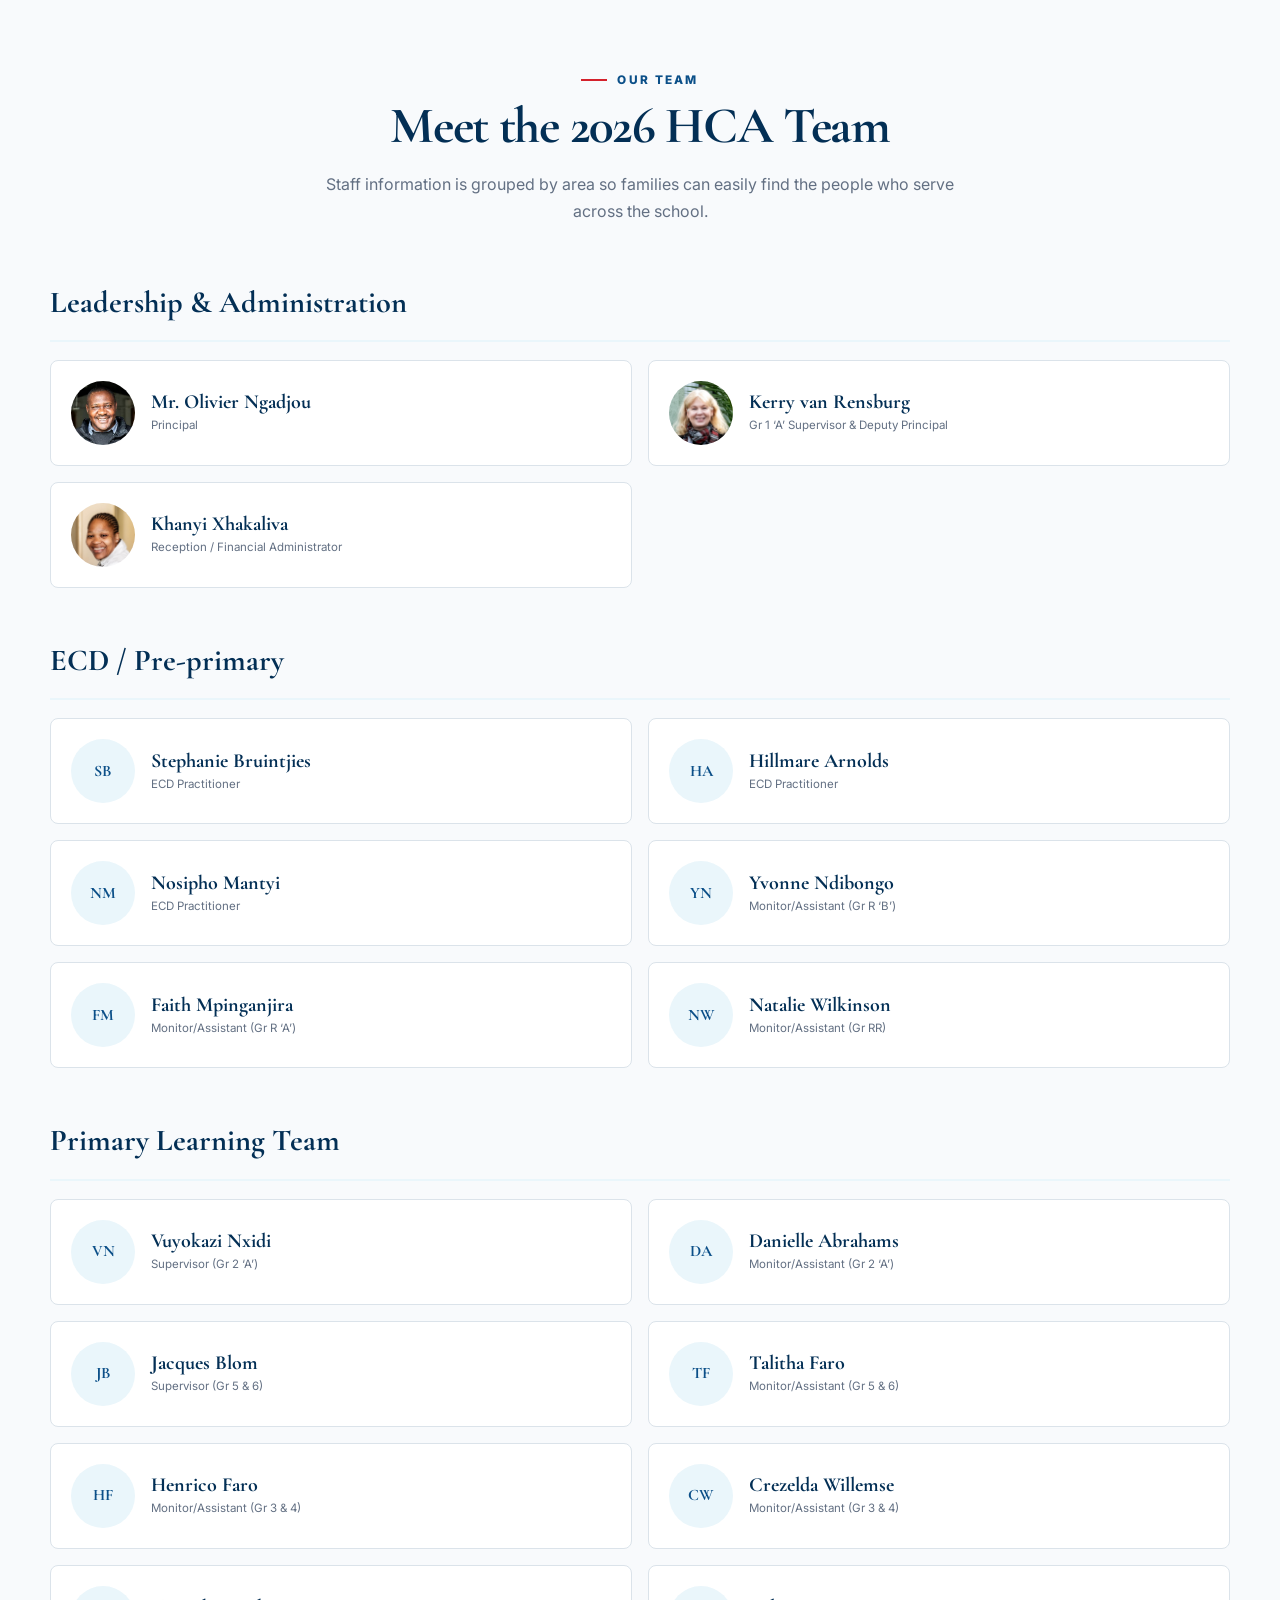
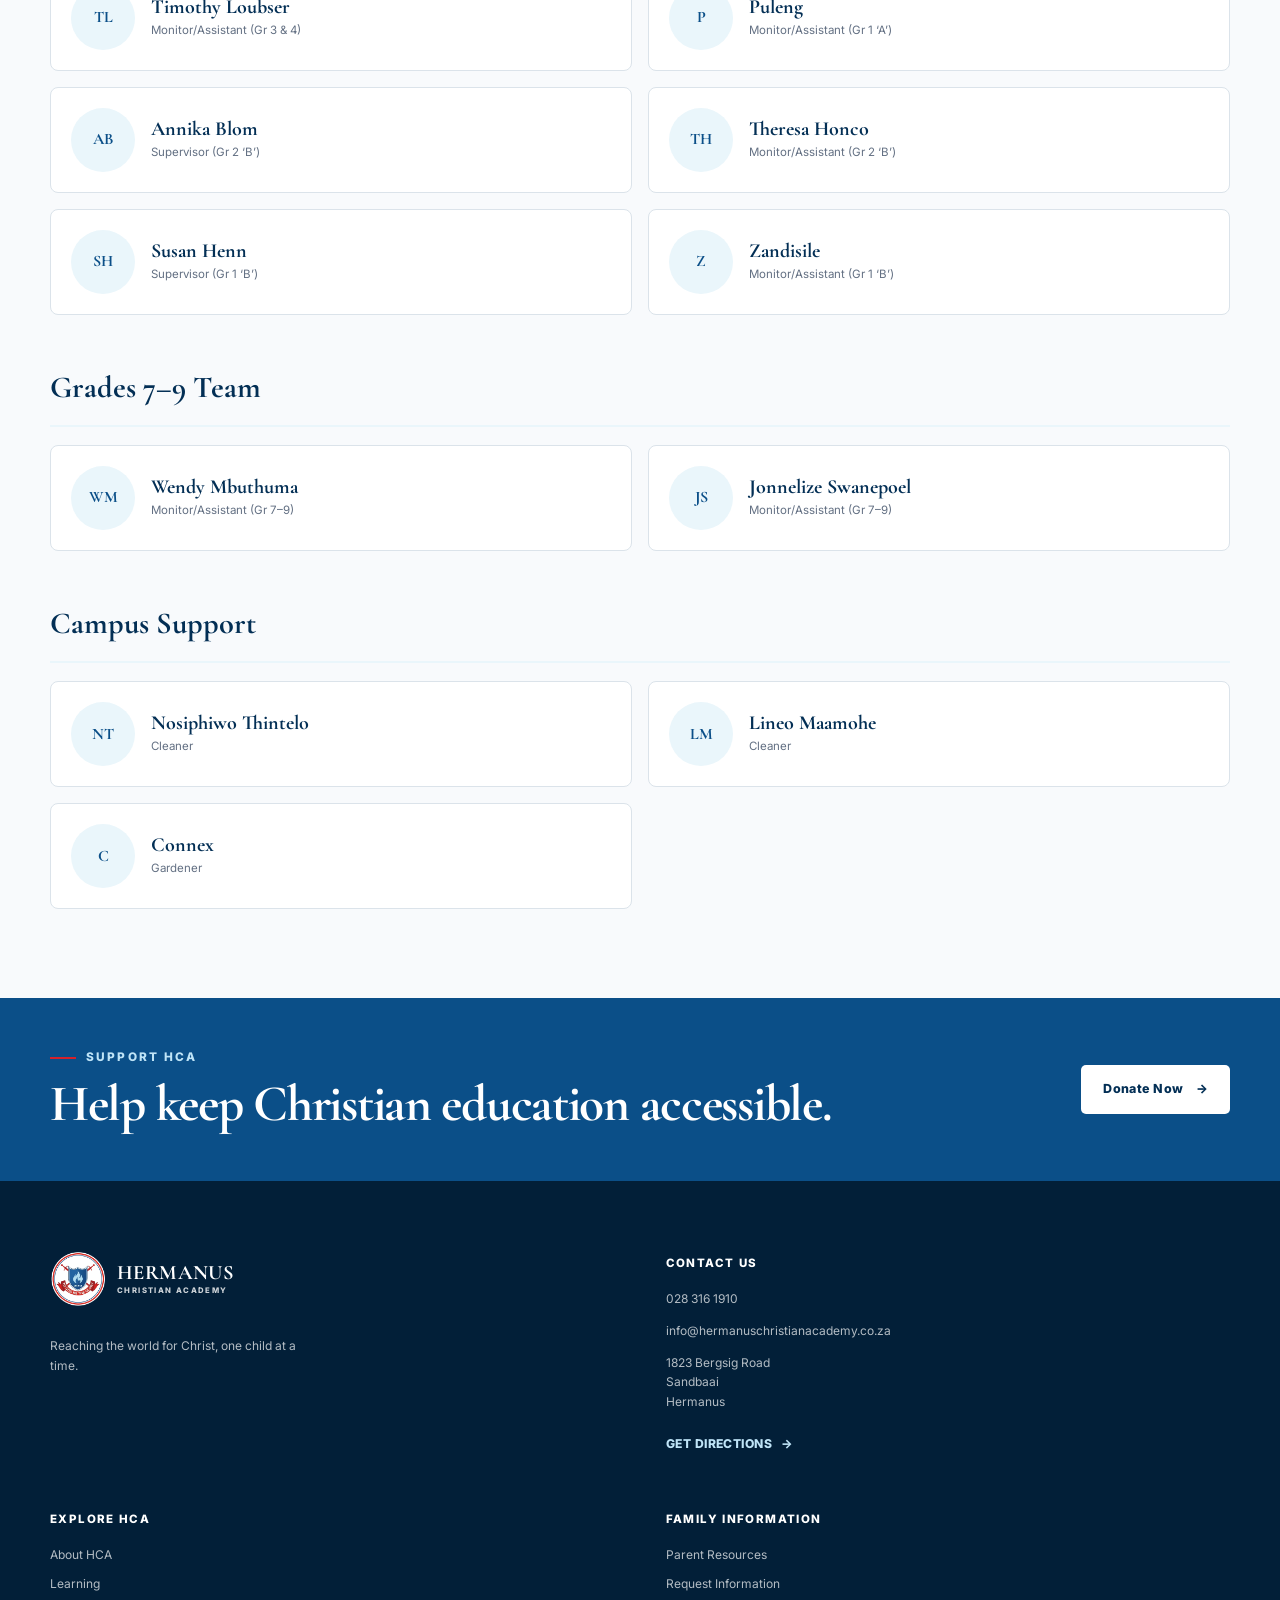
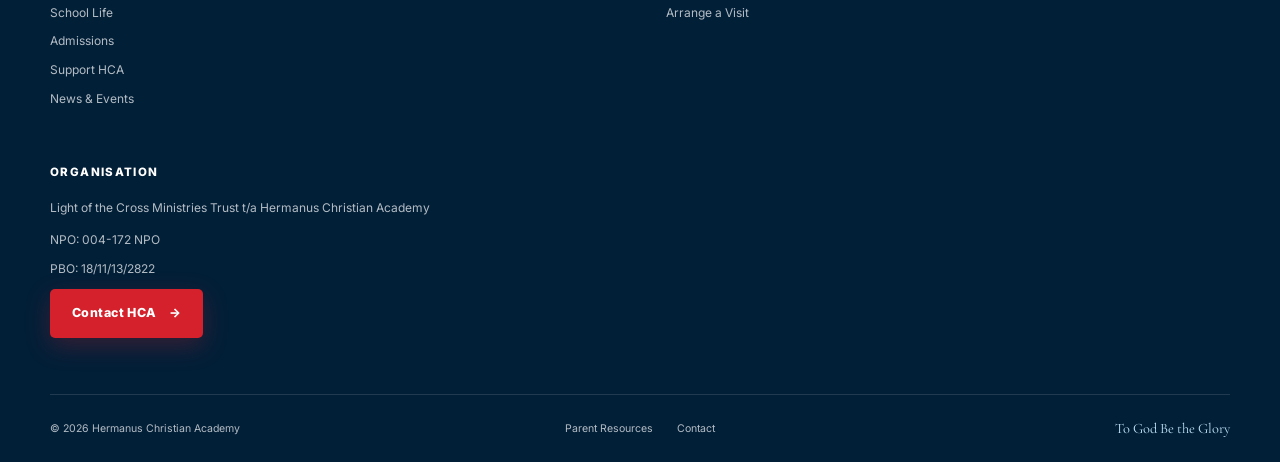
==== commit be2daa89: "Add founders vision to About page" ====
--- a/about.html
+++ b/about.html
@@ -14,9 +14,9 @@
   </script>
   <title>About HCA | Hermanus Christian Academy</title>
   <meta name="description" content="Discover the story, mission, Christian foundation and 2026 team of Hermanus Christian Academy in Sandbaai.">
-  <link rel="stylesheet" href="css/styles.css?v=20260909c">
+  <link rel="stylesheet" href="css/styles.css?v=20260914a">
   <script defer src="js/hca-content.js?v=20260909d"></script>
-  <script defer src="js/site.js?v=20260909g"></script>
+  <script defer src="js/site.js?v=20260914d"></script>
 </head>
 <body data-page="about">
   <a class="skip-link" href="#main-content">Skip to main content</a>
--- a/css/styles.css
+++ b/css/styles.css
@@ -1902,6 +1902,50 @@
   color: #4d5d6d;
 }
 
+.founders-vision {
+  display: grid;
+  grid-template-columns: minmax(0, 1fr) minmax(280px, 0.72fr);
+  align-items: center;
+  gap: clamp(42px, 7vw, 88px);
+  margin-block-start: clamp(58px, 8vw, 96px);
+  padding-block-start: clamp(50px, 7vw, 78px);
+  border-block-start: 1px solid var(--color-border);
+}
+
+.founders-vision__copy {
+  max-width: 650px;
+}
+
+.founders-vision__copy h3 {
+  margin: 0 0 22px;
+  color: var(--color-primary-deep);
+  font-family: var(--font-heading);
+  font-size: clamp(2.15rem, 4vw, 3.25rem);
+  line-height: 1.08;
+}
+
+.founders-vision__copy > p:not(.eyebrow) {
+  margin: 0;
+  color: #4d5d6d;
+  font-size: clamp(1rem, 1.35vw, 1.14rem);
+  line-height: 1.8;
+}
+
+.founders-vision__media {
+  justify-self: end;
+  width: min(100%, 440px);
+  overflow: hidden;
+  aspect-ratio: 3 / 4;
+  border-radius: var(--radius-large);
+  box-shadow: var(--shadow-medium);
+}
+
+.founders-vision__media img {
+  width: 100%;
+  height: 100%;
+  object-fit: cover;
+}
+
 .staff-section {
   background: var(--color-off-white);
 }
@@ -2276,10 +2320,30 @@
   margin-block-start: 30px;
 }
 
-.donate-panel__copy .donate-panel__note {
-  margin: 18px 0 0;
-  color: rgba(255, 255, 255, 0.58);
-  font-size: 0.72rem;
+.donate-panel__banking {
+  display: grid;
+  gap: 6px;
+  margin-block-start: 24px;
+  padding: 20px 22px;
+  color: var(--color-white);
+  background: rgba(255, 255, 255, 0.1);
+  border: 1px solid rgba(255, 255, 255, 0.25);
+  border-inline-start: 5px solid var(--color-accent);
+  border-radius: var(--radius-small);
+}
+
+.donate-panel__banking p {
+  margin: 0;
+  color: inherit;
+  font-size: clamp(1.05rem, 1.6vw, 1.25rem);
+  font-weight: 800;
+  line-height: 1.3;
+}
+
+.donate-panel__banking .donate-panel__account {
+  margin-block-start: 4px;
+  font-size: clamp(1.45rem, 2.4vw, 2rem);
+  letter-spacing: 0.08em;
 }
 
 .donate-panel__details {
@@ -2674,6 +2738,7 @@
   .inner-content,
   .inner-overview__grid,
   .editorial-grid,
+  .founders-vision,
   .benefits-layout,
   .enquiry-layout,
   .donate-panel {
@@ -2682,6 +2747,11 @@
 
   .editorial-grid .feature-media {
     max-width: 680px;
+  }
+
+  .founders-vision__media {
+    justify-self: start;
+    width: min(82%, 440px);
   }
 
   .registration-panel {
@@ -2815,6 +2885,14 @@
 
   .welcome__media {
     width: calc(100% - 20px);
+  }
+
+  .founders-vision {
+    gap: 34px;
+  }
+
+  .founders-vision__media {
+    width: 100%;
   }
 
   .welcome__badge {
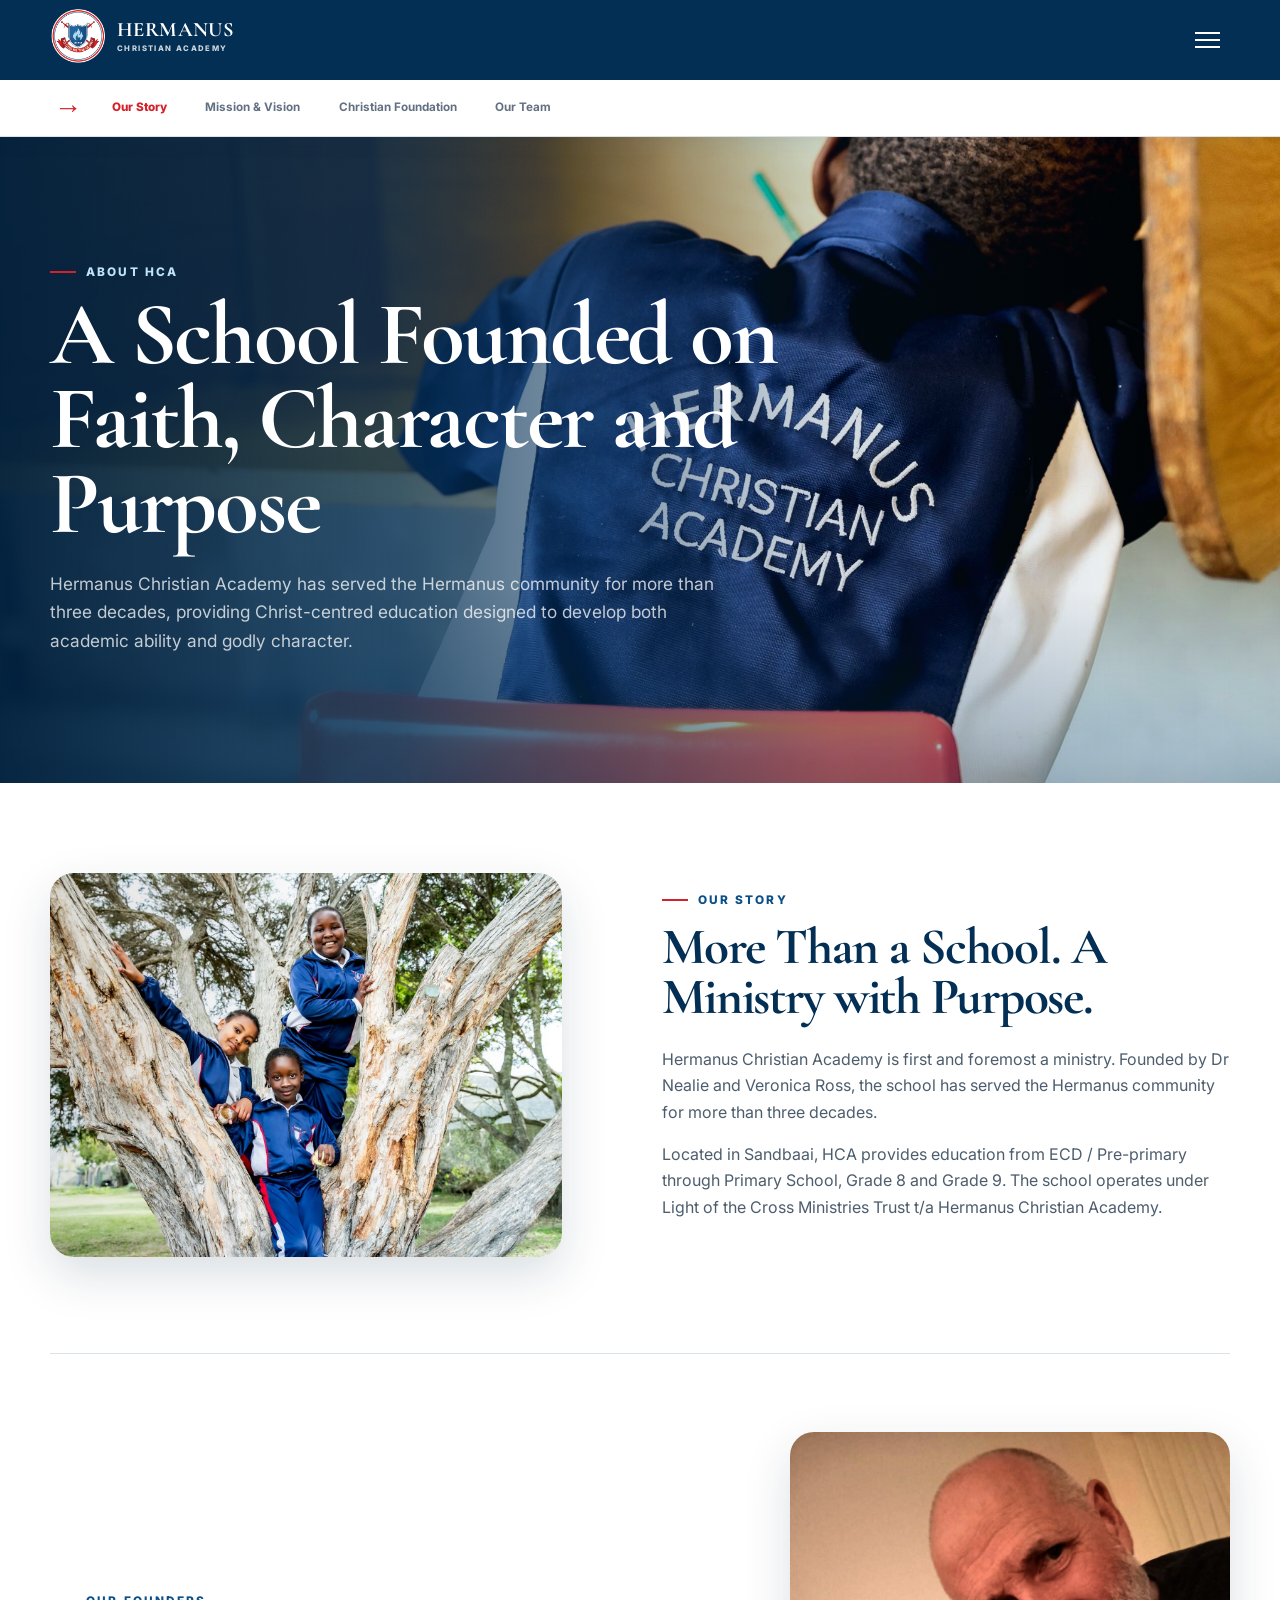
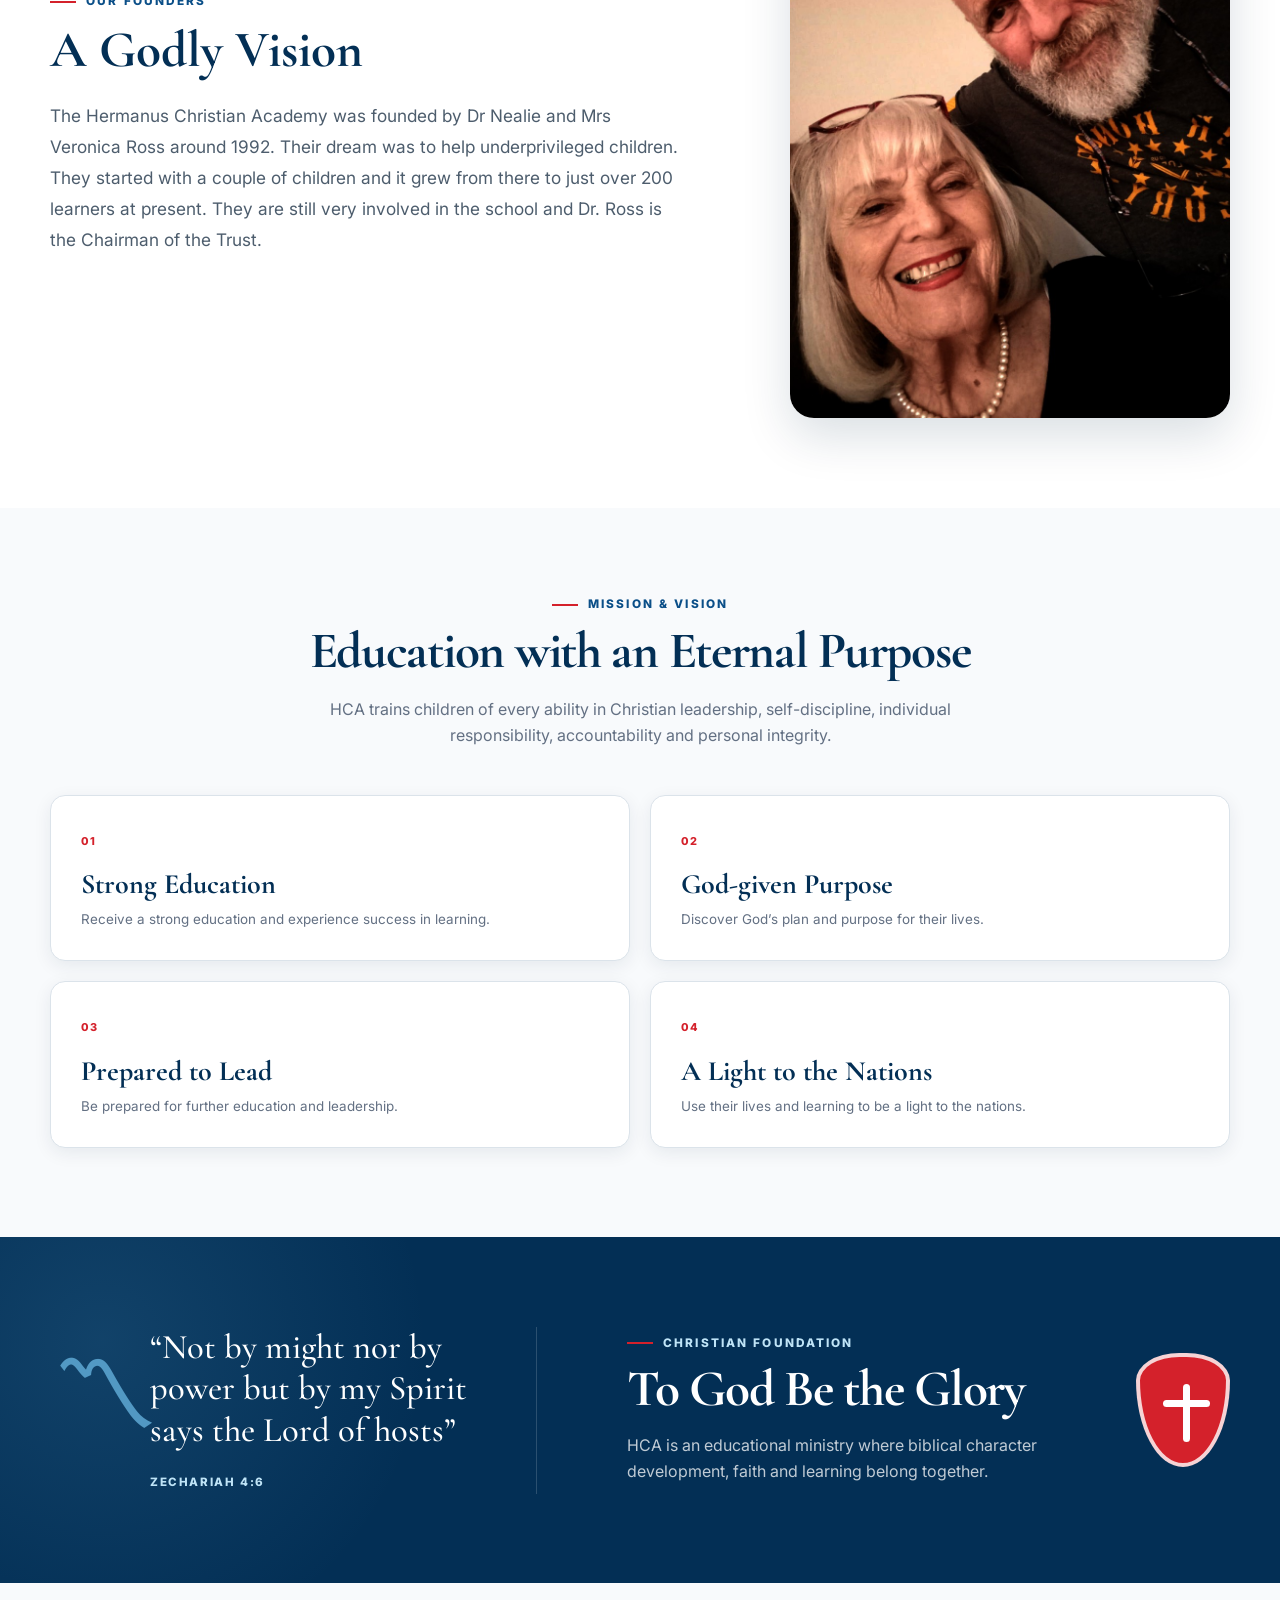
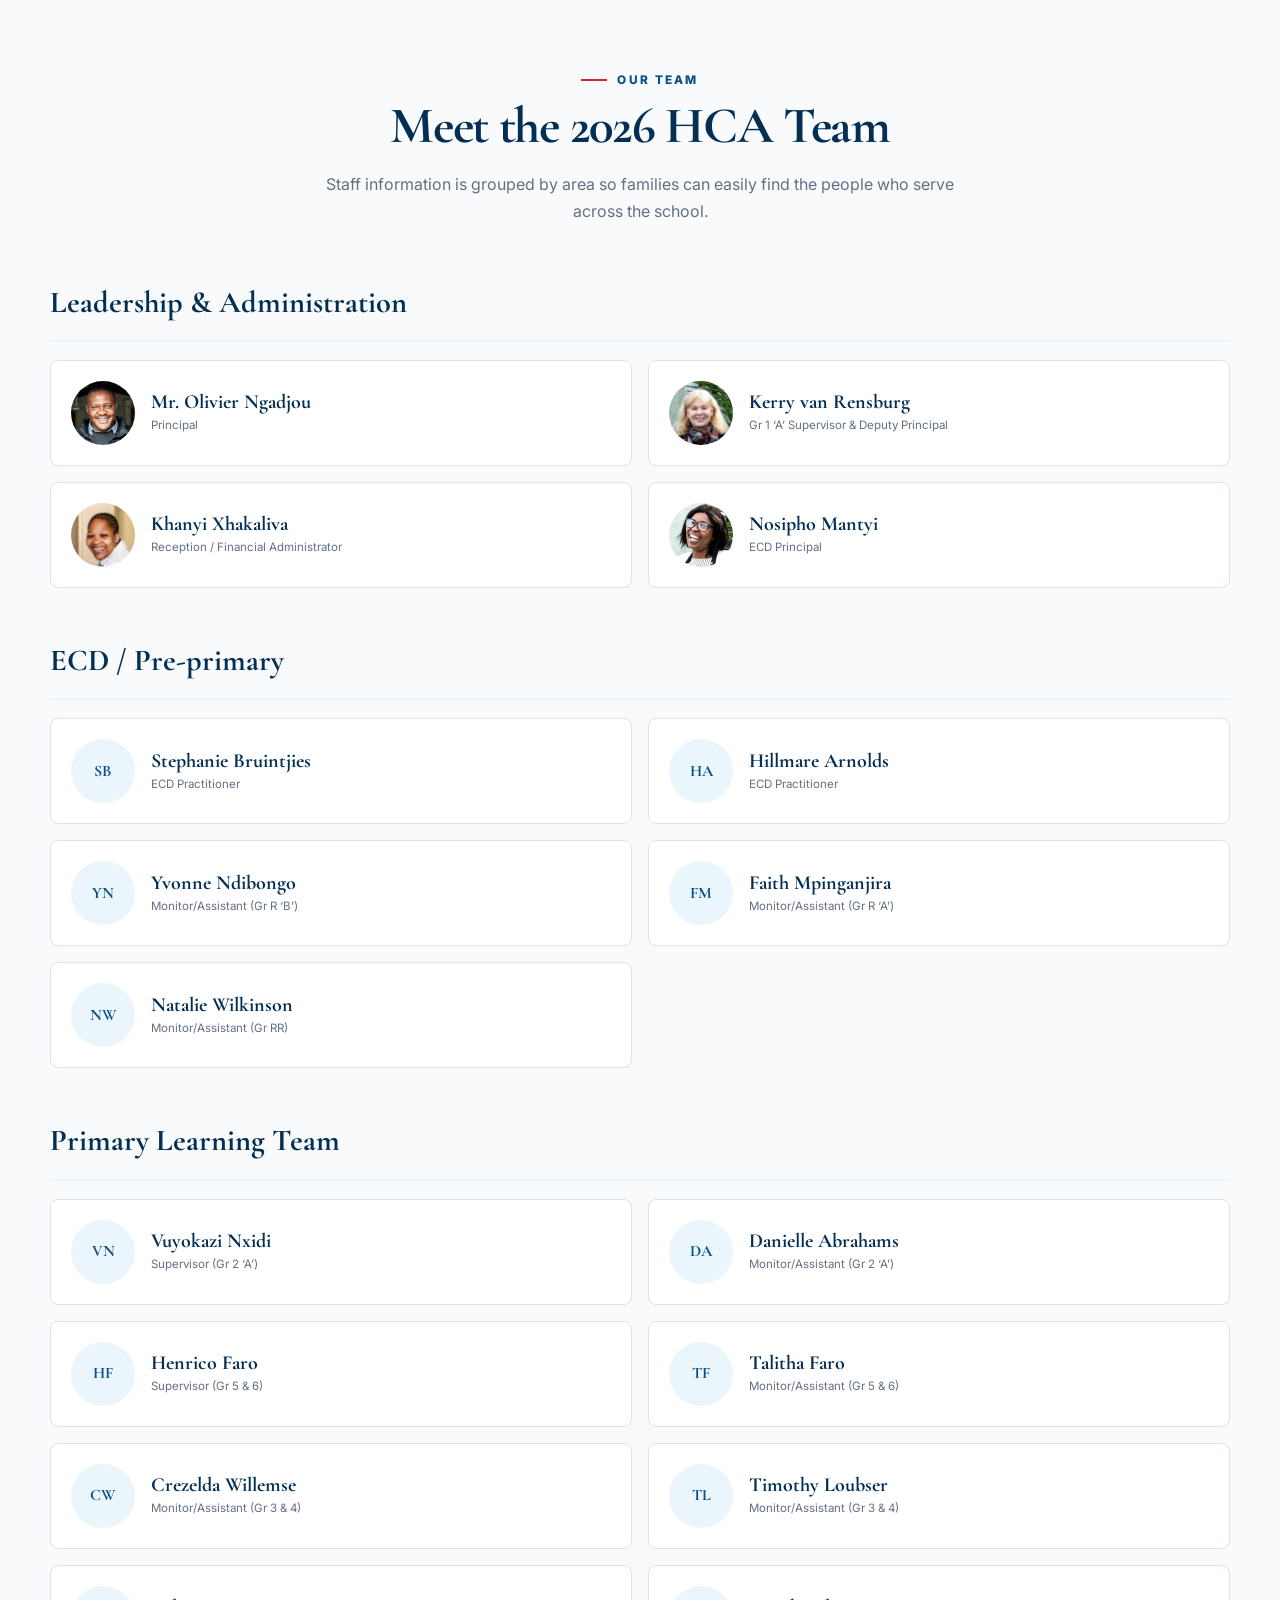
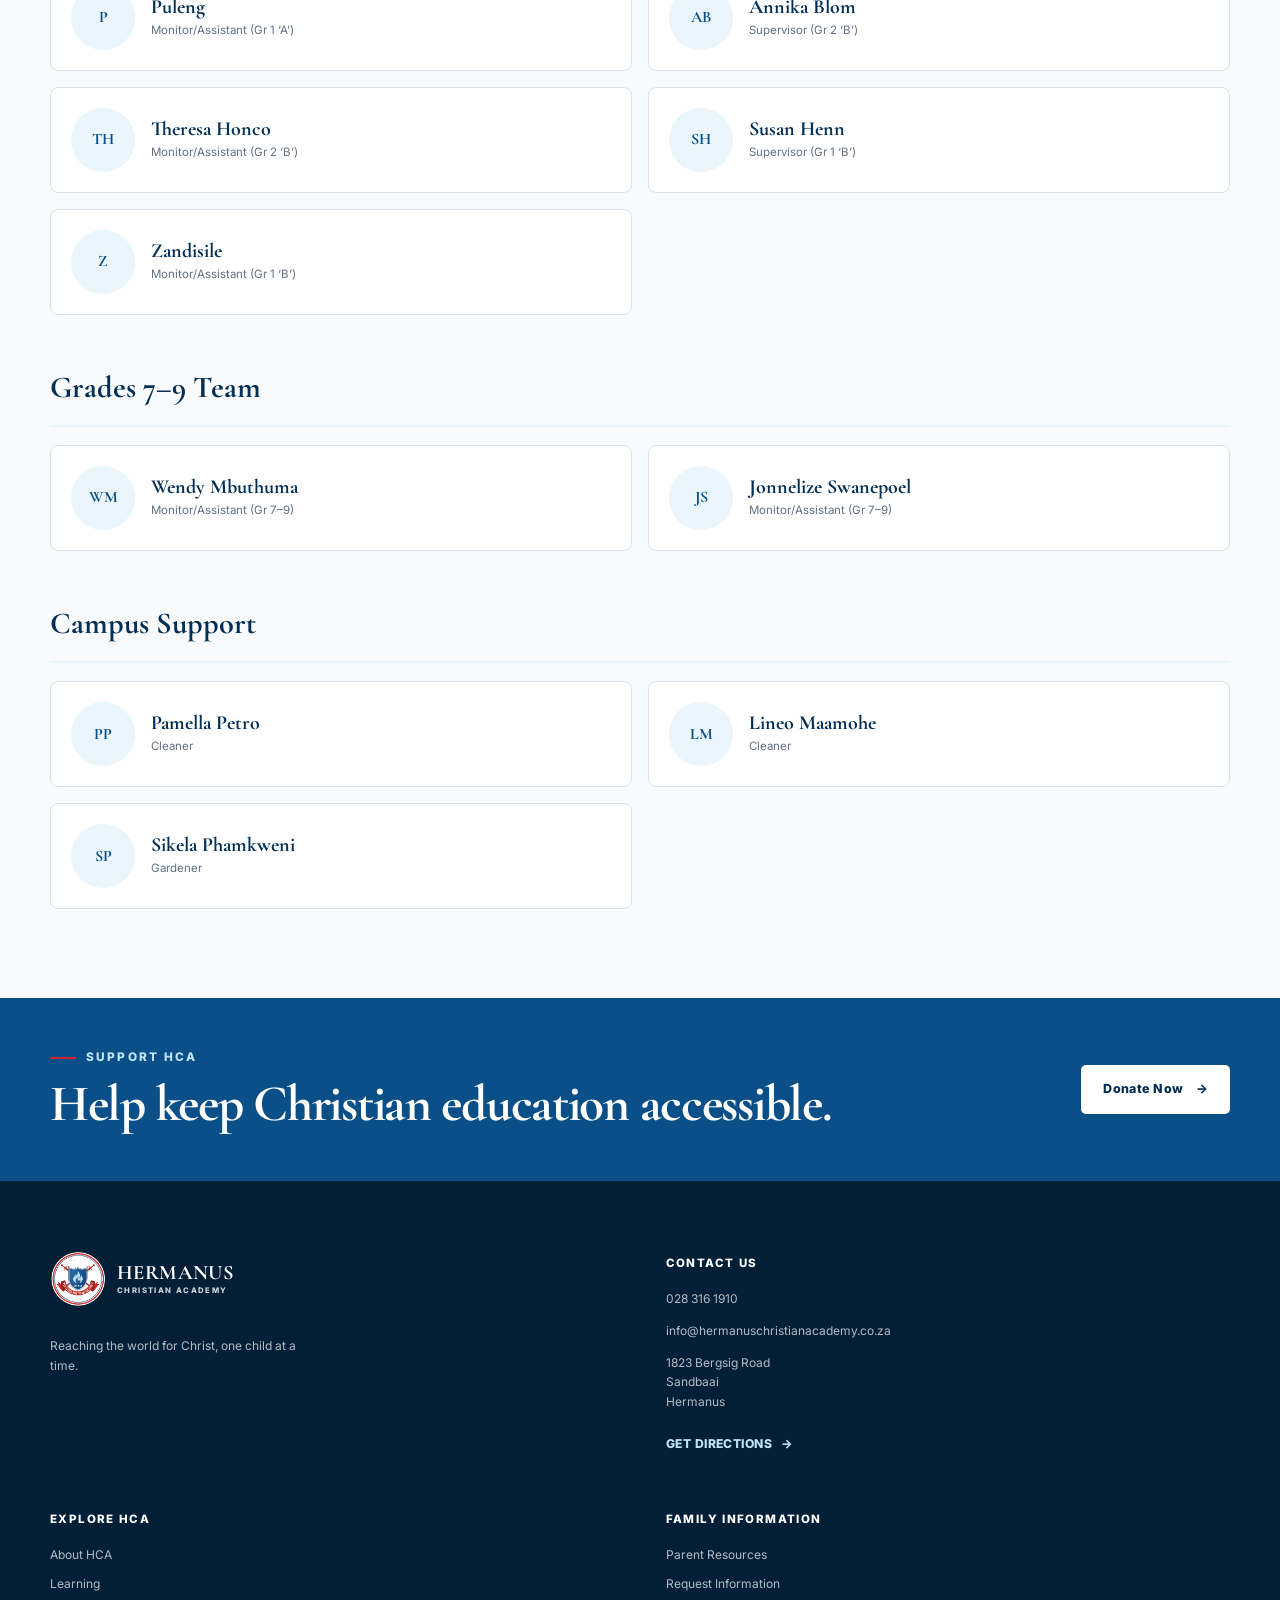
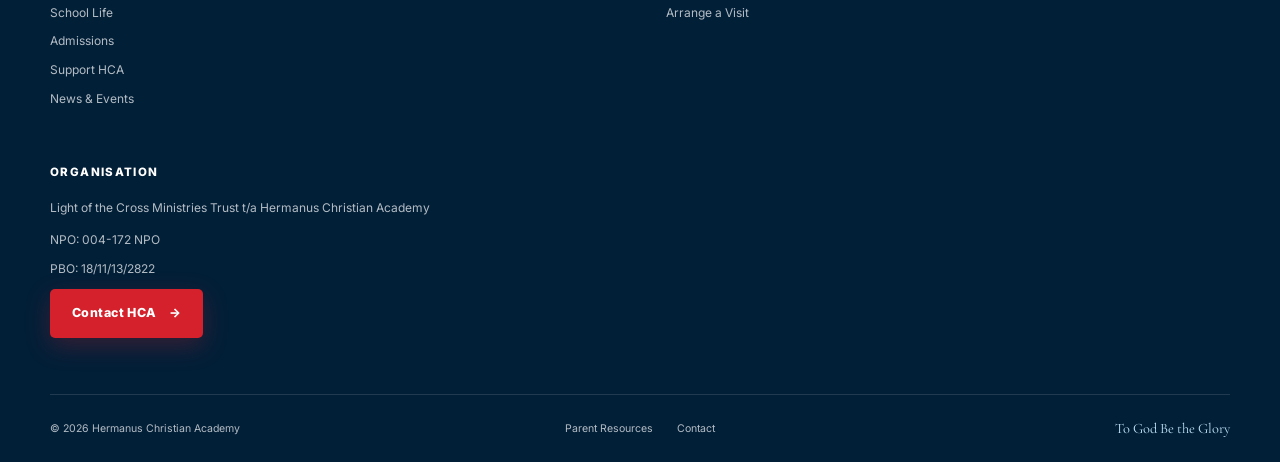
==== commit 722866dc: "Update site news, forms, navigation, and media" ====
--- a/about.html
+++ b/about.html
@@ -15,8 +15,8 @@
   <title>About HCA | Hermanus Christian Academy</title>
   <meta name="description" content="Discover the story, mission, Christian foundation and 2026 team of Hermanus Christian Academy in Sandbaai.">
   <link rel="stylesheet" href="css/styles.css?v=20260914a">
-  <script defer src="js/hca-content.js?v=20260909d"></script>
-  <script defer src="js/site.js?v=20260914d"></script>
+  <script defer src="js/hca-content.js?v=20260915b"></script>
+  <script defer src="js/site.js?v=20260915h"></script>
 </head>
 <body data-page="about">
   <a class="skip-link" href="#main-content">Skip to main content</a>
--- a/css/styles.css
+++ b/css/styles.css
@@ -1222,6 +1222,211 @@
   font-size: 0.82rem;
 }
 
+.news-card--event {
+  align-items: start;
+}
+
+.news-card--event .news-card__image {
+  aspect-ratio: 3 / 4;
+}
+
+.news-card--event h3 + p {
+  margin: 0;
+  color: var(--color-mid-grey);
+  font-size: 0.82rem;
+}
+
+.news-card--event .text-link {
+  display: inline-flex;
+  margin-block-start: 14px;
+}
+
+.news-page .section-heading {
+  max-width: 760px;
+}
+
+.event-feature {
+  display: grid;
+  grid-template-columns: minmax(250px, 0.58fr) minmax(0, 1fr);
+  align-items: center;
+  gap: clamp(36px, 6vw, 76px);
+  margin-block-start: 42px;
+  padding: clamp(24px, 4vw, 54px);
+  background: var(--color-off-white);
+  border: 1px solid var(--color-border);
+  border-radius: var(--radius-large);
+  box-shadow: var(--shadow-soft);
+}
+
+.event-feature__thumbnail {
+  position: relative;
+  display: block;
+  width: 100%;
+  max-width: 390px;
+  aspect-ratio: 3 / 4;
+  margin-inline: auto;
+  padding: 0;
+  overflow: hidden;
+  color: var(--color-white);
+  background: var(--color-primary-deep);
+  border: 0;
+  border-radius: var(--radius-medium);
+  box-shadow: 0 20px 42px rgba(3, 47, 85, 0.18);
+  cursor: zoom-in;
+}
+
+.event-feature__thumbnail img {
+  display: block;
+  width: 100%;
+  height: 100%;
+  object-fit: cover;
+  transition: transform 450ms ease;
+}
+
+.event-feature__thumbnail::after {
+  content: "";
+  position: absolute;
+  inset: 64% 0 0;
+  background: linear-gradient(transparent, rgba(3, 47, 85, 0.88));
+  pointer-events: none;
+}
+
+.event-feature__thumbnail span {
+  position: absolute;
+  z-index: 1;
+  inset-inline: 18px;
+  inset-block-end: 16px;
+  font-size: 0.74rem;
+  font-weight: 800;
+  letter-spacing: 0.08em;
+  text-align: center;
+  text-transform: uppercase;
+}
+
+.event-feature__thumbnail:hover img {
+  transform: scale(1.025);
+}
+
+.event-feature__thumbnail:focus-visible {
+  outline: 4px solid var(--color-accent);
+  outline-offset: 4px;
+}
+
+.event-feature__date {
+  margin: 0 0 10px;
+  color: var(--color-accent);
+  font-size: 0.78rem;
+  font-weight: 800;
+  letter-spacing: 0.1em;
+  text-transform: uppercase;
+}
+
+.event-feature__content h2 {
+  margin: 0 0 18px;
+  color: var(--color-primary-deep);
+  font-family: var(--font-heading);
+  font-size: clamp(2.1rem, 4vw, 3.45rem);
+  line-height: 0.98;
+}
+
+.event-feature__content > p:not(.event-feature__date) {
+  max-width: 650px;
+  margin: 0;
+  color: var(--color-mid-grey);
+  font-size: 1.02rem;
+  line-height: 1.75;
+}
+
+.event-feature__details {
+  display: flex;
+  flex-wrap: wrap;
+  gap: 18px 44px;
+  margin: 28px 0 30px;
+}
+
+.event-feature__details div {
+  display: grid;
+  gap: 3px;
+}
+
+.event-feature__details dt {
+  color: var(--color-mid-grey);
+  font-size: 0.68rem;
+  font-weight: 800;
+  letter-spacing: 0.1em;
+  text-transform: uppercase;
+}
+
+.event-feature__details dd {
+  margin: 0;
+  color: var(--color-primary-deep);
+  font-size: 1.12rem;
+  font-weight: 800;
+}
+
+.event-lightbox {
+  width: 100%;
+  max-width: none;
+  height: 100%;
+  max-height: none;
+  margin: auto;
+  padding: 24px;
+  overflow: auto;
+  background: transparent;
+  border: 0;
+}
+
+.event-lightbox[open] {
+  display: grid;
+  place-items: center;
+}
+
+.event-lightbox::backdrop {
+  background: rgba(1, 22, 39, 0.9);
+  -webkit-backdrop-filter: blur(4px);
+  backdrop-filter: blur(4px);
+}
+
+.event-lightbox__inner {
+  position: relative;
+  width: min(100%, 720px);
+}
+
+.event-lightbox__inner img {
+  display: block;
+  width: auto;
+  max-width: 100%;
+  max-height: calc(100vh - 48px);
+  margin-inline: auto;
+  border-radius: var(--radius-small);
+  box-shadow: 0 28px 80px rgba(0, 0, 0, 0.45);
+}
+
+.event-lightbox__close {
+  position: absolute;
+  z-index: 1;
+  inset-block-start: 12px;
+  inset-inline-end: 12px;
+  display: grid;
+  place-items: center;
+  width: 44px;
+  height: 44px;
+  padding: 0 0 4px;
+  color: var(--color-primary-deep);
+  background: var(--color-white);
+  border: 0;
+  border-radius: 50%;
+  box-shadow: 0 8px 24px rgba(0, 0, 0, 0.28);
+  font-size: 2rem;
+  line-height: 1;
+  cursor: pointer;
+}
+
+.event-lightbox__close:focus-visible {
+  outline: 4px solid var(--color-accent);
+  outline-offset: 3px;
+}
+
 .events-panel {
   padding: 36px;
   background: var(--color-white);
@@ -2480,8 +2685,30 @@
   resize: vertical;
 }
 
+.enquiry-form {
+  position: relative;
+}
+
+.form-honeypot {
+  position: absolute !important;
+  width: 1px;
+  height: 1px;
+  margin: -1px;
+  padding: 0;
+  overflow: hidden;
+  clip: rect(0 0 0 0);
+  clip-path: inset(50%);
+  white-space: nowrap;
+  border: 0;
+}
+
 .enquiry-form > .button {
   margin-block-start: 22px;
+}
+
+.enquiry-form > .button:disabled {
+  opacity: 0.68;
+  cursor: wait;
 }
 
 .form-note,
@@ -2489,6 +2716,21 @@
   margin: 10px 0 0;
   color: var(--color-mid-grey);
   font-size: 0.72rem;
+}
+
+.enquiry-form .form-message.is-success {
+  color: #17633d;
+  font-weight: 700;
+}
+
+.enquiry-form .form-message.is-error {
+  color: #a12828;
+  font-weight: 700;
+}
+
+.enquiry-form .form-message a {
+  color: inherit;
+  text-decoration: underline;
 }
 
 .contact-info-grid {
@@ -2719,6 +2961,10 @@
 }
 
 @media (max-width: 900px) {
+  .event-feature {
+    grid-template-columns: 1fr;
+  }
+
   .hero__image {
     background-image:
       linear-gradient(90deg, rgba(2, 34, 63, 0.94), rgba(3, 47, 85, 0.5)),
@@ -2808,6 +3054,23 @@
 }
 
 @media (max-width: 700px) {
+  .event-feature {
+    margin-block-start: 30px;
+    padding: 20px;
+  }
+
+  .event-feature__details {
+    gap: 16px 28px;
+  }
+
+  .event-lightbox {
+    padding: 12px;
+  }
+
+  .event-lightbox__inner img {
+    max-height: calc(100vh - 24px);
+  }
+
   :root {
     --section-space: 58px;
     --page-padding: 20px;
